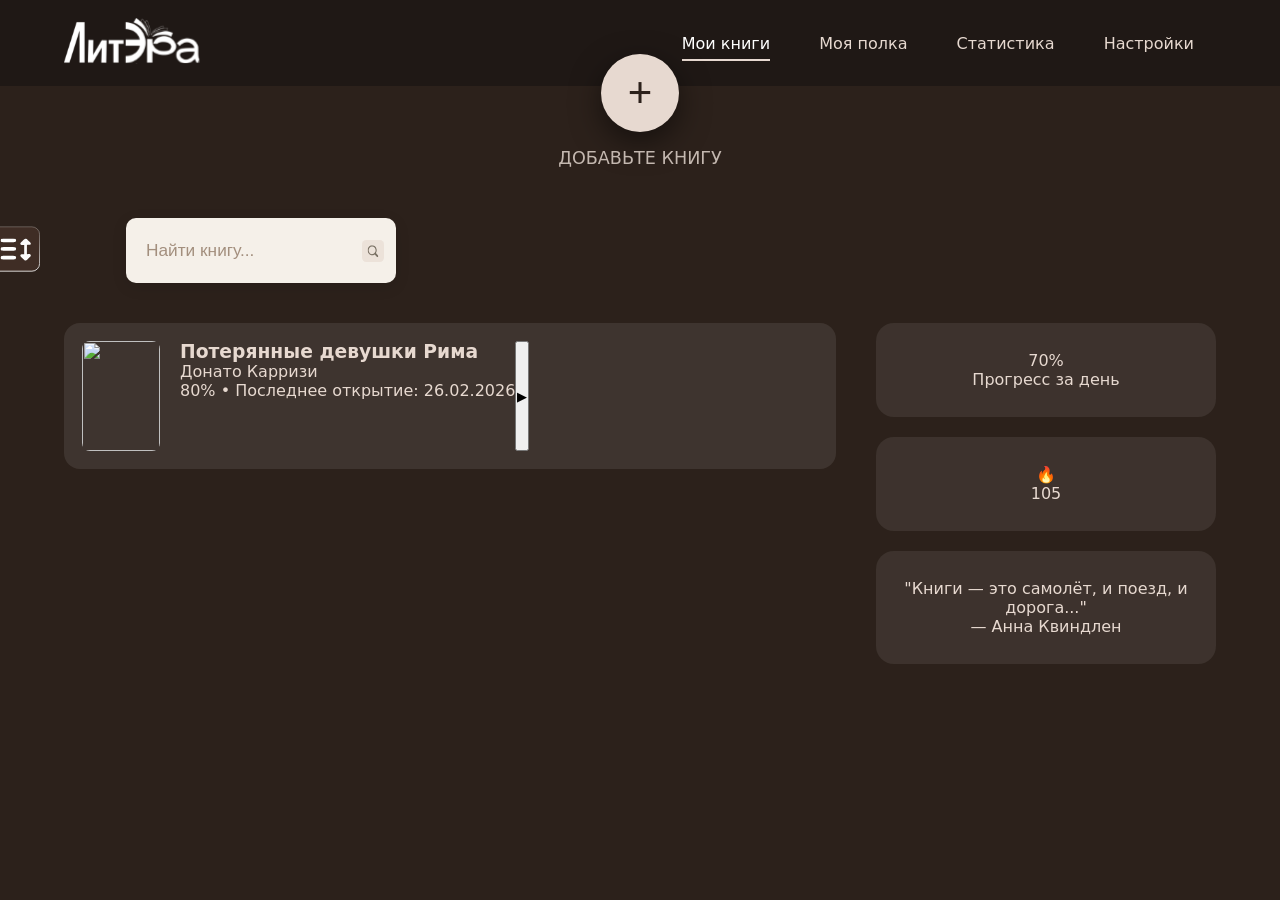
==== frontend/index.html @ 0c06b68d "new structure" ====
<!DOCTYPE html>
<html lang="ru">
<head>
    <meta charset="UTF-8">
    <meta name="viewport" content="width=device-width, initial-scale=1.0">
    <title>Мои книги • ЛитЭра</title>
    <link rel="stylesheet" href="css/dashboard.css">
</head>
<body class="dashboard-body">

    <!-- HEADER -->
    <header class="dashboard-header">
        <div class="logo"><img src="log_img/Logo.svg" alt="ЛитЭра"></div>

        <nav class="main-nav">
            <a href="#" class="active">Мои книги</a>
            <a href="#">Моя полка</a>
            <a href="#">Статистика</a>
            <a href="#">Настройки</a>
        </nav>
    </header>

    <!-- Центральная кнопка Добавить книгу -->
    <div class="add-book-wrapper">
        <button class="add-book-btn-big">+</button>
        <p class="add-text">ДОБАВЬТЕ КНИГУ</p>
    </div>

    <div class="main-content">
        <!-- Поиск -->
        <div class="search-container">
            <button class="filter-icon">
                <img src="log_img/filter_icon.svg" alt="Фильтры">
            </button>
            <div class="search-bar">
                <input type="text" placeholder="Найти книгу...">
                <img src="log_img/search_icon.svg" class="search-icon-img" alt="Поиск">
            </div>
        </div>

        <div class="dashboard-grid">
            <!-- Список книг -->
            <div class="books-section">
                <div class="book-card">
                    <img src="log_img/book1.jpg" class="book-cover" alt="">
                    <div class="book-info">
                        <h3>Потерянные девушки Рима</h3>
                        <p class="author">Донато Карризи</p>
                        <div class="progress-bar">
                            <div class="progress" style="width: 80%"></div>
                        </div>
                        <p class="progress-text">80% • Последнее открытие: 26.02.2026</p>
                    </div>
                    <button class="play-btn">▶</button>
                </div>
            </div>

            <!-- Sidebar -->
            <div class="sidebar">
                <div class="stat-card">
                    <div class="circle">70%</div>
                    <p>Прогресс за день</p>
                </div>
                <div class="stat-card flame">
                    <div class="flame-icon">🔥</div>
                    <div class="number">105</div>
                </div>
                <div class="quote-card">
                    <p>"Книги — это самолёт, и поезд, и дорога..."</p>
                    <p class="quote-author">— Анна Квиндлен</p>
                </div>
            </div>
        </div>
    </div>

</body>
</html>
---- frontend/css/dashboard.css ----
@font-face {
    font-family: "Inter";
    src: url("../fonts/Inter-VariableFont_opsz,wght.ttf");
}

@font-face {
    font-family: "Lora";
    src: url("../fonts/Lora.ttf");
}

* {
    margin: 0;
    padding: 0;
    box-sizing: border-box;
}

body.dashboard-body {
    background: #2C211B;
    color: #E7D9D0;
    font-family: "Inter", system-ui, sans-serif;
    min-height: 100vh;
}

/* HEADER */
.dashboard-header {
    display: flex;
    align-items: center;
    justify-content: space-between;
    background: #1F1815;
    padding: 18px 5%;
    position: relative;
    z-index: 10;
}

.logo img { height: 46px; }

.main-nav a {
    color: #E7D9D0;
    text-decoration: none;
    margin: 0 22px;
    font-weight: 500;
}

.main-nav a.active {
    color: white;
    position: relative;
}

.main-nav a.active::after {
    content: '';
    position: absolute;
    bottom: -8px;
    left: 0;
    width: 100%;
    height: 2px;
    background: #E7D9D0;
}

/* Центральная кнопка "+" */
.add-book-wrapper {
    position: relative;
    z-index: 10;
    text-align: center;
    margin-top: -32px;
}

.add-book-btn-big {
    width: 78px;
    height: 78px;
    background: #E7D9D0;
    color: #2C211B;
    border: none;
    border-radius: 50%;
    font-size: 42px;
    display: inline-flex;
    align-items: center;
    justify-content: center;
    box-shadow: 0 10px 30px rgba(0, 0, 0, 0.5);
    cursor: pointer;
    transition: 0.3s;
}

.add-book-btn-big:hover {
    transform: scale(1.08);
}

/* Основной контент */
.main-content {
    max-width: 1280px;
    margin: 0 auto;
    padding: 20px 5% 20px;
}

.add-text {
    font-size: 1.1rem;
    color: #C4B8B0;
    font-weight: 500;
    margin-top: 1rem;
}

/* ==================== SEARCH INPUT ==================== */
.search-container {
    max-width: 600px;
    margin: 30px 0 40px;
    display: flex;
}

.search-bar {
    background: #F5F0E9;
    border-radius: 10px;
    padding-left: 10px;
    display: flex;
    align-items: center;
    box-shadow: 0 4px 15px rgba(0, 0, 0, 0.1);
    transition: all 0.3s;
}

.search-bar:hover {
    box-shadow: 0 6px 20px rgba(0, 0, 0, 0.15);
}

.search-bar input {
    background: transparent;
    border: none;
    outline: none;
    flex: 1;
    font-size: 1.08rem;
    color: #6B5C4D;
    padding-left: 10px;
    font-family: "Inter", sans-serif;
}

.search-bar input::placeholder {
    color: #A38F7E;
}

.search-icon-img {
    width: 22px;
    height: 22px;
    margin-right: 12px;
    opacity: 0.6;
}

.filter-icon {
    background: none;
    border: none;
    cursor: pointer;
    padding: 6px;
    border-radius: 8px;
    transition: 0.3s;
    position: relative;
    right: 5rem;
}

.filter-icon:hover {
    background: rgba(107, 92, 77, 0.15);
}

.filter-icon img {
    width: 50px;
    height: 50px;
}

/* Grid */
.dashboard-grid {
    display: grid;
    grid-template-columns: 1fr 340px;
    gap: 40px;
}

.book-card {
    display: flex;
    background: rgba(255,255,255,0.085);
    border-radius: 16px;
    padding: 18px;
}

.book-cover {
    width: 78px;
    height: 110px;
    object-fit: cover;
    border-radius: 8px;
    margin-right: 20px;
}

/* Sidebar */
.sidebar {
    display: flex;
    flex-direction: column;
    gap: 20px;
}

.stat-card, .quote-card {
    background: rgba(255,255,255,0.08);
    border-radius: 18px;
    padding: 28px 20px;
    text-align: center;
}

/* Адаптив */
@media (max-width: 992px) {
    .dashboard-grid { grid-template-columns: 1fr; }
}
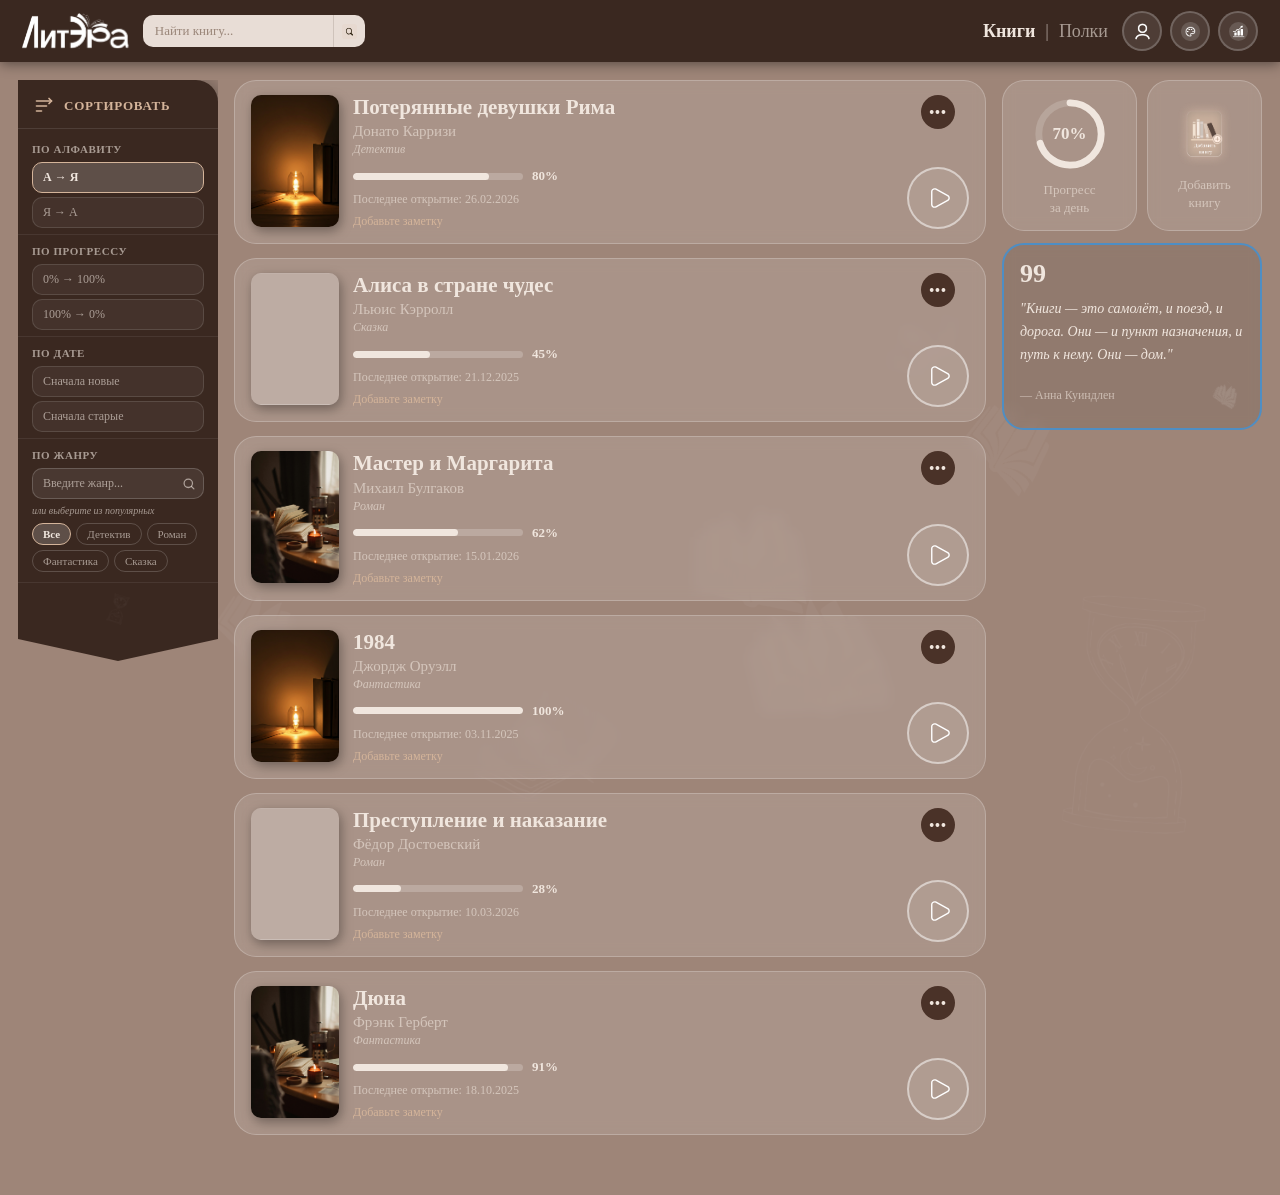
==== commit 5b333f67: "Oбновление мейн странички" ====
--- a/frontend/index.html
+++ b/frontend/index.html
@@ -1,77 +1,959 @@
-<!DOCTYPE html>
+﻿<!DOCTYPE html>
 <html lang="ru">
 <head>
-    <meta charset="UTF-8">
-    <meta name="viewport" content="width=device-width, initial-scale=1.0">
-    <title>Мои книги • ЛитЭра</title>
-    <link rel="stylesheet" href="css/dashboard.css">
+  <meta charset="UTF-8">
+  <meta name="viewport" content="width=device-width, initial-scale=1.0">
+  <title>ЛитЭра — Книжный трекер</title>
+  <link rel="stylesheet" href="css/dashboard.css">
+  <link rel="stylesheet" href="css/sort-drawer.css">
 </head>
-<body class="dashboard-body">
-
-    <!-- HEADER -->
-    <header class="dashboard-header">
-        <div class="logo"><img src="log_img/Logo.svg" alt="ЛитЭра"></div>
-
-        <nav class="main-nav">
-            <a href="#" class="active">Мои книги</a>
-            <a href="#">Моя полка</a>
-            <a href="#">Статистика</a>
-            <a href="#">Настройки</a>
-        </nav>
-    </header>
-
-    <!-- Центральная кнопка Добавить книгу -->
-    <div class="add-book-wrapper">
-        <button class="add-book-btn-big">+</button>
-        <p class="add-text">ДОБАВЬТЕ КНИГУ</p>
-    </div>
-
-    <div class="main-content">
-        <!-- Поиск -->
-        <div class="search-container">
-            <button class="filter-icon">
-                <img src="log_img/filter_icon.svg" alt="Фильтры">
+<body>
+
+<!-- ===== ФОНОВЫЕ СПРАЙТЫ ===== -->
+<div class="bg-sprites" aria-hidden="true">
+  <img src="log_img/book.svg"  class="sprite sprite--1" alt="">
+  <img src="log_img/book2.svg" class="sprite sprite--2" alt="">
+  <img src="log_img/book3.svg" class="sprite sprite--3" alt="">
+  <img src="log_img/book4.svg" class="sprite sprite--4" alt="">
+  <img src="log_img/book.svg"  class="sprite sprite--5" alt="">
+  <img src="log_img/book2.svg" class="sprite sprite--6" alt="">
+  <img src="log_img/book3.svg" class="sprite sprite--7" alt="">
+  <img src="log_img/book4.svg" class="sprite sprite--8" alt="">
+</div>
+
+<!-- ===== ШАПКА ===== -->
+<header class="site-header">
+  <div class="header-inner">
+    <a href="#" class="logo" aria-label="ЛитЭра — на главную">
+      <img src="log_img/Logo.svg" alt="ЛитЭра" class="logo__img">
+    </a>
+    <span class="header-title">Мои книги</span>
+    <form class="search-form" role="search" onsubmit="return false">
+      <label for="search-input" class="visually-hidden">Найти книгу</label>
+      <input id="search-input" class="search-form__input" type="search"
+             placeholder="Найти книгу..." autocomplete="off">
+      <button class="search-form__btn" type="submit" aria-label="Поиск">
+        <img src="log_img/search_icon.svg" alt="" aria-hidden="true">
+      </button>
+    </form>
+    <nav class="main-nav" aria-label="Основная навигация">
+      <a href="index.html" class="main-nav__link main-nav__link--active">Книги</a>
+      <span class="main-nav__sep">|</span>
+      <a href="shelves.html" class="main-nav__link">Полки</a>
+    </nav>
+    <!-- Иконки шапки с выпадающими панелями -->
+    <div class="header-actions">
+
+      <!-- Профиль -->
+      <div class="hdr-dropdown-wrap" id="wrap-profile">
+        <button class="icon-btn" id="btn-profile" aria-label="Профиль" aria-expanded="false" aria-haspopup="true">
+          <img src="log_img/user_icon.svg" alt="" aria-hidden="true">
+        </button>
+        <div class="hdr-dropdown hdr-dropdown--profile" id="dd-profile" role="dialog" aria-label="Цель для просмотра">
+          <p class="hdr-dropdown__title">Выберите цель для просмотра</p>
+          <div class="goal-grid">
+            <div class="goal-card">
+              <button class="goal-card__edit" aria-label="Редактировать страниц за день">✏</button>
+              <p class="goal-card__label">Страниц за день</p>
+              <p class="goal-card__value">452</p>
+              <div class="goal-card__bar"><div class="goal-card__bar-fill" style="width:75%"></div></div>
+            </div>
+            <div class="goal-card">
+              <button class="goal-card__edit" aria-label="Редактировать время чтения">✏</button>
+              <p class="goal-card__label">Время чтения</p>
+              <p class="goal-card__value">40 м</p>
+              <div class="goal-card__bar"><div class="goal-card__bar-fill" style="width:55%"></div></div>
+            </div>
+          </div>
+        </div>
+      </div>
+
+      <!-- Тема -->
+      <div class="hdr-dropdown-wrap" id="wrap-theme">
+        <button class="icon-btn" id="btn-theme" aria-label="Выбор темы" aria-expanded="false" aria-haspopup="true">
+          <img src="log_img/theam_icon.png" alt="" aria-hidden="true">
+        </button>
+        <div class="hdr-dropdown hdr-dropdown--theme" id="dd-theme" role="dialog" aria-label="Выбор темы">
+          <p class="hdr-dropdown__title">Выбор темы</p>
+          <div class="theme-grid">
+            <button class="theme-card" data-theme="dark" aria-label="Тёмная тема">
+              <div class="theme-card__preview theme-card__preview--dark">
+                <img src="log_img/book2.svg" alt="" aria-hidden="true">
+                <span class="theme-card__name">ЛитЭра</span>
+              </div>
             </button>
-            <div class="search-bar">
-                <input type="text" placeholder="Найти книгу...">
-                <img src="log_img/search_icon.svg" class="search-icon-img" alt="Поиск">
+            <button class="theme-card theme-card--active" data-theme="brown" aria-label="Коричневая тема (выбрана)">
+              <div class="theme-card__preview theme-card__preview--brown">
+                <img src="log_img/book2.svg" alt="" aria-hidden="true">
+                <span class="theme-card__name">ЛитЭра</span>
+              </div>
+              <span class="theme-card__check" aria-hidden="true">✓</span>
+            </button>
+          </div>
+        </div>
+      </div>
+
+      <!-- Статистика -->
+      <div class="hdr-dropdown-wrap" id="wrap-stats">
+        <button class="icon-btn" id="btn-stats" aria-label="Статистика" aria-expanded="false" aria-haspopup="true">
+          <img src="log_img/statics_icon.svg" alt="" aria-hidden="true">
+        </button>
+        <div class="hdr-dropdown hdr-dropdown--stats" id="dd-stats" role="dialog" aria-label="Активность">
+          <div class="stats-header">
+            <span class="stats-header__label">Активность</span>
+            <span class="stats-header__value">452 стр
+              <span class="stats-header__badge">+12%</span>
+            </span>
+            <div class="stats-tabs" role="group" aria-label="Период">
+              <button class="stats-tab stats-tab--active">7 дней</button>
+              <button class="stats-tab">Месяц</button>
+              <button class="stats-tab">Год</button>
             </div>
-        </div>
-
-        <div class="dashboard-grid">
-            <!-- Список книг -->
-            <div class="books-section">
-                <div class="book-card">
-                    <img src="log_img/book1.jpg" class="book-cover" alt="">
-                    <div class="book-info">
-                        <h3>Потерянные девушки Рима</h3>
-                        <p class="author">Донато Карризи</p>
-                        <div class="progress-bar">
-                            <div class="progress" style="width: 80%"></div>
-                        </div>
-                        <p class="progress-text">80% • Последнее открытие: 26.02.2026</p>
-                    </div>
-                    <button class="play-btn">▶</button>
-                </div>
+          </div>
+          <div class="stats-chart" aria-label="График активности">
+            <svg viewBox="0 0 480 140" class="stats-chart__svg" preserveAspectRatio="none">
+              <defs>
+                <linearGradient id="chartGrad" x1="0" y1="0" x2="0" y2="1">
+                  <stop offset="0%" stop-color="rgba(246,237,231,0.25)"/>
+                  <stop offset="100%" stop-color="rgba(246,237,231,0)"/>
+                </linearGradient>
+              </defs>
+              <path d="M0,120 C34,120 51,17 86,26 C120,34 137,95 171,86 C206,77 223,26 257,34 C292,43 309,95 343,86 C378,77 394,43 429,34 C454,27 467,17 480,9 L480,140 L0,140 Z" fill="url(#chartGrad)"/>
+              <path d="M0,120 C34,120 51,17 86,26 C120,34 137,95 171,86 C206,77 223,26 257,34 C292,43 309,95 343,86 C378,77 394,43 429,34 C454,27 467,17 480,9" fill="none" stroke="#f6ede7" stroke-width="2.5" stroke-linejoin="round"/>
+            </svg>
+            <div class="stats-chart__labels" aria-hidden="true">
+              <span>Пн</span><span>Вт</span><span>Ср</span><span>Чт</span>
+              <span>Пт</span><span>Сб</span><span>Вс</span>
             </div>
-
-            <!-- Sidebar -->
-            <div class="sidebar">
-                <div class="stat-card">
-                    <div class="circle">70%</div>
-                    <p>Прогресс за день</p>
-                </div>
-                <div class="stat-card flame">
-                    <div class="flame-icon">🔥</div>
-                    <div class="number">105</div>
-                </div>
-                <div class="quote-card">
-                    <p>"Книги — это самолёт, и поезд, и дорога..."</p>
-                    <p class="quote-author">— Анна Квиндлен</p>
-                </div>
-            </div>
-        </div>
-    </div>
-
+          </div>
+        </div>
+      </div>
+
+    </div><!-- /header-actions -->
+  </div><!-- /header-inner -->
+</header>
+
+<!-- ===== МОБИЛЬНЫЙ БЛОК: Продолжите чтение + суб-навигация ===== -->
+<div class="mobile-top-area">
+
+  <div class="mobile-continue" aria-label="Продолжите чтение">
+    <div class="mobile-continue__text">
+      <h2 class="mobile-continue__title">Продолжите чтение</h2>
+      <p class="mobile-continue__book">Потерянные девушки Рима</p>
+      <div class="mobile-continue__progress">
+        <div class="mobile-continue__bar">
+          <div class="mobile-continue__fill" style="width:80%"></div>
+        </div>
+        <span class="mobile-continue__pct">80%</span>
+      </div>
+    </div>
+    <div class="mobile-continue__cover-wrap">
+      <span class="mobile-continue__star" aria-hidden="true">⭐</span>
+      <img src="log_img/background_left_part.png" alt="Обложка" class="mobile-continue__cover">
+    </div>
+  </div>
+
+  <div class="mobile-subnav-wrap">
+    <div class="mobile-subnav">
+      <button class="mobile-subnav__sort" type="button" data-sort-trigger aria-label="Сортировка" aria-expanded="false">
+        <img src="log_img/filter_icon.svg" alt="" class="mobile-subnav__sort-icon" aria-hidden="true">
+      </button>
+      <div class="mobile-subnav__tabs">
+        <a href="index.html" class="mobile-subnav__tab mobile-subnav__tab--active">Книги</a>
+        <a href="shelves.html" class="mobile-subnav__tab">Полки</a>
+      </div>
+      <button class="mobile-subnav__more" id="mobile-more-btn" aria-label="Ещё">•••</button>
+    </div>
+    <div class="mobile-ctx-menu" id="mobile-ctx-menu" role="menu">
+      <button class="mobile-ctx-menu__item" id="mobile-ctx-shelf" role="menuitem"><span>✓</span> На полку</button>
+      <button class="mobile-ctx-menu__item mobile-ctx-menu__item--danger" id="mobile-ctx-delete" role="menuitem"><span>🗑</span> Удалить</button>
+      <button class="mobile-ctx-menu__item" id="mobile-ctx-cancel" role="menuitem"><span>✕</span> Отменить</button>
+    </div>
+  </div>
+
+</div>
+
+<!-- ===== ОСНОВНОЙ КОНТЕНТ ===== -->
+<main class="dashboard">
+
+  <!-- ПАНЕЛЬ СОРТИРОВКИ -->
+  <aside class="sort-panel" id="sort-panel" aria-label="Сортировка книг">
+
+    <div class="sort-panel__header">
+      <svg class="sort-panel__header-icon" viewBox="0 0 24 24" fill="none" aria-hidden="true">
+        <line x1="3" y1="6"  x2="21" y2="6"  stroke="currentColor" stroke-width="2" stroke-linecap="round"/>
+        <line x1="3" y1="12" x2="15" y2="12" stroke="currentColor" stroke-width="2" stroke-linecap="round"/>
+        <line x1="3" y1="18" x2="9"  y2="18" stroke="currentColor" stroke-width="2" stroke-linecap="round"/>
+        <polyline points="18 9 21 6 18 3" stroke="currentColor" stroke-width="2" stroke-linecap="round" stroke-linejoin="round" fill="none"/>
+      </svg>
+      <span class="sort-panel__header-text">Сортировать</span>
+    </div>
+
+    <!-- Алфавит -->
+    <div class="sort-group">
+      <p class="sort-group__label">По алфавиту</p>
+      <div class="sort-group__btns">
+        <button class="sort-pair-btn sort-pair-btn--active" data-sort="alpha" data-dir="asc">А → Я</button>
+        <button class="sort-pair-btn" data-sort="alpha" data-dir="desc">Я → А</button>
+      </div>
+    </div>
+
+    <!-- Прогресс -->
+    <div class="sort-group">
+      <p class="sort-group__label">По прогрессу</p>
+      <div class="sort-group__btns">
+        <button class="sort-pair-btn" data-sort="progress" data-dir="asc">0% → 100%</button>
+        <button class="sort-pair-btn" data-sort="progress" data-dir="desc">100% → 0%</button>
+      </div>
+    </div>
+
+    <!-- Дата -->
+    <div class="sort-group">
+      <p class="sort-group__label">По дате</p>
+      <div class="sort-group__btns">
+        <button class="sort-pair-btn" data-sort="date" data-dir="desc">Сначала новые</button>
+        <button class="sort-pair-btn" data-sort="date" data-dir="asc">Сначала старые</button>
+      </div>
+    </div>
+
+    <!-- Жанр -->
+    <div class="sort-group sort-group--genre">
+      <p class="sort-group__label">По жанру</p>
+      <div class="sort-genre__input-wrap">
+        <input
+          type="text"
+          id="genre-search"
+          class="sort-genre__input"
+          placeholder="Введите жанр..."
+          autocomplete="off"
+          aria-label="Фильтр по жанру"
+        >
+        <svg class="sort-genre__input-icon" viewBox="0 0 20 20" fill="none" aria-hidden="true">
+          <circle cx="9" cy="9" r="6" stroke="currentColor" stroke-width="1.8"/>
+          <line x1="13.5" y1="13.5" x2="17" y2="17" stroke="currentColor" stroke-width="1.8" stroke-linecap="round"/>
+        </svg>
+      </div>
+      <p class="sort-genre__hint">или выберите из популярных</p>
+      <div class="sort-genre__chips" id="genre-chips">
+        <button class="genre-chip genre-chip--active" data-genre-filter="all">Все</button>
+        <button class="genre-chip" data-genre-filter="Детектив">Детектив</button>
+        <button class="genre-chip" data-genre-filter="Роман">Роман</button>
+        <button class="genre-chip" data-genre-filter="Фантастика">Фантастика</button>
+        <button class="genre-chip" data-genre-filter="Сказка">Сказка</button>
+      </div>
+    </div>
+
+    <!-- Декоративная иконка книги внизу -->
+    <div class="sort-panel__deco" aria-hidden="true">
+      <img src="log_img/book.svg" alt="">
+    </div>
+
+  </aside>
+
+  <!-- СПИСОК КНИГ -->
+  <section class="book-list" id="book-list" aria-label="Текущие книги">
+
+    <!-- Карточка 1 -->
+    <article class="book-card"
+      data-title="Потерянные девушки Рима"
+      data-author="Донато Карризи"
+      data-genre="Детектив"
+      data-progress="80"
+      data-date="2026-02-26"
+      data-page="400"
+      data-total="1567"
+      data-minutes="20">
+      <div class="book-card__check-circle" aria-hidden="true"><span>✓</span></div>
+      <img src="log_img/background_left_part.png" alt="Обложка «Потерянные девушки Рима»" class="book-card__cover">
+      <div class="book-card__info">
+        <h2 class="book-card__title">Потерянные девушки Рима</h2>
+        <p class="book-card__author">Донато Карризи</p>
+        <p class="book-card__genre">Детектив</p>
+        <div class="reading-progress" aria-label="Прогресс 80%">
+          <div class="reading-progress__bar" role="progressbar" aria-valuenow="80" aria-valuemin="0" aria-valuemax="100">
+            <div class="reading-progress__fill" style="width:80%"></div>
+          </div>
+          <span class="reading-progress__label">80%</span>
+        </div>
+        <p class="book-card__date">Последнее открытие: 26.02.2026</p>
+        <a href="#" class="book-card__note-link">Добавьте заметку</a>
+      </div>
+      <div class="book-card__actions">
+        <div class="more-wrap">
+          <button class="more-btn" aria-label="Дополнительные действия" aria-haspopup="true">•••</button>
+          <div class="ctx-menu" role="menu" aria-label="Действия с книгой">
+            <button class="ctx-menu__item ctx-action-edit" role="menuitem"><span class="ctx-menu__icon">✏</span> Изменить</button>
+            <div class="ctx-menu__sep"></div>
+            <button class="ctx-menu__item ctx-action-shelf" role="menuitem"><span class="ctx-menu__icon">✓</span> На полку</button>
+            <div class="ctx-menu__sep"></div>
+            <button class="ctx-menu__item ctx-menu__item--danger ctx-action-delete" role="menuitem"><span class="ctx-menu__icon">🗑</span> Удалить</button>
+          </div>
+        </div>
+        <button class="play-btn" aria-label="Продолжить чтение">
+          <img src="log_img/play-svgrepo-com.svg" alt="" aria-hidden="true">
+        </button>
+      </div>
+    </article>
+
+    <!-- Карточка 2 -->
+    <article class="book-card"
+      data-title="Алиса в стране чудес"
+      data-author="Льюис Кэрролл"
+      data-genre="Сказка"
+      data-progress="45"
+      data-date="2025-12-21">
+      <div class="book-card__check-circle" aria-hidden="true"><span>✓</span></div>
+      <img src="log_img/autorization_mask.png" alt="Обложка «Алиса в стране чудес»" class="book-card__cover">
+      <div class="book-card__info">
+        <h2 class="book-card__title">Алиса в стране чудес</h2>
+        <p class="book-card__author">Льюис Кэрролл</p>
+        <p class="book-card__genre">Сказка</p>
+        <div class="reading-progress" aria-label="Прогресс 45%">
+          <div class="reading-progress__bar" role="progressbar" aria-valuenow="45" aria-valuemin="0" aria-valuemax="100">
+            <div class="reading-progress__fill" style="width:45%"></div>
+          </div>
+          <span class="reading-progress__label">45%</span>
+        </div>
+        <p class="book-card__date">Последнее открытие: 21.12.2025</p>
+        <a href="#" class="book-card__note-link">Добавьте заметку</a>
+      </div>
+      <div class="book-card__actions">
+        <div class="more-wrap">
+          <button class="more-btn" aria-label="Дополнительные действия" aria-haspopup="true">•••</button>
+          <div class="ctx-menu" role="menu" aria-label="Действия с книгой">
+            <button class="ctx-menu__item ctx-action-edit" role="menuitem"><span class="ctx-menu__icon">✏</span> Изменить</button>
+            <div class="ctx-menu__sep"></div>
+            <button class="ctx-menu__item ctx-action-shelf" role="menuitem"><span class="ctx-menu__icon">✓</span> На полку</button>
+            <div class="ctx-menu__sep"></div>
+            <button class="ctx-menu__item ctx-menu__item--danger ctx-action-delete" role="menuitem"><span class="ctx-menu__icon">🗑</span> Удалить</button>
+          </div>
+        </div>
+        <button class="play-btn" aria-label="Продолжить чтение">
+          <img src="log_img/play-svgrepo-com.svg" alt="" aria-hidden="true">
+        </button>
+      </div>
+    </article>
+
+    <!-- Карточка 3 -->
+    <article class="book-card"
+      data-title="Мастер и Маргарита"
+      data-author="Михаил Булгаков"
+      data-genre="Роман"
+      data-progress="62"
+      data-date="2026-01-15">
+      <div class="book-card__check-circle" aria-hidden="true"><span>✓</span></div>
+      <img src="log_img/mykhaylo-kopyt-VGAQ5Vy35hk-unsplash.png" alt="Обложка «Мастер и Маргарита»" class="book-card__cover">
+      <div class="book-card__info">
+        <h2 class="book-card__title">Мастер и Маргарита</h2>
+        <p class="book-card__author">Михаил Булгаков</p>
+        <p class="book-card__genre">Роман</p>
+        <div class="reading-progress" aria-label="Прогресс 62%">
+          <div class="reading-progress__bar" role="progressbar" aria-valuenow="62" aria-valuemin="0" aria-valuemax="100">
+            <div class="reading-progress__fill" style="width:62%"></div>
+          </div>
+          <span class="reading-progress__label">62%</span>
+        </div>
+        <p class="book-card__date">Последнее открытие: 15.01.2026</p>
+        <a href="#" class="book-card__note-link">Добавьте заметку</a>
+      </div>
+      <div class="book-card__actions">
+        <div class="more-wrap">
+          <button class="more-btn" aria-label="Дополнительные действия" aria-haspopup="true">•••</button>
+          <div class="ctx-menu" role="menu" aria-label="Действия с книгой">
+            <button class="ctx-menu__item ctx-action-edit" role="menuitem"><span class="ctx-menu__icon">✏</span> Изменить</button>
+            <div class="ctx-menu__sep"></div>
+            <button class="ctx-menu__item ctx-action-shelf" role="menuitem"><span class="ctx-menu__icon">✓</span> На полку</button>
+            <div class="ctx-menu__sep"></div>
+            <button class="ctx-menu__item ctx-menu__item--danger ctx-action-delete" role="menuitem"><span class="ctx-menu__icon">🗑</span> Удалить</button>
+          </div>
+        </div>
+        <button class="play-btn" aria-label="Продолжить чтение">
+          <img src="log_img/play-svgrepo-com.svg" alt="" aria-hidden="true">
+        </button>
+      </div>
+    </article>
+
+    <!-- Карточка 4 -->
+    <article class="book-card"
+      data-title="1984"
+      data-author="Джордж Оруэлл"
+      data-genre="Фантастика"
+      data-progress="100"
+      data-date="2025-11-03">
+      <div class="book-card__check-circle" aria-hidden="true"><span>✓</span></div>
+      <img src="log_img/background_left_part.png" alt="Обложка «1984»" class="book-card__cover">
+      <div class="book-card__info">
+        <h2 class="book-card__title">1984</h2>
+        <p class="book-card__author">Джордж Оруэлл</p>
+        <p class="book-card__genre">Фантастика</p>
+        <div class="reading-progress" aria-label="Прогресс 100%">
+          <div class="reading-progress__bar" role="progressbar" aria-valuenow="100" aria-valuemin="0" aria-valuemax="100">
+            <div class="reading-progress__fill" style="width:100%"></div>
+          </div>
+          <span class="reading-progress__label">100%</span>
+        </div>
+        <p class="book-card__date">Последнее открытие: 03.11.2025</p>
+        <a href="#" class="book-card__note-link">Добавьте заметку</a>
+      </div>
+      <div class="book-card__actions">
+        <div class="more-wrap">
+          <button class="more-btn" aria-label="Дополнительные действия" aria-haspopup="true">•••</button>
+          <div class="ctx-menu" role="menu" aria-label="Действия с книгой">
+            <button class="ctx-menu__item ctx-action-edit" role="menuitem"><span class="ctx-menu__icon">✏</span> Изменить</button>
+            <div class="ctx-menu__sep"></div>
+            <button class="ctx-menu__item ctx-action-shelf" role="menuitem"><span class="ctx-menu__icon">✓</span> На полку</button>
+            <div class="ctx-menu__sep"></div>
+            <button class="ctx-menu__item ctx-menu__item--danger ctx-action-delete" role="menuitem"><span class="ctx-menu__icon">🗑</span> Удалить</button>
+          </div>
+        </div>
+        <button class="play-btn" aria-label="Продолжить чтение">
+          <img src="log_img/play-svgrepo-com.svg" alt="" aria-hidden="true">
+        </button>
+      </div>
+    </article>
+
+    <!-- Карточка 5 -->
+    <article class="book-card"
+      data-title="Преступление и наказание"
+      data-author="Фёдор Достоевский"
+      data-genre="Роман"
+      data-progress="28"
+      data-date="2026-03-10">
+      <div class="book-card__check-circle" aria-hidden="true"><span>✓</span></div>
+      <img src="log_img/autorization_mask.png" alt="Обложка «Преступление и наказание»" class="book-card__cover">
+      <div class="book-card__info">
+        <h2 class="book-card__title">Преступление и наказание</h2>
+        <p class="book-card__author">Фёдор Достоевский</p>
+        <p class="book-card__genre">Роман</p>
+        <div class="reading-progress" aria-label="Прогресс 28%">
+          <div class="reading-progress__bar" role="progressbar" aria-valuenow="28" aria-valuemin="0" aria-valuemax="100">
+            <div class="reading-progress__fill" style="width:28%"></div>
+          </div>
+          <span class="reading-progress__label">28%</span>
+        </div>
+        <p class="book-card__date">Последнее открытие: 10.03.2026</p>
+        <a href="#" class="book-card__note-link">Добавьте заметку</a>
+      </div>
+      <div class="book-card__actions">
+        <div class="more-wrap">
+          <button class="more-btn" aria-label="Дополнительные действия" aria-haspopup="true">•••</button>
+          <div class="ctx-menu" role="menu" aria-label="Действия с книгой">
+            <button class="ctx-menu__item ctx-action-edit" role="menuitem"><span class="ctx-menu__icon">✏</span> Изменить</button>
+            <div class="ctx-menu__sep"></div>
+            <button class="ctx-menu__item ctx-action-shelf" role="menuitem"><span class="ctx-menu__icon">✓</span> На полку</button>
+            <div class="ctx-menu__sep"></div>
+            <button class="ctx-menu__item ctx-menu__item--danger ctx-action-delete" role="menuitem"><span class="ctx-menu__icon">🗑</span> Удалить</button>
+          </div>
+        </div>
+        <button class="play-btn" aria-label="Продолжить чтение">
+          <img src="log_img/play-svgrepo-com.svg" alt="" aria-hidden="true">
+        </button>
+      </div>
+    </article>
+
+    <!-- Карточка 6 -->
+    <article class="book-card"
+      data-title="Дюна"
+      data-author="Фрэнк Герберт"
+      data-genre="Фантастика"
+      data-progress="91"
+      data-date="2025-10-18">
+      <div class="book-card__check-circle" aria-hidden="true"><span>✓</span></div>
+      <img src="log_img/mykhaylo-kopyt-VGAQ5Vy35hk-unsplash.png" alt="Обложка «Дюна»" class="book-card__cover">
+      <div class="book-card__info">
+        <h2 class="book-card__title">Дюна</h2>
+        <p class="book-card__author">Фрэнк Герберт</p>
+        <p class="book-card__genre">Фантастика</p>
+        <div class="reading-progress" aria-label="Прогресс 91%">
+          <div class="reading-progress__bar" role="progressbar" aria-valuenow="91" aria-valuemin="0" aria-valuemax="100">
+            <div class="reading-progress__fill" style="width:91%"></div>
+          </div>
+          <span class="reading-progress__label">91%</span>
+        </div>
+        <p class="book-card__date">Последнее открытие: 18.10.2025</p>
+        <a href="#" class="book-card__note-link">Добавьте заметку</a>
+      </div>
+      <div class="book-card__actions">
+        <div class="more-wrap">
+          <button class="more-btn" aria-label="Дополнительные действия" aria-haspopup="true">•••</button>
+          <div class="ctx-menu" role="menu" aria-label="Действия с книгой">
+            <button class="ctx-menu__item ctx-action-edit" role="menuitem"><span class="ctx-menu__icon">✏</span> Изменить</button>
+            <div class="ctx-menu__sep"></div>
+            <button class="ctx-menu__item ctx-action-shelf" role="menuitem"><span class="ctx-menu__icon">✓</span> На полку</button>
+            <div class="ctx-menu__sep"></div>
+            <button class="ctx-menu__item ctx-menu__item--danger ctx-action-delete" role="menuitem"><span class="ctx-menu__icon">🗑</span> Удалить</button>
+          </div>
+        </div>
+        <button class="play-btn" aria-label="Продолжить чтение">
+          <img src="log_img/play-svgrepo-com.svg" alt="" aria-hidden="true">
+        </button>
+      </div>
+    </article>
+
+  </section>
+
+  <!-- ПРАВАЯ ПАНЕЛЬ -->
+  <aside class="right-panel" aria-label="Виджеты">
+    <div class="widgets-row">
+
+      <!-- Прогресс за день -->
+      <div class="widget widget--progress" aria-label="Прогресс чтения за день">
+        <div class="day-progress__ring">
+          <svg viewBox="0 0 80 80" class="day-progress__svg" aria-hidden="true">
+            <circle class="day-progress__track" cx="40" cy="40" r="32"/>
+            <circle class="day-progress__fill-ring" cx="40" cy="40" r="32"
+              stroke-dasharray="201" stroke-dashoffset="60"/>
+          </svg>
+          <span class="day-progress__value">70%</span>
+        </div>
+        <p class="widget__label">Прогресс<br>за день</p>
+      </div>
+
+      <!-- Добавить книгу -->
+      <button class="widget widget--add-book" id="btn-add-book" aria-label="Добавить книгу в библиотеку">
+        <div class="widget--add-book__inner">
+          <img src="log_img/add_book_button.png" alt="" aria-hidden="true" class="widget--add-book__img">
+          <span class="widget__label">Добавить<br>книгу</span>
+        </div>
+      </button>
+
+    </div>
+
+    <!-- Цитата -->
+    <blockquote class="quote-card">
+      <span class="quote-card__mark" aria-hidden="true">99</span>
+      <p class="quote-card__text">
+        "Книги — это самолёт, и поезд, и дорога. Они — и пункт назначения, и путь к нему. Они — дом."
+      </p>
+      <footer class="quote-card__footer">
+        <cite class="quote-card__author">— Анна Куиндлен</cite>
+        <img src="log_img/book2.svg" alt="" class="quote-card__deco" aria-hidden="true">
+      </footer>
+    </blockquote>
+  </aside>
+
+</main>
+
+<!-- ===== TOAST ===== -->
+<div class="toast" id="toast" aria-live="polite" aria-atomic="true"></div>
+
+<!-- ============================================================
+     МОДАЛЬНОЕ ОКНО: Добавить книгу
+     ============================================================ -->
+<div class="modal-overlay" id="modal-add-book" role="dialog" aria-modal="true"
+     aria-labelledby="modal-add-book-title">
+  <div class="modal modal--add-book">
+    <button class="modal__close modal__close--outside" data-close="modal-add-book" aria-label="Закрыть">✕</button>
+    <div class="add-book__top">
+      <div class="add-book__file-zone" id="add-book-drop" role="button" tabindex="0"
+           aria-label="Выбрать файл книги">
+        <input type="file" id="add-book-file" accept=".fb2,.epub,.pdf"
+               class="visually-hidden" aria-label="Файл книги">
+        <svg class="add-book__file-icon" viewBox="0 0 90 110" fill="none"
+             xmlns="http://www.w3.org/2000/svg" aria-hidden="true">
+          <path d="M10 10 H60 L80 30 V100 Q80 105 75 105 H15 Q10 105 10 100 Z"
+                stroke="white" stroke-width="4" fill="none"/>
+          <path d="M60 10 L60 30 L80 30" stroke="white" stroke-width="4" fill="none"/>
+          <line x1="45" y1="55" x2="45" y2="85" stroke="white" stroke-width="5" stroke-linecap="round"/>
+          <line x1="30" y1="70" x2="60" y2="70" stroke="white" stroke-width="5" stroke-linecap="round"/>
+        </svg>
+      </div>
+      <div class="add-book__fields">
+        <h2 class="add-book__heading" id="modal-add-book-title">Выберите файл с книгой</h2>
+        <p class="add-book__formats">доступные форматы: fb2, epub, pdf</p>
+        <h3 class="add-book__subheading">Добавьте заметки к книге</h3>
+        <textarea class="add-book__textarea" placeholder="Введите текст..."
+                  rows="3" aria-label="Заметки к книге"></textarea>
+      </div>
+    </div>
+    <div class="add-book__genres">
+      <p class="add-book__genres-label">Выберите жанр:</p>
+      <div class="add-book__genres-grid" role="group" aria-label="Жанры">
+        <button class="genre-tag" data-genre="Детектив">Детектив</button>
+        <button class="genre-tag" data-genre="Триллер">Триллер</button>
+        <button class="genre-tag" data-genre="Приключения">Приключения</button>
+        <button class="genre-tag" data-genre="Биография">Биография</button>
+        <button class="genre-tag" data-genre="Поэзия">Поэзия</button>
+        <button class="genre-tag" data-genre="Роман">Роман</button>
+        <button class="genre-tag" data-genre="Фэнтези">Фэнтези</button>
+        <button class="genre-tag" data-genre="Классика">Классика</button>
+        <button class="genre-tag" data-genre="История">История</button>
+        <button class="genre-tag" data-genre="Наука">Наука</button>
+        <button class="genre-tag" data-genre="Сказка">Сказка</button>
+        <button class="genre-tag" data-genre="Фантастика">Фантастика</button>
+        <button class="genre-tag" data-genre="Психология">Психология</button>
+        <button class="genre-tag" data-genre="Саморазвитие">Саморазвитие</button>
+        <button class="genre-tag" data-genre="Другой">Другой</button>
+      </div>
+    </div>
+    <div class="add-book__footer">
+      <button class="add-book__submit" type="button">Добавить книгу</button>
+    </div>
+  </div>
+</div>
+
+
+<script>
+/* ============================================================
+   HEADER DROPDOWNS
+   ============================================================ */
+const ddWraps = document.querySelectorAll('.hdr-dropdown-wrap');
+
+function openDropdown(wrap) {
+  ddWraps.forEach(w => { if (w !== wrap) closeDropdown(w); });
+  wrap.classList.add('hdr-dropdown-wrap--open');
+  const btn = wrap.querySelector('.icon-btn');
+  if (btn) btn.setAttribute('aria-expanded', 'true');
+}
+function closeDropdown(wrap) {
+  wrap.classList.remove('hdr-dropdown-wrap--open');
+  const btn = wrap.querySelector('.icon-btn');
+  if (btn) btn.setAttribute('aria-expanded', 'false');
+}
+function toggleDropdown(wrap) {
+  wrap.classList.contains('hdr-dropdown-wrap--open') ? closeDropdown(wrap) : openDropdown(wrap);
+}
+
+ddWraps.forEach(wrap => {
+  const btn = wrap.querySelector('.icon-btn');
+  btn.addEventListener('click', e => { e.stopPropagation(); toggleDropdown(wrap); });
+
+  // hover open
+  wrap.addEventListener('mouseenter', () => openDropdown(wrap));
+  wrap.addEventListener('mouseleave', () => closeDropdown(wrap));
+});
+
+document.addEventListener('click', () => ddWraps.forEach(closeDropdown));
+document.addEventListener('keydown', e => {
+  if (e.key === 'Escape') ddWraps.forEach(closeDropdown);
+});
+
+/* ============================================================
+   STATS TABS (inside dropdown)
+   ============================================================ */
+document.querySelectorAll('.stats-tab').forEach(tab => {
+  tab.addEventListener('click', () => {
+    tab.closest('.stats-tabs').querySelectorAll('.stats-tab')
+       .forEach(t => t.classList.remove('stats-tab--active'));
+    tab.classList.add('stats-tab--active');
+  });
+});
+
+/* ============================================================
+   THEME CARDS (inside dropdown)
+   ============================================================ */
+document.querySelectorAll('.theme-card').forEach(card => {
+  card.addEventListener('click', () => {
+    document.querySelectorAll('.theme-card').forEach(c => {
+      c.classList.remove('theme-card--active');
+      const chk = c.querySelector('.theme-card__check');
+      if (chk) chk.remove();
+    });
+    card.classList.add('theme-card--active');
+    if (!card.querySelector('.theme-card__check')) {
+      const chk = document.createElement('span');
+      chk.className = 'theme-card__check';
+      chk.setAttribute('aria-hidden', 'true');
+      chk.textContent = '✓';
+      card.appendChild(chk);
+    }
+  });
+});
+
+/* ============================================================
+   SORT PANEL — новая логика
+   ============================================================ */
+function getCards() {
+  return Array.from(document.querySelectorAll('#book-list .book-card:not([style*="display: none"])'));
+}
+function getAllCards() {
+  return Array.from(document.querySelectorAll('#book-list .book-card'));
+}
+function reorderCards(sorted) {
+  const list = document.getElementById('book-list');
+  sorted.forEach(card => list.appendChild(card));
+}
+
+// Парные кнопки сортировки
+document.querySelectorAll('.sort-pair-btn').forEach(btn => {
+  btn.addEventListener('click', () => {
+    const type = btn.dataset.sort;
+    const dir  = btn.dataset.dir;
+
+    // Снять активность со всех кнопок того же типа
+    document.querySelectorAll(`.sort-pair-btn[data-sort="${type}"]`)
+      .forEach(b => b.classList.remove('sort-pair-btn--active'));
+    btn.classList.add('sort-pair-btn--active');
+
+    // Показать все карточки (сброс фильтра жанра)
+    getAllCards().forEach(c => c.style.display = '');
+
+    const cards = getAllCards();
+    let sorted;
+    if (type === 'alpha') {
+      sorted = cards.sort((a, b) => {
+        const ta = a.dataset.title.toLowerCase();
+        const tb = b.dataset.title.toLowerCase();
+        return dir === 'asc' ? ta.localeCompare(tb, 'ru') : tb.localeCompare(ta, 'ru');
+      });
+    } else if (type === 'progress') {
+      sorted = cards.sort((a, b) => {
+        const pa = parseInt(a.dataset.progress, 10);
+        const pb = parseInt(b.dataset.progress, 10);
+        return dir === 'asc' ? pa - pb : pb - pa;
+      });
+    } else if (type === 'date') {
+      sorted = cards.sort((a, b) => {
+        const da = new Date(a.dataset.date);
+        const db = new Date(b.dataset.date);
+        return dir === 'asc' ? da - db : db - da;
+      });
+    }
+    if (sorted) reorderCards(sorted);
+  });
+});
+
+// Жанр — поле ввода
+const genreSearchInput = document.getElementById('genre-search');
+if (genreSearchInput) {
+  genreSearchInput.addEventListener('input', () => {
+    const val = genreSearchInput.value.trim().toLowerCase();
+    // Снять активность с чипов
+    document.querySelectorAll('.genre-chip').forEach(c => c.classList.remove('genre-chip--active'));
+    getAllCards().forEach(card => {
+      if (!val || card.dataset.genre.toLowerCase().includes(val)) {
+        card.style.display = '';
+      } else {
+        card.style.display = 'none';
+      }
+    });
+  });
+}
+
+// Жанр — чипы
+document.querySelectorAll('.genre-chip').forEach(chip => {
+  chip.addEventListener('click', () => {
+    document.querySelectorAll('.genre-chip').forEach(c => c.classList.remove('genre-chip--active'));
+    chip.classList.add('genre-chip--active');
+    const filter = chip.dataset.genreFilter;
+    if (genreSearchInput) genreSearchInput.value = '';
+    getAllCards().forEach(card => {
+      card.style.display = (filter === 'all' || card.dataset.genre === filter) ? '' : 'none';
+    });
+  });
+});
+
+/* ============================================================
+   CONTEXT MENU (•••) — позиционирование относительно карточки
+   ============================================================ */
+function closeAllCtxMenus() {
+  document.querySelectorAll('.ctx-menu--open').forEach(m => m.classList.remove('ctx-menu--open'));
+}
+
+document.querySelectorAll('.more-btn').forEach(btn => {
+  btn.addEventListener('click', e => {
+    e.stopPropagation();
+    const menu = btn.closest('.more-wrap').querySelector('.ctx-menu');
+    const isOpen = menu.classList.contains('ctx-menu--open');
+    closeAllCtxMenus();
+    if (!isOpen) menu.classList.add('ctx-menu--open');
+  });
+});
+
+document.addEventListener('click', closeAllCtxMenus);
+document.addEventListener('keydown', e => { if (e.key === 'Escape') closeAllCtxMenus(); });
+
+// Делегирование событий для кнопок меню
+document.getElementById('book-list').addEventListener('click', e => {
+  const editBtn   = e.target.closest('.ctx-action-edit');
+  const shelfBtn  = e.target.closest('.ctx-action-shelf');
+  const deleteBtn = e.target.closest('.ctx-action-delete');
+
+  if (editBtn) {
+    e.stopPropagation();
+    closeAllCtxMenus();
+    // заглушка
+  }
+  if (shelfBtn) {
+    e.stopPropagation();
+    showToast('Книга добавлена на полку');
+    closeAllCtxMenus();
+  }
+  if (deleteBtn) {
+    e.stopPropagation();
+    const card = deleteBtn.closest('.book-card');
+    if (card) {
+      card.classList.add('book-card--removing');
+      card.addEventListener('transitionend', () => card.remove(), { once: true });
+    }
+    closeAllCtxMenus();
+  }
+});
+
+/* ============================================================
+   TOAST
+   ============================================================ */
+function showToast(msg) {
+  const toast = document.getElementById('toast');
+  toast.textContent = msg;
+  toast.classList.add('toast--visible');
+  setTimeout(() => toast.classList.remove('toast--visible'), 2800);
+}
+
+/* ============================================================
+   MODAL: Добавить книгу
+   ============================================================ */
+function openModal(id) {
+  document.getElementById(id).classList.add('modal-overlay--visible');
+  document.body.style.overflow = 'hidden';
+}
+function closeModal(id) {
+  document.getElementById(id).classList.remove('modal-overlay--visible');
+  document.body.style.overflow = '';
+}
+
+document.getElementById('btn-add-book').addEventListener('click', () => openModal('modal-add-book'));
+
+document.querySelectorAll('[data-close]').forEach(btn => {
+  btn.addEventListener('click', () => closeModal(btn.dataset.close));
+});
+document.querySelectorAll('.modal-overlay').forEach(overlay => {
+  overlay.addEventListener('click', e => { if (e.target === overlay) closeModal(overlay.id); });
+});
+document.addEventListener('keydown', e => {
+  if (e.key === 'Escape') {
+    document.querySelectorAll('.modal-overlay--visible').forEach(m => closeModal(m.id));
+  }
+});
+
+// Жанры в модале
+document.querySelectorAll('.genre-tag').forEach(tag => {
+  tag.addEventListener('click', () => {
+    document.querySelectorAll('.genre-tag').forEach(t => t.classList.remove('genre-tag--active'));
+    tag.classList.add('genre-tag--active');
+  });
+});
+
+// Drag-and-drop зона файла
+const dropZone = document.getElementById('add-book-drop');
+const fileInput = document.getElementById('add-book-file');
+if (dropZone && fileInput) {
+  dropZone.addEventListener('click', () => fileInput.click());
+  dropZone.addEventListener('keydown', e => { if (e.key === 'Enter' || e.key === ' ') fileInput.click(); });
+  dropZone.addEventListener('dragover', e => { e.preventDefault(); dropZone.classList.add('add-book__file-zone--drag'); });
+  dropZone.addEventListener('dragleave', () => dropZone.classList.remove('add-book__file-zone--drag'));
+  dropZone.addEventListener('drop', e => {
+    e.preventDefault();
+    dropZone.classList.remove('add-book__file-zone--drag');
+    const file = e.dataTransfer.files[0];
+    if (file) showFileName(file.name);
+  });
+  fileInput.addEventListener('change', () => { if (fileInput.files[0]) showFileName(fileInput.files[0].name); });
+  function showFileName(name) {
+    let label = dropZone.querySelector('.add-book__file-name');
+    if (!label) { label = document.createElement('p'); label.className = 'add-book__file-name'; dropZone.appendChild(label); }
+    label.textContent = name;
+  }
+}
+
+const submitBtn = document.querySelector('.add-book__submit');
+if (submitBtn) {
+  submitBtn.addEventListener('click', () => {
+    const genre = document.querySelector('.genre-tag--active')?.dataset.genre || '';
+    const note  = document.querySelector('.add-book__textarea')?.value || '';
+    const file  = fileInput?.files[0]?.name || '';
+    if (!file) { alert('Пожалуйста, выберите файл книги'); return; }
+    alert(`Книга добавлена!\nФайл: ${file}\nЖанр: ${genre || 'не выбран'}\nЗаметка: ${note || 'нет'}`);
+    closeModal('modal-add-book');
+  });
+}
+
+/* ── MOBILE BOTTOM NAV ── */
+const bottomAddBtn = document.getElementById('bottom-add-btn');
+if (bottomAddBtn) {
+  bottomAddBtn.addEventListener('click', () => openModal('modal-add-book'));
+}
+
+document.querySelectorAll('.bottom-nav__item').forEach(item => {
+  item.addEventListener('click', () => {
+    document.querySelectorAll('.bottom-nav__item').forEach(i => i.classList.remove('bottom-nav__item--active'));
+    item.classList.add('bottom-nav__item--active');
+  });
+});
+
+/* ── MOBILE CONTEXT MENU (•••) ── */
+const mobilMoreBtn = document.getElementById('mobile-more-btn');
+const mobileCtxMenu = document.getElementById('mobile-ctx-menu');
+
+if (mobilMoreBtn && mobileCtxMenu) {
+  mobilMoreBtn.addEventListener('click', e => {
+    e.stopPropagation();
+    mobileCtxMenu.classList.toggle('mobile-ctx-menu--open');
+  });
+  document.addEventListener('click', () => mobileCtxMenu?.classList.remove('mobile-ctx-menu--open'));
+  mobileCtxMenu.addEventListener('click', e => e.stopPropagation());
+
+  document.getElementById('mobile-ctx-shelf')?.addEventListener('click', () => {
+    showToast('Книга добавлена на полку');
+    mobileCtxMenu.classList.remove('mobile-ctx-menu--open');
+  });
+  document.getElementById('mobile-ctx-delete')?.addEventListener('click', () => {
+    const firstCard = document.querySelector('#book-list .book-card');
+    if (firstCard) {
+      firstCard.classList.add('book-card--removing');
+      firstCard.addEventListener('transitionend', () => firstCard.remove(), { once: true });
+    }
+    mobileCtxMenu.classList.remove('mobile-ctx-menu--open');
+  });
+  document.getElementById('mobile-ctx-cancel')?.addEventListener('click', () => {
+    mobileCtxMenu.classList.remove('mobile-ctx-menu--open');
+  });
+}
+
+/* ── MOBILE SUBNAV TABS ── */
+document.querySelectorAll('.mobile-subnav__tab').forEach(tab => {
+  tab.addEventListener('click', () => {
+    document.querySelectorAll('.mobile-subnav__tab').forEach(t => t.classList.remove('mobile-subnav__tab--active'));
+    tab.classList.add('mobile-subnav__tab--active');
+  });
+});
+</script>
+<script src="js/sort-drawer.js"></script>
+<script src="js/book-navigation.js"></script>
+
+<!-- BOTTOM NAVIGATION -->
+<nav class="bottom-nav" aria-label="Навигация">
+  <button class="bottom-nav__item bottom-nav__item--active" aria-label="Мои книги">
+    <svg class="bottom-nav__icon" viewBox="0 0 24 24" fill="none">
+      <rect x="3" y="3" width="7" height="9" rx="1" stroke="currentColor" stroke-width="2"/>
+      <rect x="14" y="3" width="7" height="9" rx="1" stroke="currentColor" stroke-width="2"/>
+      <rect x="3" y="15" width="7" height="6" rx="1" stroke="currentColor" stroke-width="2"/>
+      <rect x="14" y="15" width="7" height="6" rx="1" stroke="currentColor" stroke-width="2"/>
+    </svg>
+    <span>Мои книги</span>
+  </button>
+  <button class="bottom-nav__item" id="bottom-add-btn" aria-label="Добавить">
+    <svg class="bottom-nav__icon" viewBox="0 0 24 24" fill="none">
+      <rect x="3" y="3" width="18" height="18" rx="2" stroke="currentColor" stroke-width="2"/>
+      <line x1="12" y1="8" x2="12" y2="16" stroke="currentColor" stroke-width="2" stroke-linecap="round"/>
+      <line x1="8" y1="12" x2="16" y2="12" stroke="currentColor" stroke-width="2" stroke-linecap="round"/>
+    </svg>
+    <span>Добавить</span>
+  </button>
+  <button class="bottom-nav__item" aria-label="Статистика">
+    <svg class="bottom-nav__icon" viewBox="0 0 24 24" fill="none">
+      <polyline points="3,17 8,12 13,15 21,7" stroke="currentColor" stroke-width="2" stroke-linecap="round" stroke-linejoin="round"/>
+      <polyline points="17,7 21,7 21,11" stroke="currentColor" stroke-width="2" stroke-linecap="round" stroke-linejoin="round"/>
+    </svg>
+    <span>Статистика</span>
+  </button>
+  <button class="bottom-nav__item" aria-label="Настройки">
+    <svg class="bottom-nav__icon" viewBox="0 0 24 24" fill="none">
+      <circle cx="12" cy="12" r="3" stroke="currentColor" stroke-width="2"/>
+      <path d="M12 2v2M12 20v2M4.22 4.22l1.42 1.42M18.36 18.36l1.42 1.42M2 12h2M20 12h2M4.22 19.78l1.42-1.42M18.36 5.64l1.42-1.42" stroke="currentColor" stroke-width="2" stroke-linecap="round"/>
+    </svg>
+    <span>Настройки</span>
+  </button>
+</nav>
 </body>
 </html>
--- a/frontend/css/dashboard.css
+++ b/frontend/css/dashboard.css
@@ -1,203 +1,862 @@
-@font-face {
-    font-family: "Inter";
-    src: url("../fonts/Inter-VariableFont_opsz,wght.ttf");
-}
-
-@font-face {
-    font-family: "Lora";
-    src: url("../fonts/Lora.ttf");
-}
-
-* {
-    margin: 0;
-    padding: 0;
-    box-sizing: border-box;
-}
-
-body.dashboard-body {
-    background: #2C211B;
-    color: #E7D9D0;
-    font-family: "Inter", system-ui, sans-serif;
-    min-height: 100vh;
-}
-
-/* HEADER */
-.dashboard-header {
+/* ============================================================
+   dashboard.css — ЛитЭра
+   ============================================================ */
+*, *::before, *::after { margin:0; padding:0; box-sizing:border-box; }
+
+:root {
+  --bg:            #9e8578;
+  --surface:       #3a2820;
+  --surface-mid:   #4a3228;
+  --surface-light: #5a3e32;
+  --card-bg:       rgba(255,255,255,0.12);
+  --card-border:   rgba(255,255,255,0.22);
+  --text:          #f0e6de;
+  --text-muted:    rgba(240,230,222,0.60);
+  --accent:        #d4b49a;
+  --quote-border:  #4e8ec4;
+  --r-sm: 10px; --r-md: 16px; --r-lg: 22px; --r-pill: 9999px;
+}
+
+body {
+  font-family: Georgia, 'Times New Roman', serif;
+  background: var(--bg);
+  color: var(--text);
+  min-height: 100vh;
+  overflow-x: hidden;
+}
+.visually-hidden {
+  position:absolute; width:1px; height:1px; padding:0; margin:-1px;
+  overflow:hidden; clip:rect(0,0,0,0); white-space:nowrap; border:0;
+}
+
+/* ── ФОНОВЫЕ СПРАЙТЫ ─────────────────────────────────────── */
+.bg-sprites { position:fixed; inset:0; z-index:0; pointer-events:none; overflow:hidden; }
+.sprite { position:absolute; opacity:.10; filter:brightness(0) invert(1); object-fit:contain; }
+.sprite--1 { width:140px; bottom:40%; left:2%;   transform:rotate(-18deg); }
+.sprite--2 { width:110px; bottom:24%; left:16%;  transform:rotate(12deg);  }
+.sprite--3 { width:170px; bottom:10%; left:36%;  transform:rotate(-6deg);  }
+.sprite--4 { width:130px; bottom:32%; left:54%;  transform:rotate(22deg);  }
+.sprite--5 { width:190px; bottom:6%;  right:4%;  transform:rotate(-12deg); }
+.sprite--6 { width:120px; bottom:44%; right:16%; transform:rotate(16deg);  }
+.sprite--7 { width:100px; bottom:58%; left:68%;  transform:rotate(-22deg); }
+.sprite--8 { width:150px; bottom:20%; right:30%; transform:rotate(6deg);   }
+
+/* ── ШАПКА ───────────────────────────────────────────────── */
+.site-header {
+  position:sticky; top:0; z-index:200;
+  background:var(--surface); height:62px;
+  box-shadow:0 2px 12px rgba(0,0,0,.45);
+}
+.header-inner {
+  max-width:1400px; height:100%; margin:0 auto; padding:0 22px;
+  display:flex; align-items:center; gap:14px;
+}
+.logo { flex-shrink:0; text-decoration:none; display:flex; align-items:center; }
+.logo__img { height:36px; width:auto; object-fit:contain; }
+
+.search-form {
+  display:flex; align-items:center;
+  background:#e8ddd6; border-radius:var(--r-sm); overflow:hidden; flex-shrink:0;
+}
+.search-form__input {
+  width:190px; height:32px; border:none; outline:none;
+  padding:0 12px; background:transparent; font-family:inherit; font-size:13px; color:var(--surface);
+}
+.search-form__input::placeholder { color:#9a8679; }
+.search-form__btn {
+  width:32px; height:32px; border:none; background:transparent;
+  border-left:1px solid #cfc3bb; cursor:pointer;
+  display:flex; align-items:center; justify-content:center; transition:background .2s;
+}
+.search-form__btn:hover { background:#ddd4cc; }
+.search-form__btn img { width:15px; height:15px; object-fit:contain; }
+
+.main-nav { display:flex; align-items:center; gap:10px; margin-left:auto; }
+.main-nav__sep { color:var(--text-muted); font-size:18px; }
+.main-nav__link { text-decoration:none; color:var(--text-muted); font-size:18px; transition:color .2s; }
+.main-nav__link:hover, .main-nav__link--active { color:var(--text); font-weight:bold; }
+
+.header-actions { display:flex; align-items:center; gap:8px; flex-shrink:0; }
+.icon-btn {
+  width:40px; height:40px; border-radius:50%;
+  border:2px solid rgba(255,255,255,.20); background:rgba(255,255,255,.10);
+  cursor:pointer; display:flex; align-items:center; justify-content:center;
+  transition:background .2s, border-color .2s;
+}
+.icon-btn:hover { background:rgba(255,255,255,.22); border-color:rgba(255,255,255,.35); }
+.icon-btn img { width:19px; height:19px; object-fit:contain; filter:brightness(0) invert(1); }
+
+/* ── HEADER DROPDOWNS ────────────────────────────────────── */
+.hdr-dropdown-wrap { position:relative; }
+.hdr-dropdown {
+  position:absolute; top:calc(100% + 10px); right:0;
+  background:#3a2418; border-radius:var(--r-lg);
+  box-shadow:0 8px 32px rgba(0,0,0,.5); padding:18px 18px 16px;
+  z-index:300; opacity:0; pointer-events:none;
+  transform:translateY(-8px); transition:opacity .2s ease, transform .2s ease; color:var(--text);
+}
+.hdr-dropdown-wrap--open .hdr-dropdown { opacity:1; pointer-events:auto; transform:translateY(0); }
+.hdr-dropdown__title { font-size:15px; font-weight:bold; margin-bottom:14px; white-space:nowrap; }
+.hdr-dropdown--profile { width:380px; }
+.hdr-dropdown--theme   { width:300px; }
+.hdr-dropdown--stats   { width:480px; }
+
+/* ── ДАШБОРД — СЕТКА ─────────────────────────────────────── */
+.dashboard {
+  position:relative; z-index:1;
+  max-width:1400px; margin:0 auto;
+  padding:18px 18px 60px;
+  display:grid;
+  grid-template-columns: 220px 1fr 290px;
+  grid-template-areas: "sidebar books right";
+  gap:16px; align-items:start;
+}
+
+/* ── ПАНЕЛЬ СОРТИРОВКИ ───────────────────────────────────── */
+.sort-panel {
+  grid-area: sidebar;
+  position: sticky;
+  top: 80px;
+  align-self: start;
+  background: var(--surface);
+  border-radius: 0 var(--r-lg) var(--r-lg) 0;
+  padding: 0 0 16px 0;
+  overflow: hidden;
+  box-shadow: 4px 0 20px rgba(0,0,0,.35);
+  /* закладка-форма снизу */
+  clip-path: polygon(0 0, 100% 0, 100% calc(100% - 22px), 50% 100%, 0 calc(100% - 22px));
+  padding-bottom: 36px;
+}
+
+/* Заголовок панели */
+.sort-panel__header {
+  display: flex; align-items: center; gap: 10px;
+  padding: 16px 16px 12px;
+  border-bottom: 1px solid rgba(255,255,255,.10);
+  margin-bottom: 4px;
+}
+.sort-panel__header-icon {
+  width: 20px; height: 20px; flex-shrink: 0;
+  color: var(--accent);
+}
+.sort-panel__header-text {
+  font-size: 13px; font-weight: bold; letter-spacing: .06em;
+  text-transform: uppercase; color: var(--accent);
+}
+
+/* Группа сортировки */
+.sort-group {
+  padding: 10px 14px 6px;
+  border-bottom: 1px solid rgba(255,255,255,.07);
+}
+.sort-group:last-of-type { border-bottom: none; }
+
+.sort-group__label {
+  font-size: 11px; font-weight: bold; letter-spacing: .05em;
+  text-transform: uppercase; color: var(--text-muted);
+  margin-bottom: 7px;
+}
+
+.sort-group__btns {
+  display: flex; flex-direction: column; gap: 4px;
+}
+
+/* Парные кнопки */
+.sort-pair-btn {
+  width: 100%; padding: 7px 10px;
+  border: 1px solid rgba(255,255,255,.12);
+  border-radius: var(--r-sm);
+  background: rgba(255,255,255,.05);
+  color: var(--text-muted);
+  font-family: inherit; font-size: 12px;
+  cursor: pointer; text-align: left;
+  transition: background .18s, color .18s, border-color .18s;
+}
+.sort-pair-btn:hover {
+  background: rgba(255,255,255,.12);
+  color: var(--text);
+  border-color: rgba(255,255,255,.25);
+}
+.sort-pair-btn--active {
+  background: rgba(255,255,255,.18);
+  color: var(--text);
+  border-color: var(--accent);
+  font-weight: bold;
+}
+
+/* Жанр — поле ввода */
+.sort-group--genre { padding-bottom: 10px; }
+
+.sort-genre__input-wrap {
+  position: relative; margin-bottom: 6px;
+}
+.sort-genre__input {
+  width: 100%; padding: 7px 30px 7px 10px;
+  border: 1px solid rgba(255,255,255,.18);
+  border-radius: var(--r-sm);
+  background: rgba(255,255,255,.08);
+  color: var(--text); font-family: inherit; font-size: 12px;
+  outline: none; transition: border-color .2s;
+}
+.sort-genre__input::placeholder { color: var(--text-muted); }
+.sort-genre__input:focus { border-color: var(--accent); }
+.sort-genre__input-icon {
+  position: absolute; right: 8px; top: 50%; transform: translateY(-50%);
+  width: 14px; height: 14px; color: var(--text-muted); pointer-events: none;
+}
+
+.sort-genre__hint {
+  font-size: 10px; color: var(--text-muted); margin-bottom: 7px;
+  font-style: italic;
+}
+
+.sort-genre__chips {
+  display: flex; flex-wrap: wrap; gap: 5px;
+}
+.genre-chip {
+  padding: 4px 10px; border-radius: var(--r-pill);
+  border: 1px solid rgba(255,255,255,.18);
+  background: transparent; color: var(--text-muted);
+  font-family: inherit; font-size: 11px; cursor: pointer;
+  transition: background .15s, color .15s, border-color .15s;
+  white-space: nowrap;
+}
+.genre-chip:hover { background: rgba(255,255,255,.12); color: var(--text); }
+.genre-chip--active {
+  background: rgba(255,255,255,.18);
+  border-color: var(--accent); color: var(--text); font-weight: bold;
+}
+
+/* Декоративная иконка книги внизу */
+.sort-panel__deco {
+  display: flex; justify-content: center; padding-top: 10px;
+}
+.sort-panel__deco img {
+  width: 32px; height: 32px; opacity: .35;
+  filter: brightness(0) invert(1); object-fit: contain;
+}
+
+/* ── СПИСОК КНИГ ─────────────────────────────────────────── */
+.book-list { grid-area:books; display:flex; flex-direction:column; gap:14px; }
+
+.book-card {
+  background:var(--card-bg); border:1px solid var(--card-border);
+  border-radius:var(--r-lg); padding:14px 16px;
+  display:flex; gap:14px; align-items:flex-start;
+  backdrop-filter:blur(6px);
+  transition:background .2s, opacity .3s ease, transform .3s ease;
+}
+.book-card:hover { background:rgba(255,255,255,.18); }
+.book-card--clickable { cursor: pointer; transition: background .2s, box-shadow .2s; }
+.book-card--clickable:hover { background: rgba(255,255,255,.2); box-shadow: 0 4px 20px rgba(0,0,0,.2); }
+.book-card--clickable:focus-visible { outline: 2px solid var(--accent); outline-offset: 2px; }
+.book-card--removing { opacity:0; transform:translateX(-20px); }
+.mobile-continue--clickable { cursor: pointer; transition: background .2s; }
+.mobile-continue--clickable:hover { background: var(--surface-light); }
+
+.book-card__cover {
+  width:88px; height:132px; border-radius:var(--r-sm);
+  object-fit:cover; flex-shrink:0;
+  background:rgba(255,255,255,.15); box-shadow:2px 4px 12px rgba(0,0,0,.35);
+}
+.book-card__info { flex:1; min-width:0; }
+.book-card__title  { font-size:21px; font-weight:bold; margin-bottom:3px; line-height:1.2; }
+.book-card__author { font-size:15px; color:var(--text-muted); margin-bottom:2px; }
+.book-card__genre  { font-size:12px; color:var(--text-muted); font-style:italic; margin-bottom:11px; }
+
+.reading-progress { display:flex; align-items:center; gap:9px; margin-bottom:8px; }
+.reading-progress__bar {
+  width:170px; height:7px; background:rgba(255,255,255,.20);
+  border-radius:var(--r-pill); overflow:hidden;
+}
+.reading-progress__fill {
+  height:100%; background:var(--text); border-radius:var(--r-pill); transition:width .4s ease;
+}
+.reading-progress__label { font-size:13px; font-weight:bold; min-width:32px; }
+
+.book-card__date { font-size:12px; color:var(--text-muted); margin-bottom:4px; }
+.book-card__note-link { font-size:12px; color:var(--accent); text-decoration:none; transition:opacity .2s; }
+.book-card__note-link:hover { opacity:.75; text-decoration:underline; }
+
+/* Действия карточки */
+.book-card__actions {
+  display:flex; flex-direction:column; align-items:center;
+  justify-content:space-between; gap:10px; flex-shrink:0; align-self:stretch;
+}
+
+/* Обёртка кнопки ••• + меню */
+.more-wrap { position:relative; }
+
+.more-btn {
+  width:34px; height:34px; border-radius:50%; border:none;
+  background:var(--surface-mid); color:var(--text); font-size:14px;
+  cursor:pointer; display:flex; align-items:center; justify-content:center;
+  letter-spacing:1px; transition:background .2s; position:relative; z-index:1;
+}
+.more-btn:hover { background:#6b4a3e; }
+
+/* Контекстное меню — позиционируется относительно .more-wrap */
+.ctx-menu {
+  position: absolute;
+  right: calc(100% + 8px);
+  top: 0;
+  background: #3a2418;
+  border-radius: var(--r-md);
+  box-shadow: 0 8px 32px rgba(0,0,0,.55);
+  padding: 5px 0;
+  min-width: 160px;
+  opacity: 0;
+  pointer-events: none;
+  transform: scale(.94) translateX(4px);
+  transform-origin: top right;
+  transition: opacity .18s ease, transform .18s ease;
+  z-index: 100;
+  white-space: nowrap;
+}
+.ctx-menu--open { opacity:1; pointer-events:auto; transform:scale(1) translateX(0); }
+
+.ctx-menu__item {
+  display:flex; align-items:center; gap:10px;
+  width:100%; padding:10px 16px;
+  border:none; background:transparent; color:var(--text);
+  font-family:inherit; font-size:14px; cursor:pointer; text-align:left;
+  transition:background .15s;
+}
+.ctx-menu__item:hover { background:rgba(255,255,255,.10); }
+.ctx-menu__item--danger { color:#e07070; }
+.ctx-menu__item--danger:hover { background:rgba(224,112,112,.12); }
+.ctx-menu__icon { font-size:14px; width:18px; text-align:center; }
+.ctx-menu__sep { height:1px; background:rgba(255,255,255,.12); margin:2px 0; }
+
+.play-btn {
+  width:62px; height:62px; border-radius:50%;
+  border:2.5px solid rgba(255,255,255,.50); background:rgba(255,255,255,.08);
+  cursor:pointer; display:flex; align-items:center; justify-content:center;
+  transition:border-color .2s, background .2s;
+}
+.play-btn:hover { border-color:var(--text); background:rgba(255,255,255,.15); }
+.play-btn img { width:22px; height:22px; object-fit:contain; filter:brightness(0) invert(1); margin-left:3px; }
+
+/* ── TOAST ───────────────────────────────────────────────── */
+.toast {
+  position:fixed; bottom:28px; left:50%;
+  transform:translateX(-50%) translateY(20px);
+  background:#3a2418; color:var(--text); border-radius:var(--r-pill);
+  padding:10px 24px; font-size:14px; box-shadow:0 4px 20px rgba(0,0,0,.45);
+  opacity:0; pointer-events:none; transition:opacity .25s ease, transform .25s ease;
+  z-index:500; white-space:nowrap;
+}
+.toast--visible { opacity:1; transform:translateX(-50%) translateY(0); }
+
+/* ── ПРАВАЯ ПАНЕЛЬ ───────────────────────────────────────── */
+.right-panel { grid-area:right; display:flex; flex-direction:column; gap:12px; }
+.widgets-row { display:flex; gap:10px; }
+
+.widget {
+  flex:1; background:var(--card-bg); border:1px solid var(--card-border);
+  border-radius:var(--r-lg); display:flex; flex-direction:column;
+  align-items:center; justify-content:center; gap:8px;
+  text-align:center; backdrop-filter:blur(6px); padding:14px 10px;
+}
+.widget__label { font-size:13px; color:var(--text-muted); line-height:1.35; }
+
+.widget--progress { min-height:148px; }
+.day-progress__ring {
+  position:relative; width:78px; height:78px;
+  display:flex; align-items:center; justify-content:center;
+}
+.day-progress__svg { position:absolute; inset:0; width:100%; height:100%; transform:rotate(-90deg); }
+.day-progress__track { fill:none; stroke:rgba(255,255,255,.16); stroke-width:7; }
+.day-progress__fill-ring { fill:none; stroke:var(--text); stroke-width:7; stroke-linecap:round; }
+.day-progress__value { position:relative; font-size:17px; font-weight:bold; z-index:1; }
+
+.widget--add-book {
+  min-height:148px; cursor:pointer;
+  border:1px solid var(--card-border); color:var(--text);
+  font-family:inherit; transition:background .2s, transform .1s; padding:0; overflow:hidden;
+}
+.widget--add-book:hover { background:rgba(255,255,255,.20); transform:scale(.97); }
+.widget--add-book__inner {
+  width:100%; height:100%; min-height:148px;
+  display:flex; flex-direction:column; align-items:center; justify-content:center;
+  gap:8px; padding:14px 10px;
+}
+.widget--add-book__img { width:68px; height:68px; object-fit:contain; }
+
+.quote-card {
+  background:rgba(0,0,0,.08); border:2px solid var(--quote-border);
+  border-radius:var(--r-lg); padding:16px;
+  display:flex; flex-direction:column; gap:10px; backdrop-filter:blur(6px);
+}
+.quote-card__mark { font-size:26px; font-weight:bold; line-height:1; }
+.quote-card__text { font-size:14px; line-height:1.65; font-style:italic; }
+.quote-card__footer { display:flex; align-items:center; justify-content:space-between; gap:8px; margin-top:2px; }
+.quote-card__author { font-size:12px; color:var(--text-muted); font-style:normal; }
+.quote-card__deco { width:34px; height:34px; object-fit:contain; opacity:.30; filter:brightness(0) invert(1); }
+
+/* ── GOAL CARDS ──────────────────────────────────────────── */
+.goal-grid { display:flex; gap:14px; }
+.goal-card {
+  flex:1; position:relative; background:rgba(255,255,255,.10);
+  border:1px solid var(--card-border); border-radius:var(--r-md);
+  padding:14px 14px 12px; display:flex; flex-direction:column; gap:6px;
+}
+.goal-card__edit {
+  position:absolute; top:10px; right:10px; width:28px; height:28px;
+  border-radius:50%; border:none; background:var(--surface-mid); color:var(--text);
+  font-size:13px; cursor:pointer; display:flex; align-items:center; justify-content:center;
+  transition:background .2s;
+}
+.goal-card__edit:hover { background:#6b4a3e; }
+.goal-card__label { font-size:13px; color:var(--text-muted); }
+.goal-card__value { font-size:32px; font-weight:bold; }
+.goal-card__bar { height:5px; background:rgba(255,255,255,.18); border-radius:var(--r-pill); overflow:hidden; margin-top:6px; }
+.goal-card__bar-fill { height:100%; background:var(--text); border-radius:var(--r-pill); }
+
+/* ── THEME CARDS ─────────────────────────────────────────── */
+.theme-grid { display:flex; gap:16px; justify-content:center; }
+.theme-card {
+  position:relative; border:none; cursor:pointer;
+  border-radius:var(--r-md); overflow:hidden;
+  transition:transform .15s, box-shadow .15s; background:transparent;
+}
+.theme-card:hover { transform:scale(1.04); box-shadow:0 4px 20px rgba(0,0,0,.4); }
+.theme-card--active { box-shadow:0 0 0 3px var(--accent); }
+.theme-card__preview {
+  width:120px; height:100px; border-radius:var(--r-md);
+  display:flex; flex-direction:column; align-items:center; justify-content:center; gap:8px; padding:12px;
+}
+.theme-card__preview--dark  { background:#1a1210; }
+.theme-card__preview--brown { background:#4a3228; }
+.theme-card__preview img { width:36px; height:36px; object-fit:contain; filter:brightness(0) invert(.7); }
+.theme-card__name { font-size:16px; font-weight:bold; font-family:Georgia,serif; }
+.theme-card__check { position:absolute; top:8px; right:10px; font-size:18px; color:var(--accent); font-weight:bold; }
+
+/* ── STATS ───────────────────────────────────────────────── */
+.stats-header { display:flex; align-items:center; gap:14px; margin-bottom:16px; flex-wrap:wrap; }
+.stats-header__label { font-size:16px; color:var(--text-muted); }
+.stats-header__value { font-size:22px; font-weight:bold; display:flex; align-items:center; gap:8px; }
+.stats-header__badge { font-size:11px; font-weight:bold; background:#3cb371; color:#fff; border-radius:var(--r-pill); padding:2px 7px; }
+.stats-tabs { margin-left:auto; display:flex; background:rgba(255,255,255,.10); border-radius:var(--r-pill); overflow:hidden; }
+.stats-tab { border:none; background:transparent; color:var(--text-muted); font-family:inherit; font-size:13px; padding:6px 14px; cursor:pointer; transition:background .18s, color .18s; }
+.stats-tab:hover { color:var(--text); }
+.stats-tab--active { background:var(--surface); color:var(--text); font-weight:bold; }
+.stats-chart { background:rgba(255,255,255,.06); border-radius:var(--r-md); overflow:hidden; }
+.stats-chart__svg { width:100%; height:140px; display:block; }
+.stats-chart__labels { display:flex; justify-content:space-around; padding:6px 10px 10px; font-size:12px; color:var(--text-muted); }
+
+/* ── МОДАЛ: Добавить книгу ───────────────────────────────── */
+.modal-overlay {
+  position:fixed; inset:0; z-index:500;
+  background:rgba(30,18,12,.60); backdrop-filter:blur(3px);
+  display:flex; align-items:flex-start; justify-content:center;
+  padding-top:62px; opacity:0; pointer-events:none; transition:opacity .22s ease;
+}
+.modal-overlay--visible { opacity:1; pointer-events:auto; }
+.modal {
+  position:relative; background:rgba(80,52,38,.96); border-radius:var(--r-lg);
+  padding:28px 28px 24px; box-shadow:0 8px 40px rgba(0,0,0,.55); color:var(--text);
+  animation:modalIn .22s ease;
+}
+@keyframes modalIn { from{transform:translateY(-12px);opacity:0} to{transform:translateY(0);opacity:1} }
+.modal__close--outside {
+  position:fixed; top:20px; right:20px; width:44px; height:44px;
+  border-radius:50%; border:none; background:#4a3228; color:var(--text);
+  font-size:18px; cursor:pointer; display:flex; align-items:center; justify-content:center;
+  box-shadow:0 2px 12px rgba(0,0,0,.5); transition:background .2s, transform .15s; z-index:600;
+}
+.modal__close--outside:hover { background:#6b4a3e; transform:scale(1.08); }
+
+.modal--add-book {
+  width:min(680px, calc(100vw - 32px)); padding:32px 32px 28px;
+  background:#3a2418; border-radius:24px; max-height:calc(100vh - 80px); overflow-y:auto;
+}
+.add-book__top { display:flex; gap:28px; align-items:flex-start; margin-bottom:28px; }
+.add-book__file-zone {
+  flex-shrink:0; width:140px; height:170px;
+  border:2.5px dashed rgba(255,255,255,.35); border-radius:18px;
+  display:flex; flex-direction:column; align-items:center; justify-content:center;
+  cursor:pointer; transition:border-color .2s, background .2s; position:relative; overflow:hidden;
+}
+.add-book__file-zone:hover, .add-book__file-zone--drag { border-color:rgba(255,255,255,.70); background:rgba(255,255,255,.06); }
+.add-book__file-icon { width:90px; height:110px; }
+.add-book__file-name { position:absolute; bottom:8px; left:0; right:0; text-align:center; font-size:10px; color:var(--accent); padding:0 6px; overflow:hidden; text-overflow:ellipsis; white-space:nowrap; }
+.add-book__fields { flex:1; min-width:0; }
+.add-book__heading { font-size:22px; font-weight:bold; margin-bottom:4px; line-height:1.2; }
+.add-book__formats { font-size:13px; color:var(--text-muted); margin-bottom:18px; }
+.add-book__subheading { font-size:20px; font-weight:bold; margin-bottom:10px; }
+.add-book__textarea {
+  width:100%; background:rgba(255,255,255,.08); border:1px solid rgba(255,255,255,.18);
+  border-radius:14px; padding:12px 14px; color:var(--text); font-family:inherit; font-size:14px;
+  resize:vertical; min-height:72px; outline:none; transition:border-color .2s;
+}
+.add-book__textarea::placeholder { color:var(--text-muted); }
+.add-book__textarea:focus { border-color:rgba(255,255,255,.45); }
+.add-book__genres { margin-bottom:24px; }
+.add-book__genres-label { font-size:16px; margin-bottom:12px; }
+.add-book__genres-grid { display:flex; flex-wrap:wrap; gap:8px; }
+.genre-tag {
+  padding:7px 16px; border-radius:var(--r-pill);
+  border:1.5px solid rgba(255,255,255,.30); background:transparent; color:var(--text);
+  font-family:inherit; font-size:13px; cursor:pointer; transition:background .18s, border-color .18s; white-space:nowrap;
+}
+.genre-tag:hover { background:rgba(255,255,255,.10); border-color:rgba(255,255,255,.55); }
+.genre-tag--active { background:rgba(255,255,255,.18); border-color:var(--text); font-weight:bold; }
+.add-book__footer { display:flex; justify-content:flex-end; }
+.add-book__submit {
+  padding:11px 32px; border-radius:var(--r-pill); border:none;
+  background:var(--accent); color:var(--surface); font-family:inherit; font-size:15px; font-weight:bold;
+  cursor:pointer; transition:background .2s, transform .1s;
+}
+.add-book__submit:hover { background:#e8c8a8; transform:scale(.98); }
+
+/* ── АДАПТИВ ─────────────────────────────────────────────── */
+@media (max-width:1300px) {
+  .dashboard { grid-template-columns: 200px 1fr 260px; }
+}
+@media (max-width:1100px) {
+  .dashboard {
+    grid-template-columns: 200px 1fr;
+    grid-template-areas: "sidebar books" "sidebar right";
+  }
+  .right-panel { grid-column:2; }
+}
+@media (max-width:900px) {
+  .dashboard {
+    grid-template-columns: 1fr;
+    grid-template-areas: "sidebar" "books" "right";
+    padding:12px 12px 40px;
+  }
+  .sort-panel {
+    position:static;
+    border-radius:var(--r-lg);
+    clip-path:none;
+    padding-bottom:16px;
+  }
+  .sort-group__btns { flex-direction:row; flex-wrap:wrap; }
+  .sort-pair-btn { flex:1; min-width:120px; }
+}
+@media (max-width:768px) {
+  .header-inner { padding:0 14px; gap:10px; }
+  .search-form__input { width:140px; }
+  .main-nav { gap:8px; }
+  .main-nav__link { font-size:15px; }
+  .book-card__title  { font-size:17px; }
+  .book-card__author { font-size:13px; }
+  .reading-progress__bar { width:130px; }
+  .widgets-row { flex-wrap:wrap; }
+  .widget { min-height:120px; }
+  .modal-overlay { padding-top:0; align-items:center; }
+  .modal--add-book { padding:24px 18px 20px; }
+  .add-book__top { flex-direction:column; align-items:center; gap:18px; }
+  .add-book__file-zone { width:120px; height:145px; }
+  .hdr-dropdown--stats, .hdr-dropdown--profile, .hdr-dropdown--theme { width:calc(100vw - 24px); }
+  .goal-grid { flex-direction:column; }
+  /* Меню слева от кнопки может выйти за экран — переключаем вправо */
+  .ctx-menu { right:auto; left:calc(100% + 8px); transform-origin:top left; }
+}
+@media (max-width:480px) {
+  .logo__img { height:28px; }
+  .search-form { display:none; }
+  .icon-btn { width:34px; height:34px; }
+  .icon-btn img { width:16px; height:16px; }
+  .book-card { padding:10px 12px; gap:10px; }
+  .book-card__cover { width:70px; height:105px; }
+  .book-card__title { font-size:15px; }
+  .reading-progress__bar { width:100px; }
+  .play-btn { width:48px; height:48px; }
+  .play-btn img { width:16px; height:16px; }
+  .add-book__submit { width:100%; }
+  .add-book__footer { justify-content:stretch; }
+}
+
+/* ── MOBILE HEADER TITLE ─────────────────────────────────── */
+.header-title {
+  display: none;
+  font-size: 18px;
+  font-weight: bold;
+  color: var(--text);
+  flex: 1;
+  text-align: center;
+}
+
+/* ── MOBILE CONTINUE BANNER ──────────────────────────────── */
+.mobile-continue {
+  display: none;
+}
+
+/* ── MOBILE SUB-NAV ──────────────────────────────────────── */
+.mobile-subnav {
+  display: none;
+}
+
+/* ── MOBILE CONTEXT MENU ─────────────────────────────────── */
+.mobile-ctx-menu {
+  display: none;
+}
+
+/* ── BOTTOM NAV ──────────────────────────────────────────── */
+.bottom-nav {
+  display: none;
+}
+
+/* ── BOOK CARD CHECK CIRCLE ──────────────────────────────── */
+.book-card__check-circle {
+  display: none;
+}
+
+/* ============================================================
+   MOBILE ADAPTIVE (≤600px)
+   ============================================================ */
+@media (max-width: 600px) {
+
+  /* Body padding for bottom nav */
+  body { padding-bottom: 70px; }
+
+  /* ── Header ── */
+  .site-header { height: 56px; }
+  .header-inner { padding: 0 16px; gap: 0; }
+  .search-form { display: none; }
+  .main-nav { display: none; }
+  .header-actions { display: none; }
+  .header-title { display: block; }
+
+  /* ── Dashboard grid → single column ── */
+  .dashboard {
+    grid-template-columns: 1fr;
+    grid-template-areas: "mobile-top" "books";
+    padding: 0 0 16px 0;
+    gap: 0;
+    max-width: 100%;
+  }
+  .right-panel { display: none; }
+
+  /* ── Continue reading banner ── */
+  .mobile-continue {
     display: flex;
     align-items: center;
     justify-content: space-between;
-    background: #1F1815;
-    padding: 18px 5%;
-    position: relative;
-    z-index: 10;
-}
-
-.logo img { height: 46px; }
-
-.main-nav a {
-    color: #E7D9D0;
-    text-decoration: none;
-    margin: 0 22px;
-    font-weight: 500;
-}
-
-.main-nav a.active {
-    color: white;
-    position: relative;
-}
-
-.main-nav a.active::after {
-    content: '';
-    position: absolute;
-    bottom: -8px;
-    left: 0;
-    width: 100%;
-    height: 2px;
-    background: #E7D9D0;
-}
-
-/* Центральная кнопка "+" */
-.add-book-wrapper {
-    position: relative;
-    z-index: 10;
-    text-align: center;
-    margin-top: -32px;
-}
-
-.add-book-btn-big {
-    width: 78px;
-    height: 78px;
-    background: #E7D9D0;
-    color: #2C211B;
-    border: none;
-    border-radius: 50%;
-    font-size: 42px;
-    display: inline-flex;
-    align-items: center;
-    justify-content: center;
-    box-shadow: 0 10px 30px rgba(0, 0, 0, 0.5);
-    cursor: pointer;
-    transition: 0.3s;
-}
-
-.add-book-btn-big:hover {
-    transform: scale(1.08);
-}
-
-/* Основной контент */
-.main-content {
-    max-width: 1280px;
-    margin: 0 auto;
-    padding: 20px 5% 20px;
-}
-
-.add-text {
-    font-size: 1.1rem;
-    color: #C4B8B0;
-    font-weight: 500;
-    margin-top: 1rem;
-}
-
-/* ==================== SEARCH INPUT ==================== */
-.search-container {
-    max-width: 600px;
-    margin: 30px 0 40px;
-    display: flex;
-}
-
-.search-bar {
-    background: #F5F0E9;
-    border-radius: 10px;
-    padding-left: 10px;
+    background: var(--surface-mid);
+    margin: 10px 12px 0;
+    border-radius: 16px;
+    padding: 14px 12px 14px 16px;
+    gap: 10px;
+  }
+  .mobile-continue__text { flex: 1; min-width: 0; }
+  .mobile-continue__title {
+    font-size: 20px; font-weight: bold; color: var(--text);
+    margin-bottom: 3px; line-height: 1.2;
+  }
+  .mobile-continue__book {
+    font-size: 12px; color: var(--text-muted); margin-bottom: 10px;
+  }
+  .mobile-continue__progress {
+    display: flex; align-items: center; gap: 8px;
+  }
+  .mobile-continue__bar {
+    flex: 1; height: 6px; background: rgba(255,255,255,0.20);
+    border-radius: 9999px; overflow: hidden;
+  }
+  .mobile-continue__fill {
+    height: 100%; background: var(--text); border-radius: 9999px;
+  }
+  .mobile-continue__pct {
+    font-size: 12px; font-weight: bold; color: var(--text); min-width: 30px;
+  }
+  .mobile-continue__cover-wrap {
+    position: relative; flex-shrink: 0;
+  }
+  .mobile-continue__star {
+    position: absolute; top: -8px; left: -10px;
+    font-size: 22px; z-index: 1;
+  }
+  .mobile-continue__cover {
+    width: 80px; height: 110px; border-radius: 8px;
+    object-fit: cover; box-shadow: 2px 4px 12px rgba(0,0,0,0.4);
+  }
+
+  /* ── Mobile sub-nav ── */
+  .mobile-subnav {
     display: flex;
     align-items: center;
-    box-shadow: 0 4px 15px rgba(0, 0, 0, 0.1);
-    transition: all 0.3s;
-}
-
-.search-bar:hover {
-    box-shadow: 0 6px 20px rgba(0, 0, 0, 0.15);
-}
-
-.search-bar input {
-    background: transparent;
-    border: none;
-    outline: none;
-    flex: 1;
-    font-size: 1.08rem;
-    color: #6B5C4D;
-    padding-left: 10px;
-    font-family: "Inter", sans-serif;
-}
-
-.search-bar input::placeholder {
-    color: #A38F7E;
-}
-
-.search-icon-img {
-    width: 22px;
-    height: 22px;
-    margin-right: 12px;
-    opacity: 0.6;
-}
-
-.filter-icon {
-    background: none;
-    border: none;
-    cursor: pointer;
-    padding: 6px;
-    border-radius: 8px;
-    transition: 0.3s;
+    padding: 10px 12px 8px;
+    gap: 8px;
+    margin-top: 10px;
+  }
+  .mobile-subnav__sort {
+    width: 36px; height: 36px; border-radius: 8px;
+    border: 1px solid var(--card-border);
+    background: rgba(255,255,255,0.08);
+    color: var(--text); font-size: 16px; cursor: pointer;
+    display: flex; align-items: center; justify-content: center;
+    flex-shrink: 0; padding: 0;
+  }
+  .mobile-subnav__sort-icon {
+    width: 22px; height: 20px; object-fit: contain;
+  }
+  .mobile-subnav__tabs {
+    flex: 1; display: flex; align-items: center;
+    justify-content: center; gap: 16px;
+  }
+  .mobile-subnav__tab {
+    border: none; background: transparent;
+    color: var(--text-muted); font-family: inherit;
+    font-size: 16px; cursor: pointer; padding: 4px 0;
+    transition: color .2s;
+    text-decoration: none;
+  }
+  .mobile-subnav__tab--active {
+    color: var(--text); font-weight: bold;
+    border-bottom: 2px solid var(--accent);
+  }
+  .mobile-subnav__more {
+    width: 36px; height: 36px; border-radius: 50%;
+    border: 1px solid var(--card-border);
+    background: rgba(255,255,255,0.08);
+    color: var(--text); font-size: 16px; cursor: pointer;
+    display: flex; align-items: center; justify-content: center;
+    flex-shrink: 0; letter-spacing: 1px;
+  }
+
+  /* ── Mobile context menu ── */
+  .mobile-ctx-menu {
+    position: absolute;
+    top: 0; right: 12px;
+    background: #3a2418;
+    border-radius: 14px;
+    box-shadow: 0 8px 32px rgba(0,0,0,0.55);
+    padding: 6px 0;
+    min-width: 180px;
+    z-index: 150;
+    opacity: 0; pointer-events: none;
+    transform: scale(0.94) translateY(-4px);
+    transform-origin: top right;
+    transition: opacity .18s ease, transform .18s ease;
+  }
+  .mobile-ctx-menu--open {
+    opacity: 1; pointer-events: auto;
+    transform: scale(1) translateY(0);
+  }
+  .mobile-ctx-menu__item {
+    display: flex; align-items: center; gap: 12px;
+    width: 100%; padding: 12px 18px;
+    border: none; background: transparent;
+    color: var(--text); font-family: inherit; font-size: 15px;
+    cursor: pointer; text-align: left; transition: background .15s;
+  }
+  .mobile-ctx-menu__item:hover { background: rgba(255,255,255,0.10); }
+  .mobile-ctx-menu__item--danger { color: #e07070; }
+  .mobile-ctx-menu__item span { font-size: 16px; width: 20px; text-align: center; }
+
+  /* ── Book list on mobile ── */
+  .book-list {
+    padding: 0 12px;
+    gap: 10px;
+  }
+
+  /* ── Book card on mobile ── */
+  .book-card {
+    padding: 10px 12px 10px 0;
+    gap: 0;
+    border-radius: 16px;
     position: relative;
-    right: 5rem;
-}
-
-.filter-icon:hover {
-    background: rgba(107, 92, 77, 0.15);
-}
-
-.filter-icon img {
-    width: 50px;
-    height: 50px;
-}
-
-/* Grid */
-.dashboard-grid {
-    display: grid;
-    grid-template-columns: 1fr 340px;
-    gap: 40px;
-}
-
-.book-card {
+    overflow: visible;
+  }
+
+  /* Check circle — shown on mobile */
+  .book-card__check-circle {
     display: flex;
-    background: rgba(255,255,255,0.085);
-    border-radius: 16px;
-    padding: 18px;
-}
-
-.book-cover {
-    width: 78px;
-    height: 110px;
-    object-fit: cover;
-    border-radius: 8px;
-    margin-right: 20px;
-}
-
-/* Sidebar */
-.sidebar {
+    align-items: center; justify-content: center;
+    width: 28px; height: 28px; border-radius: 50%;
+    background: var(--surface-mid);
+    border: 2px solid rgba(255,255,255,0.25);
+    color: var(--text); font-size: 13px;
+    flex-shrink: 0;
+    align-self: center;
+    margin-left: 8px; margin-right: 4px;
+  }
+
+  .book-card__cover {
+    width: 90px; height: 130px;
+    border-radius: 10px; margin-right: 12px;
+  }
+
+  .book-card__title  { font-size: 15px; }
+  .book-card__author { font-size: 13px; }
+  .book-card__genre  { font-size: 11px; margin-bottom: 8px; }
+
+  .reading-progress__bar { width: 120px; }
+  .reading-progress__label { font-size: 12px; }
+
+  .book-card__date { display: none; }
+
+  /* Hide play button and more-btn on mobile */
+  .book-card__actions { display: none; }
+
+  /* ── Bottom navigation ── */
+  .bottom-nav {
     display: flex;
-    flex-direction: column;
-    gap: 20px;
-}
-
-.stat-card, .quote-card {
-    background: rgba(255,255,255,0.08);
-    border-radius: 18px;
-    padding: 28px 20px;
-    text-align: center;
-}
-
-/* Адаптив */
-@media (max-width: 992px) {
-    .dashboard-grid { grid-template-columns: 1fr; }
-}
+    position: fixed; bottom: 0; left: 0; right: 0;
+    height: 64px; z-index: 300;
+    background: var(--surface);
+    border-top: 1px solid rgba(255,255,255,0.10);
+    box-shadow: 0 -2px 12px rgba(0,0,0,0.35);
+  }
+  .bottom-nav__item {
+    flex: 1; display: flex; flex-direction: column;
+    align-items: center; justify-content: center; gap: 3px;
+    border: none; background: transparent;
+    color: var(--text-muted); font-family: inherit;
+    font-size: 10px; cursor: pointer;
+    transition: color .2s;
+    padding: 6px 4px;
+  }
+  .bottom-nav__item:hover { color: var(--text); }
+  .bottom-nav__item--active { color: var(--accent); }
+  .bottom-nav__icon {
+    width: 22px; height: 22px; flex-shrink: 0;
+  }
+
+  /* ── Modals on mobile ── */
+  .modal-overlay { padding-top: 0; align-items: flex-end; }
+  .modal--add-book {
+    width: 100%; border-radius: 20px 20px 0 0;
+    max-height: 90vh; padding: 20px 16px 24px;
+  }
+  .add-book__top { flex-direction: column; align-items: center; gap: 14px; }
+  .add-book__file-zone { width: 110px; height: 135px; }
+  .add-book__heading { font-size: 17px; }
+  .add-book__subheading { font-size: 15px; }
+  .add-book__genres-grid { gap: 6px; }
+  .genre-tag { font-size: 11px; padding: 5px 10px; }
+  .add-book__submit { width: 100%; }
+  .add-book__footer { justify-content: stretch; }
+
+  /* ── Header dropdowns on mobile ── */
+  .hdr-dropdown { right: -8px; }
+  .hdr-dropdown--stats,
+  .hdr-dropdown--profile,
+  .hdr-dropdown--theme { width: calc(100vw - 24px); }
+  .goal-grid { flex-direction: column; }
+}
+
+/* ── TABLET (601px – 900px) ──────────────────────────────── */
+@media (min-width: 601px) and (max-width: 900px) {
+  .dashboard {
+    grid-template-columns: 1fr;
+    grid-template-areas: "sidebar" "books" "right";
+    padding: 12px;
+  }
+  .sort-panel {
+    position: static;
+    border-radius: var(--r-lg);
+    clip-path: none;
+    padding-bottom: 16px;
+  }
+  .sort-group__btns { flex-direction: row; flex-wrap: wrap; }
+  .sort-pair-btn { flex: 1; min-width: 110px; }
+  .mobile-continue { display: none; }
+  .mobile-subnav { display: none; }
+  .bottom-nav { display: none; }
+  .book-card__check-circle { display: none; }
+}
--- a/frontend/css/sort-drawer.css
+++ b/frontend/css/sort-drawer.css
@@ -0,0 +1,132 @@
+/* ============================================================
+   sort-drawer.css — единая мобильная панель сортировки
+   ============================================================ */
+
+.sort-drawer-backdrop {
+  display: none;
+  position: fixed;
+  inset: 0;
+  z-index: 350;
+  background: rgba(20, 12, 8, .55);
+  backdrop-filter: blur(2px);
+  opacity: 0;
+  pointer-events: none;
+  transition: opacity .22s ease;
+}
+
+.sort-drawer-backdrop--open {
+  display: block;
+  opacity: 1;
+  pointer-events: auto;
+}
+
+/* Кнопка открытия (десктоп — узкая колонка-якорь) */
+.sort-toggle-wrap {
+  grid-area: sidebar;
+  position: sticky;
+  top: 80px;
+  align-self: start;
+  z-index: 20;
+}
+
+.sort-toggle-btn {
+  width: 48px;
+  height: 48px;
+  border-radius: var(--r-md);
+  border: 1px solid var(--card-border);
+  background: var(--surface);
+  cursor: pointer;
+  display: flex;
+  align-items: center;
+  justify-content: center;
+  box-shadow: 2px 3px 14px rgba(0, 0, 0, .32);
+  transition: background .2s, border-color .2s, transform .1s;
+}
+
+.sort-toggle-btn:hover {
+  background: var(--surface-mid);
+  border-color: var(--accent);
+}
+
+.sort-toggle-btn__icon {
+  width: 28px;
+  height: 26px;
+  object-fit: contain;
+}
+
+/* На десктопе панель всегда видна в колонке */
+@media (min-width: 601px) {
+  .sort-toggle-wrap {
+    display: none;
+  }
+
+  .sort-panel {
+    display: block !important;
+    transform: none !important;
+    position: sticky;
+  }
+}
+
+/* Мобильный drawer */
+@media (max-width: 600px) {
+  .sort-toggle-wrap {
+    display: none;
+  }
+
+  .dashboard > .sort-panel,
+  .shelves-layout > .sort-panel {
+    display: block !important;
+    position: fixed;
+    left: 0;
+    top: 0;
+    bottom: 0;
+    width: min(292px, 88vw);
+    z-index: 400;
+    margin: 0;
+    transform: translateX(-105%);
+    transition: transform .28s cubic-bezier(.4, 0, .2, 1);
+    overflow-y: auto;
+    -webkit-overflow-scrolling: touch;
+    border-radius: 0 var(--r-lg) var(--r-lg) 0;
+    box-shadow: 8px 0 40px rgba(0, 0, 0, .45);
+  }
+
+  .sort-panel--open {
+    transform: translateX(0);
+  }
+
+  .sort-panel__close {
+    display: flex;
+    align-items: center;
+    justify-content: center;
+    position: absolute;
+    top: 12px;
+    right: 12px;
+    width: 36px;
+    height: 36px;
+    border: none;
+    border-radius: 50%;
+    background: rgba(255, 255, 255, .12);
+    color: var(--text);
+    font-size: 20px;
+    cursor: pointer;
+    z-index: 2;
+  }
+
+  .mobile-subnav__sort {
+    padding: 0;
+    overflow: hidden;
+  }
+
+  .mobile-subnav__sort-icon {
+    width: 22px;
+    height: 20px;
+    object-fit: contain;
+  }
+}
+
+@media (min-width: 601px) {
+  .sort-panel__close {
+    display: none;
+  }
+}
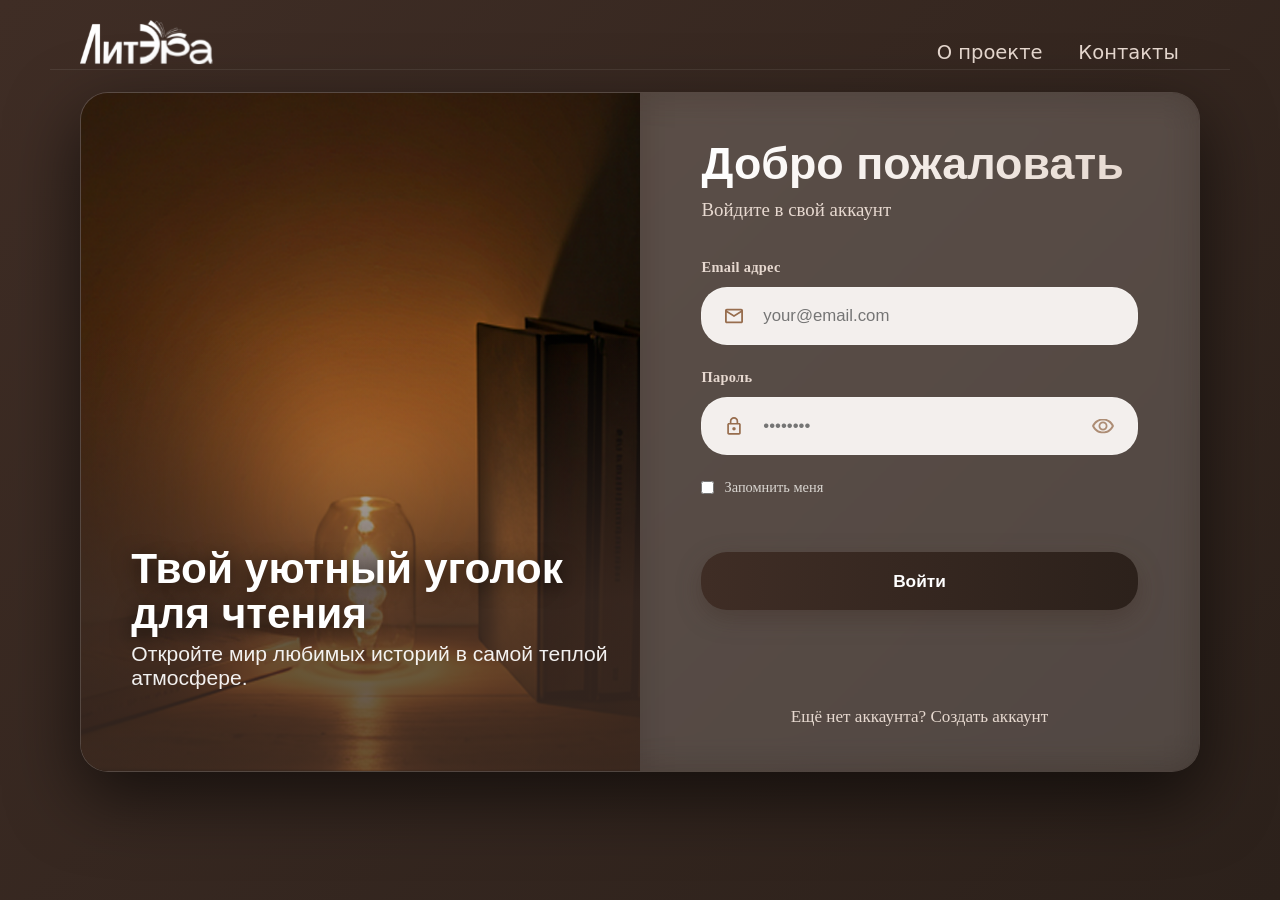
==== commit 5558016e: "Связаны" ====
--- a/frontend/index.html
+++ b/frontend/index.html
@@ -52,17 +52,17 @@
         <div class="hdr-dropdown hdr-dropdown--profile" id="dd-profile" role="dialog" aria-label="Цель для просмотра">
           <p class="hdr-dropdown__title">Выберите цель для просмотра</p>
           <div class="goal-grid">
-            <div class="goal-card">
-              <button class="goal-card__edit" aria-label="Редактировать страниц за день">✏</button>
+            <div class="goal-card" data-goal-type="pages_per_day" data-target-value="30">
+              <button type="button" class="goal-card__edit" aria-label="Редактировать страниц за день">✏</button>
               <p class="goal-card__label">Страниц за день</p>
-              <p class="goal-card__value">452</p>
-              <div class="goal-card__bar"><div class="goal-card__bar-fill" style="width:75%"></div></div>
+              <p class="goal-card__value">0 / 30</p>
+              <div class="goal-card__bar"><div class="goal-card__bar-fill" style="width:0%"></div></div>
             </div>
-            <div class="goal-card">
-              <button class="goal-card__edit" aria-label="Редактировать время чтения">✏</button>
+            <div class="goal-card" data-goal-type="minutes_per_day" data-target-value="30">
+              <button type="button" class="goal-card__edit" aria-label="Редактировать время чтения">✏</button>
               <p class="goal-card__label">Время чтения</p>
-              <p class="goal-card__value">40 м</p>
-              <div class="goal-card__bar"><div class="goal-card__bar-fill" style="width:55%"></div></div>
+              <p class="goal-card__value">0 м / 30 м</p>
+              <div class="goal-card__bar"><div class="goal-card__bar-fill" style="width:0%"></div></div>
             </div>
           </div>
         </div>
@@ -250,245 +250,8 @@
 
   </aside>
 
-  <!-- СПИСОК КНИГ -->
+  <!-- СПИСОК КНИГ (данные с API через dashboard.js) -->
   <section class="book-list" id="book-list" aria-label="Текущие книги">
-
-    <!-- Карточка 1 -->
-    <article class="book-card"
-      data-title="Потерянные девушки Рима"
-      data-author="Донато Карризи"
-      data-genre="Детектив"
-      data-progress="80"
-      data-date="2026-02-26"
-      data-page="400"
-      data-total="1567"
-      data-minutes="20">
-      <div class="book-card__check-circle" aria-hidden="true"><span>✓</span></div>
-      <img src="log_img/background_left_part.png" alt="Обложка «Потерянные девушки Рима»" class="book-card__cover">
-      <div class="book-card__info">
-        <h2 class="book-card__title">Потерянные девушки Рима</h2>
-        <p class="book-card__author">Донато Карризи</p>
-        <p class="book-card__genre">Детектив</p>
-        <div class="reading-progress" aria-label="Прогресс 80%">
-          <div class="reading-progress__bar" role="progressbar" aria-valuenow="80" aria-valuemin="0" aria-valuemax="100">
-            <div class="reading-progress__fill" style="width:80%"></div>
-          </div>
-          <span class="reading-progress__label">80%</span>
-        </div>
-        <p class="book-card__date">Последнее открытие: 26.02.2026</p>
-        <a href="#" class="book-card__note-link">Добавьте заметку</a>
-      </div>
-      <div class="book-card__actions">
-        <div class="more-wrap">
-          <button class="more-btn" aria-label="Дополнительные действия" aria-haspopup="true">•••</button>
-          <div class="ctx-menu" role="menu" aria-label="Действия с книгой">
-            <button class="ctx-menu__item ctx-action-edit" role="menuitem"><span class="ctx-menu__icon">✏</span> Изменить</button>
-            <div class="ctx-menu__sep"></div>
-            <button class="ctx-menu__item ctx-action-shelf" role="menuitem"><span class="ctx-menu__icon">✓</span> На полку</button>
-            <div class="ctx-menu__sep"></div>
-            <button class="ctx-menu__item ctx-menu__item--danger ctx-action-delete" role="menuitem"><span class="ctx-menu__icon">🗑</span> Удалить</button>
-          </div>
-        </div>
-        <button class="play-btn" aria-label="Продолжить чтение">
-          <img src="log_img/play-svgrepo-com.svg" alt="" aria-hidden="true">
-        </button>
-      </div>
-    </article>
-
-    <!-- Карточка 2 -->
-    <article class="book-card"
-      data-title="Алиса в стране чудес"
-      data-author="Льюис Кэрролл"
-      data-genre="Сказка"
-      data-progress="45"
-      data-date="2025-12-21">
-      <div class="book-card__check-circle" aria-hidden="true"><span>✓</span></div>
-      <img src="log_img/autorization_mask.png" alt="Обложка «Алиса в стране чудес»" class="book-card__cover">
-      <div class="book-card__info">
-        <h2 class="book-card__title">Алиса в стране чудес</h2>
-        <p class="book-card__author">Льюис Кэрролл</p>
-        <p class="book-card__genre">Сказка</p>
-        <div class="reading-progress" aria-label="Прогресс 45%">
-          <div class="reading-progress__bar" role="progressbar" aria-valuenow="45" aria-valuemin="0" aria-valuemax="100">
-            <div class="reading-progress__fill" style="width:45%"></div>
-          </div>
-          <span class="reading-progress__label">45%</span>
-        </div>
-        <p class="book-card__date">Последнее открытие: 21.12.2025</p>
-        <a href="#" class="book-card__note-link">Добавьте заметку</a>
-      </div>
-      <div class="book-card__actions">
-        <div class="more-wrap">
-          <button class="more-btn" aria-label="Дополнительные действия" aria-haspopup="true">•••</button>
-          <div class="ctx-menu" role="menu" aria-label="Действия с книгой">
-            <button class="ctx-menu__item ctx-action-edit" role="menuitem"><span class="ctx-menu__icon">✏</span> Изменить</button>
-            <div class="ctx-menu__sep"></div>
-            <button class="ctx-menu__item ctx-action-shelf" role="menuitem"><span class="ctx-menu__icon">✓</span> На полку</button>
-            <div class="ctx-menu__sep"></div>
-            <button class="ctx-menu__item ctx-menu__item--danger ctx-action-delete" role="menuitem"><span class="ctx-menu__icon">🗑</span> Удалить</button>
-          </div>
-        </div>
-        <button class="play-btn" aria-label="Продолжить чтение">
-          <img src="log_img/play-svgrepo-com.svg" alt="" aria-hidden="true">
-        </button>
-      </div>
-    </article>
-
-    <!-- Карточка 3 -->
-    <article class="book-card"
-      data-title="Мастер и Маргарита"
-      data-author="Михаил Булгаков"
-      data-genre="Роман"
-      data-progress="62"
-      data-date="2026-01-15">
-      <div class="book-card__check-circle" aria-hidden="true"><span>✓</span></div>
-      <img src="log_img/mykhaylo-kopyt-VGAQ5Vy35hk-unsplash.png" alt="Обложка «Мастер и Маргарита»" class="book-card__cover">
-      <div class="book-card__info">
-        <h2 class="book-card__title">Мастер и Маргарита</h2>
-        <p class="book-card__author">Михаил Булгаков</p>
-        <p class="book-card__genre">Роман</p>
-        <div class="reading-progress" aria-label="Прогресс 62%">
-          <div class="reading-progress__bar" role="progressbar" aria-valuenow="62" aria-valuemin="0" aria-valuemax="100">
-            <div class="reading-progress__fill" style="width:62%"></div>
-          </div>
-          <span class="reading-progress__label">62%</span>
-        </div>
-        <p class="book-card__date">Последнее открытие: 15.01.2026</p>
-        <a href="#" class="book-card__note-link">Добавьте заметку</a>
-      </div>
-      <div class="book-card__actions">
-        <div class="more-wrap">
-          <button class="more-btn" aria-label="Дополнительные действия" aria-haspopup="true">•••</button>
-          <div class="ctx-menu" role="menu" aria-label="Действия с книгой">
-            <button class="ctx-menu__item ctx-action-edit" role="menuitem"><span class="ctx-menu__icon">✏</span> Изменить</button>
-            <div class="ctx-menu__sep"></div>
-            <button class="ctx-menu__item ctx-action-shelf" role="menuitem"><span class="ctx-menu__icon">✓</span> На полку</button>
-            <div class="ctx-menu__sep"></div>
-            <button class="ctx-menu__item ctx-menu__item--danger ctx-action-delete" role="menuitem"><span class="ctx-menu__icon">🗑</span> Удалить</button>
-          </div>
-        </div>
-        <button class="play-btn" aria-label="Продолжить чтение">
-          <img src="log_img/play-svgrepo-com.svg" alt="" aria-hidden="true">
-        </button>
-      </div>
-    </article>
-
-    <!-- Карточка 4 -->
-    <article class="book-card"
-      data-title="1984"
-      data-author="Джордж Оруэлл"
-      data-genre="Фантастика"
-      data-progress="100"
-      data-date="2025-11-03">
-      <div class="book-card__check-circle" aria-hidden="true"><span>✓</span></div>
-      <img src="log_img/background_left_part.png" alt="Обложка «1984»" class="book-card__cover">
-      <div class="book-card__info">
-        <h2 class="book-card__title">1984</h2>
-        <p class="book-card__author">Джордж Оруэлл</p>
-        <p class="book-card__genre">Фантастика</p>
-        <div class="reading-progress" aria-label="Прогресс 100%">
-          <div class="reading-progress__bar" role="progressbar" aria-valuenow="100" aria-valuemin="0" aria-valuemax="100">
-            <div class="reading-progress__fill" style="width:100%"></div>
-          </div>
-          <span class="reading-progress__label">100%</span>
-        </div>
-        <p class="book-card__date">Последнее открытие: 03.11.2025</p>
-        <a href="#" class="book-card__note-link">Добавьте заметку</a>
-      </div>
-      <div class="book-card__actions">
-        <div class="more-wrap">
-          <button class="more-btn" aria-label="Дополнительные действия" aria-haspopup="true">•••</button>
-          <div class="ctx-menu" role="menu" aria-label="Действия с книгой">
-            <button class="ctx-menu__item ctx-action-edit" role="menuitem"><span class="ctx-menu__icon">✏</span> Изменить</button>
-            <div class="ctx-menu__sep"></div>
-            <button class="ctx-menu__item ctx-action-shelf" role="menuitem"><span class="ctx-menu__icon">✓</span> На полку</button>
-            <div class="ctx-menu__sep"></div>
-            <button class="ctx-menu__item ctx-menu__item--danger ctx-action-delete" role="menuitem"><span class="ctx-menu__icon">🗑</span> Удалить</button>
-          </div>
-        </div>
-        <button class="play-btn" aria-label="Продолжить чтение">
-          <img src="log_img/play-svgrepo-com.svg" alt="" aria-hidden="true">
-        </button>
-      </div>
-    </article>
-
-    <!-- Карточка 5 -->
-    <article class="book-card"
-      data-title="Преступление и наказание"
-      data-author="Фёдор Достоевский"
-      data-genre="Роман"
-      data-progress="28"
-      data-date="2026-03-10">
-      <div class="book-card__check-circle" aria-hidden="true"><span>✓</span></div>
-      <img src="log_img/autorization_mask.png" alt="Обложка «Преступление и наказание»" class="book-card__cover">
-      <div class="book-card__info">
-        <h2 class="book-card__title">Преступление и наказание</h2>
-        <p class="book-card__author">Фёдор Достоевский</p>
-        <p class="book-card__genre">Роман</p>
-        <div class="reading-progress" aria-label="Прогресс 28%">
-          <div class="reading-progress__bar" role="progressbar" aria-valuenow="28" aria-valuemin="0" aria-valuemax="100">
-            <div class="reading-progress__fill" style="width:28%"></div>
-          </div>
-          <span class="reading-progress__label">28%</span>
-        </div>
-        <p class="book-card__date">Последнее открытие: 10.03.2026</p>
-        <a href="#" class="book-card__note-link">Добавьте заметку</a>
-      </div>
-      <div class="book-card__actions">
-        <div class="more-wrap">
-          <button class="more-btn" aria-label="Дополнительные действия" aria-haspopup="true">•••</button>
-          <div class="ctx-menu" role="menu" aria-label="Действия с книгой">
-            <button class="ctx-menu__item ctx-action-edit" role="menuitem"><span class="ctx-menu__icon">✏</span> Изменить</button>
-            <div class="ctx-menu__sep"></div>
-            <button class="ctx-menu__item ctx-action-shelf" role="menuitem"><span class="ctx-menu__icon">✓</span> На полку</button>
-            <div class="ctx-menu__sep"></div>
-            <button class="ctx-menu__item ctx-menu__item--danger ctx-action-delete" role="menuitem"><span class="ctx-menu__icon">🗑</span> Удалить</button>
-          </div>
-        </div>
-        <button class="play-btn" aria-label="Продолжить чтение">
-          <img src="log_img/play-svgrepo-com.svg" alt="" aria-hidden="true">
-        </button>
-      </div>
-    </article>
-
-    <!-- Карточка 6 -->
-    <article class="book-card"
-      data-title="Дюна"
-      data-author="Фрэнк Герберт"
-      data-genre="Фантастика"
-      data-progress="91"
-      data-date="2025-10-18">
-      <div class="book-card__check-circle" aria-hidden="true"><span>✓</span></div>
-      <img src="log_img/mykhaylo-kopyt-VGAQ5Vy35hk-unsplash.png" alt="Обложка «Дюна»" class="book-card__cover">
-      <div class="book-card__info">
-        <h2 class="book-card__title">Дюна</h2>
-        <p class="book-card__author">Фрэнк Герберт</p>
-        <p class="book-card__genre">Фантастика</p>
-        <div class="reading-progress" aria-label="Прогресс 91%">
-          <div class="reading-progress__bar" role="progressbar" aria-valuenow="91" aria-valuemin="0" aria-valuemax="100">
-            <div class="reading-progress__fill" style="width:91%"></div>
-          </div>
-          <span class="reading-progress__label">91%</span>
-        </div>
-        <p class="book-card__date">Последнее открытие: 18.10.2025</p>
-        <a href="#" class="book-card__note-link">Добавьте заметку</a>
-      </div>
-      <div class="book-card__actions">
-        <div class="more-wrap">
-          <button class="more-btn" aria-label="Дополнительные действия" aria-haspopup="true">•••</button>
-          <div class="ctx-menu" role="menu" aria-label="Действия с книгой">
-            <button class="ctx-menu__item ctx-action-edit" role="menuitem"><span class="ctx-menu__icon">✏</span> Изменить</button>
-            <div class="ctx-menu__sep"></div>
-            <button class="ctx-menu__item ctx-action-shelf" role="menuitem"><span class="ctx-menu__icon">✓</span> На полку</button>
-            <div class="ctx-menu__sep"></div>
-            <button class="ctx-menu__item ctx-menu__item--danger ctx-action-delete" role="menuitem"><span class="ctx-menu__icon">🗑</span> Удалить</button>
-          </div>
-        </div>
-        <button class="play-btn" aria-label="Продолжить чтение">
-          <img src="log_img/play-svgrepo-com.svg" alt="" aria-hidden="true">
-        </button>
-      </div>
-    </article>
 
   </section>
 
@@ -598,6 +361,7 @@
    HEADER DROPDOWNS
    ============================================================ */
 const ddWraps = document.querySelectorAll('.hdr-dropdown-wrap');
+let pinnedDropdown = null;
 
 function openDropdown(wrap) {
   ddWraps.forEach(w => { if (w !== wrap) closeDropdown(w); });
@@ -605,38 +369,64 @@
   const btn = wrap.querySelector('.icon-btn');
   if (btn) btn.setAttribute('aria-expanded', 'true');
 }
+
 function closeDropdown(wrap) {
   wrap.classList.remove('hdr-dropdown-wrap--open');
   const btn = wrap.querySelector('.icon-btn');
   if (btn) btn.setAttribute('aria-expanded', 'false');
-}
+  if (pinnedDropdown === wrap) {
+    pinnedDropdown = null;
+  }
+}
+
 function toggleDropdown(wrap) {
-  wrap.classList.contains('hdr-dropdown-wrap--open') ? closeDropdown(wrap) : openDropdown(wrap);
+  if (wrap.classList.contains('hdr-dropdown-wrap--open')) {
+    closeDropdown(wrap);
+    pinnedDropdown = null;
+  } else {
+    openDropdown(wrap);
+    pinnedDropdown = wrap;
+  }
 }
 
 ddWraps.forEach(wrap => {
   const btn = wrap.querySelector('.icon-btn');
-  btn.addEventListener('click', e => { e.stopPropagation(); toggleDropdown(wrap); });
-
-  // hover open
-  wrap.addEventListener('mouseenter', () => openDropdown(wrap));
-  wrap.addEventListener('mouseleave', () => closeDropdown(wrap));
-});
-
-document.addEventListener('click', () => ddWraps.forEach(closeDropdown));
+  
+  // Клик по кнопке - фиксирует/отменяет фиксацию
+  btn.addEventListener('click', e => { 
+    e.stopPropagation(); 
+    toggleDropdown(wrap); 
+  });
+
+  // Hover открывает только если не зафиксирован другой
+  wrap.addEventListener('mouseenter', () => {
+    if (!pinnedDropdown) {
+      openDropdown(wrap);
+    }
+  });
+  
+  wrap.addEventListener('mouseleave', () => {
+    if (pinnedDropdown !== wrap) {
+      closeDropdown(wrap);
+    }
+  });
+});
+
+// Клик вне дропдауна закрывает все
+document.addEventListener('click', (e) => {
+  const clickedInside = Array.from(ddWraps).some(wrap => wrap.contains(e.target));
+  if (!clickedInside) {
+    ddWraps.forEach(closeDropdown);
+    pinnedDropdown = null;
+  }
+});
+
+// Escape закрывает все
 document.addEventListener('keydown', e => {
-  if (e.key === 'Escape') ddWraps.forEach(closeDropdown);
-});
-
-/* ============================================================
-   STATS TABS (inside dropdown)
-   ============================================================ */
-document.querySelectorAll('.stats-tab').forEach(tab => {
-  tab.addEventListener('click', () => {
-    tab.closest('.stats-tabs').querySelectorAll('.stats-tab')
-       .forEach(t => t.classList.remove('stats-tab--active'));
-    tab.classList.add('stats-tab--active');
-  });
+  if (e.key === 'Escape') {
+    ddWraps.forEach(closeDropdown);
+    pinnedDropdown = null;
+  }
 });
 
 /* ============================================================
@@ -660,60 +450,11 @@
   });
 });
 
-/* ============================================================
-   SORT PANEL — новая логика
-   ============================================================ */
-function getCards() {
-  return Array.from(document.querySelectorAll('#book-list .book-card:not([style*="display: none"])'));
-}
 function getAllCards() {
   return Array.from(document.querySelectorAll('#book-list .book-card'));
 }
-function reorderCards(sorted) {
-  const list = document.getElementById('book-list');
-  sorted.forEach(card => list.appendChild(card));
-}
-
-// Парные кнопки сортировки
-document.querySelectorAll('.sort-pair-btn').forEach(btn => {
-  btn.addEventListener('click', () => {
-    const type = btn.dataset.sort;
-    const dir  = btn.dataset.dir;
-
-    // Снять активность со всех кнопок того же типа
-    document.querySelectorAll(`.sort-pair-btn[data-sort="${type}"]`)
-      .forEach(b => b.classList.remove('sort-pair-btn--active'));
-    btn.classList.add('sort-pair-btn--active');
-
-    // Показать все карточки (сброс фильтра жанра)
-    getAllCards().forEach(c => c.style.display = '');
-
-    const cards = getAllCards();
-    let sorted;
-    if (type === 'alpha') {
-      sorted = cards.sort((a, b) => {
-        const ta = a.dataset.title.toLowerCase();
-        const tb = b.dataset.title.toLowerCase();
-        return dir === 'asc' ? ta.localeCompare(tb, 'ru') : tb.localeCompare(ta, 'ru');
-      });
-    } else if (type === 'progress') {
-      sorted = cards.sort((a, b) => {
-        const pa = parseInt(a.dataset.progress, 10);
-        const pb = parseInt(b.dataset.progress, 10);
-        return dir === 'asc' ? pa - pb : pb - pa;
-      });
-    } else if (type === 'date') {
-      sorted = cards.sort((a, b) => {
-        const da = new Date(a.dataset.date);
-        const db = new Date(b.dataset.date);
-        return dir === 'asc' ? da - db : db - da;
-      });
-    }
-    if (sorted) reorderCards(sorted);
-  });
-});
-
-// Жанр — поле ввода
+
+// Жанр — поле ввода (клиентский фильтр)
 const genreSearchInput = document.getElementById('genre-search');
 if (genreSearchInput) {
   genreSearchInput.addEventListener('input', () => {
@@ -750,45 +491,20 @@
   document.querySelectorAll('.ctx-menu--open').forEach(m => m.classList.remove('ctx-menu--open'));
 }
 
-document.querySelectorAll('.more-btn').forEach(btn => {
-  btn.addEventListener('click', e => {
+document.getElementById('book-list').addEventListener('click', e => {
+  const moreBtn = e.target.closest('.more-btn');
+  if (moreBtn) {
     e.stopPropagation();
-    const menu = btn.closest('.more-wrap').querySelector('.ctx-menu');
+    const menu = moreBtn.closest('.more-wrap')?.querySelector('.ctx-menu');
+    if (!menu) return;
     const isOpen = menu.classList.contains('ctx-menu--open');
     closeAllCtxMenus();
     if (!isOpen) menu.classList.add('ctx-menu--open');
-  });
+  }
 });
 
 document.addEventListener('click', closeAllCtxMenus);
 document.addEventListener('keydown', e => { if (e.key === 'Escape') closeAllCtxMenus(); });
-
-// Делегирование событий для кнопок меню
-document.getElementById('book-list').addEventListener('click', e => {
-  const editBtn   = e.target.closest('.ctx-action-edit');
-  const shelfBtn  = e.target.closest('.ctx-action-shelf');
-  const deleteBtn = e.target.closest('.ctx-action-delete');
-
-  if (editBtn) {
-    e.stopPropagation();
-    closeAllCtxMenus();
-    // заглушка
-  }
-  if (shelfBtn) {
-    e.stopPropagation();
-    showToast('Книга добавлена на полку');
-    closeAllCtxMenus();
-  }
-  if (deleteBtn) {
-    e.stopPropagation();
-    const card = deleteBtn.closest('.book-card');
-    if (card) {
-      card.classList.add('book-card--removing');
-      card.addEventListener('transitionend', () => card.remove(), { once: true });
-    }
-    closeAllCtxMenus();
-  }
-});
 
 /* ============================================================
    TOAST
@@ -856,18 +572,6 @@
   }
 }
 
-const submitBtn = document.querySelector('.add-book__submit');
-if (submitBtn) {
-  submitBtn.addEventListener('click', () => {
-    const genre = document.querySelector('.genre-tag--active')?.dataset.genre || '';
-    const note  = document.querySelector('.add-book__textarea')?.value || '';
-    const file  = fileInput?.files[0]?.name || '';
-    if (!file) { alert('Пожалуйста, выберите файл книги'); return; }
-    alert(`Книга добавлена!\nФайл: ${file}\nЖанр: ${genre || 'не выбран'}\nЗаметка: ${note || 'нет'}`);
-    closeModal('modal-add-book');
-  });
-}
-
 /* ── MOBILE BOTTOM NAV ── */
 const bottomAddBtn = document.getElementById('bottom-add-btn');
 if (bottomAddBtn) {
@@ -894,15 +598,13 @@
   mobileCtxMenu.addEventListener('click', e => e.stopPropagation());
 
   document.getElementById('mobile-ctx-shelf')?.addEventListener('click', () => {
-    showToast('Книга добавлена на полку');
+    const firstCard = document.querySelector('#book-list .book-card');
+    if (firstCard?.dataset.bookId) addToShelf(firstCard.dataset.bookId);
     mobileCtxMenu.classList.remove('mobile-ctx-menu--open');
   });
   document.getElementById('mobile-ctx-delete')?.addEventListener('click', () => {
     const firstCard = document.querySelector('#book-list .book-card');
-    if (firstCard) {
-      firstCard.classList.add('book-card--removing');
-      firstCard.addEventListener('transitionend', () => firstCard.remove(), { once: true });
-    }
+    if (firstCard?.dataset.bookId) deleteBook(firstCard.dataset.bookId);
     mobileCtxMenu.classList.remove('mobile-ctx-menu--open');
   });
   document.getElementById('mobile-ctx-cancel')?.addEventListener('click', () => {
@@ -918,6 +620,10 @@
   });
 });
 </script>
+<!-- API и интеграция с бэкендом -->
+<script src="js/api.js"></script>
+<script src="js/dashboard.js"></script>
+<!-- Дополнительные скрипты -->
 <script src="js/sort-drawer.js"></script>
 <script src="js/book-navigation.js"></script>
 
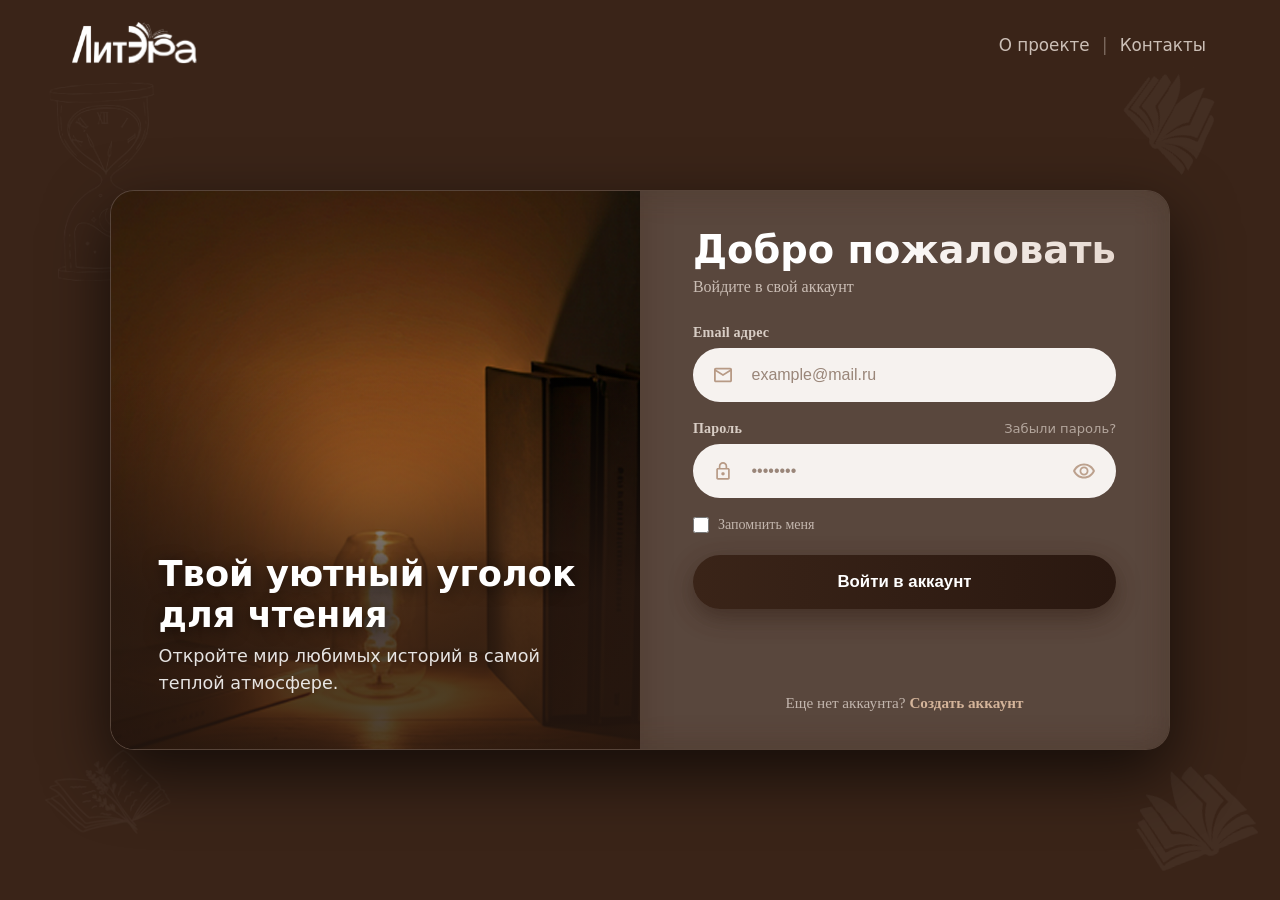
==== commit 396e22af: "починил читалку, обновил полки, пофиксил мобильную версию" ====
--- a/frontend/index.html
+++ b/frontend/index.html
@@ -129,6 +129,13 @@
         </div>
       </div>
 
+      <!-- Выход -->
+      <button class="icon-btn icon-btn--logout" data-logout aria-label="Выйти из аккаунта" title="Выйти">
+        <svg viewBox="0 0 20 20" fill="none" width="19" height="19">
+          <path d="M13 3h4v14h-4M8 7l-4 3 4 3M4 10h9" stroke="currentColor" stroke-width="1.6" stroke-linecap="round" stroke-linejoin="round"/>
+        </svg>
+      </button>
+
     </div><!-- /header-actions -->
   </div><!-- /header-inner -->
 </header>
@@ -324,6 +331,17 @@
       <div class="add-book__fields">
         <h2 class="add-book__heading" id="modal-add-book-title">Выберите файл с книгой</h2>
         <p class="add-book__formats">доступные форматы: fb2, epub, pdf</p>
+
+        <!-- Автозаполняемые поля из метаданных файла -->
+        <div class="add-book__meta-fields" id="add-book-meta-fields" style="display:none;">
+          <label class="add-book__meta-label">Название</label>
+          <input type="text" id="add-book-title-input" class="add-book__meta-input"
+                 placeholder="Название книги">
+          <label class="add-book__meta-label">Автор</label>
+          <input type="text" id="add-book-author-input" class="add-book__meta-input"
+                 placeholder="Автор книги">
+        </div>
+
         <h3 class="add-book__subheading">Добавьте заметки к книге</h3>
         <textarea class="add-book__textarea" placeholder="Введите текст..."
                   rows="3" aria-label="Заметки к книге"></textarea>
@@ -358,7 +376,7 @@
 
 <script>
 /* ============================================================
-   HEADER DROPDOWNS
+   HEADER DROPDOWNS — только click, без hover
    ============================================================ */
 const ddWraps = document.querySelectorAll('.hdr-dropdown-wrap');
 let pinnedDropdown = null;
@@ -368,60 +386,38 @@
   wrap.classList.add('hdr-dropdown-wrap--open');
   const btn = wrap.querySelector('.icon-btn');
   if (btn) btn.setAttribute('aria-expanded', 'true');
+  pinnedDropdown = wrap;
 }
 
 function closeDropdown(wrap) {
   wrap.classList.remove('hdr-dropdown-wrap--open');
   const btn = wrap.querySelector('.icon-btn');
   if (btn) btn.setAttribute('aria-expanded', 'false');
-  if (pinnedDropdown === wrap) {
-    pinnedDropdown = null;
-  }
+  if (pinnedDropdown === wrap) pinnedDropdown = null;
 }
 
 function toggleDropdown(wrap) {
-  if (wrap.classList.contains('hdr-dropdown-wrap--open')) {
-    closeDropdown(wrap);
-    pinnedDropdown = null;
-  } else {
-    openDropdown(wrap);
-    pinnedDropdown = wrap;
-  }
+  wrap.classList.contains('hdr-dropdown-wrap--open')
+    ? closeDropdown(wrap)
+    : openDropdown(wrap);
 }
 
 ddWraps.forEach(wrap => {
   const btn = wrap.querySelector('.icon-btn');
-  
-  // Клик по кнопке - фиксирует/отменяет фиксацию
-  btn.addEventListener('click', e => { 
-    e.stopPropagation(); 
-    toggleDropdown(wrap); 
-  });
-
-  // Hover открывает только если не зафиксирован другой
-  wrap.addEventListener('mouseenter', () => {
-    if (!pinnedDropdown) {
-      openDropdown(wrap);
-    }
-  });
-  
-  wrap.addEventListener('mouseleave', () => {
-    if (pinnedDropdown !== wrap) {
-      closeDropdown(wrap);
-    }
-  });
-});
-
-// Клик вне дропдауна закрывает все
-document.addEventListener('click', (e) => {
-  const clickedInside = Array.from(ddWraps).some(wrap => wrap.contains(e.target));
-  if (!clickedInside) {
-    ddWraps.forEach(closeDropdown);
-    pinnedDropdown = null;
-  }
-});
-
-// Escape закрывает все
+  btn.addEventListener('click', e => {
+    e.stopPropagation();
+    toggleDropdown(wrap);
+  });
+  // Клик внутри дропдауна не закрывает его
+  const dd = wrap.querySelector('.hdr-dropdown');
+  if (dd) dd.addEventListener('click', e => e.stopPropagation());
+});
+
+document.addEventListener('click', () => {
+  ddWraps.forEach(closeDropdown);
+  pinnedDropdown = null;
+});
+
 document.addEventListener('keydown', e => {
   if (e.key === 'Escape') {
     ddWraps.forEach(closeDropdown);
@@ -432,21 +428,54 @@
 /* ============================================================
    THEME CARDS (inside dropdown)
    ============================================================ */
+const THEMES = {
+  brown: {
+    '--bg': '#9e8578',
+    '--surface': '#3a2820',
+    '--surface-mid': '#4a3228',
+    '--surface-light': '#5a3e32',
+    '--card-bg': 'rgba(255,255,255,0.12)',
+    '--card-border': 'rgba(255,255,255,0.22)',
+    '--text': '#f0e6de',
+    '--text-muted': 'rgba(240,230,222,0.60)',
+    '--accent': '#d4b49a',
+  },
+  dark: {
+    '--bg': '#1a1210',
+    '--surface': '#0d0a08',
+    '--surface-mid': '#1e1612',
+    '--surface-light': '#2a1e18',
+    '--card-bg': 'rgba(255,255,255,0.06)',
+    '--card-border': 'rgba(255,255,255,0.12)',
+    '--text': '#e8ddd6',
+    '--text-muted': 'rgba(232,221,214,0.55)',
+    '--accent': '#c4a48a',
+  },
+};
+
+function applyAppTheme(name) {
+  const theme = THEMES[name] || THEMES.brown;
+  const root = document.documentElement;
+  Object.entries(theme).forEach(([k, v]) => root.style.setProperty(k, v));
+  localStorage.setItem('app_theme', name);
+  document.querySelectorAll('.theme-card').forEach(c => {
+    c.classList.toggle('theme-card--active', c.dataset.theme === name);
+    const chk = c.querySelector('.theme-card__check');
+    if (c.dataset.theme === name && !chk) {
+      const s = document.createElement('span'); s.className='theme-card__check'; s.setAttribute('aria-hidden','true'); s.textContent='✓'; c.appendChild(s);
+    } else if (c.dataset.theme !== name && chk) {
+      chk.remove();
+    }
+  });
+}
+
+// Restore theme on load
+const savedTheme = localStorage.getItem('app_theme');
+if (savedTheme) applyAppTheme(savedTheme);
+
 document.querySelectorAll('.theme-card').forEach(card => {
   card.addEventListener('click', () => {
-    document.querySelectorAll('.theme-card').forEach(c => {
-      c.classList.remove('theme-card--active');
-      const chk = c.querySelector('.theme-card__check');
-      if (chk) chk.remove();
-    });
-    card.classList.add('theme-card--active');
-    if (!card.querySelector('.theme-card__check')) {
-      const chk = document.createElement('span');
-      chk.className = 'theme-card__check';
-      chk.setAttribute('aria-hidden', 'true');
-      chk.textContent = '✓';
-      card.appendChild(chk);
-    }
+    applyAppTheme(card.dataset.theme);
   });
 });
 
@@ -550,27 +579,8 @@
   });
 });
 
-// Drag-and-drop зона файла
-const dropZone = document.getElementById('add-book-drop');
-const fileInput = document.getElementById('add-book-file');
-if (dropZone && fileInput) {
-  dropZone.addEventListener('click', () => fileInput.click());
-  dropZone.addEventListener('keydown', e => { if (e.key === 'Enter' || e.key === ' ') fileInput.click(); });
-  dropZone.addEventListener('dragover', e => { e.preventDefault(); dropZone.classList.add('add-book__file-zone--drag'); });
-  dropZone.addEventListener('dragleave', () => dropZone.classList.remove('add-book__file-zone--drag'));
-  dropZone.addEventListener('drop', e => {
-    e.preventDefault();
-    dropZone.classList.remove('add-book__file-zone--drag');
-    const file = e.dataTransfer.files[0];
-    if (file) showFileName(file.name);
-  });
-  fileInput.addEventListener('change', () => { if (fileInput.files[0]) showFileName(fileInput.files[0].name); });
-  function showFileName(name) {
-    let label = dropZone.querySelector('.add-book__file-name');
-    if (!label) { label = document.createElement('p'); label.className = 'add-book__file-name'; dropZone.appendChild(label); }
-    label.textContent = name;
-  }
-}
+// Drag-and-drop зона файла — управляется dashboard.js
+// (обработчики здесь убраны чтобы не дублировать)
 
 /* ── MOBILE BOTTOM NAV ── */
 const bottomAddBtn = document.getElementById('bottom-add-btn');
@@ -618,6 +628,208 @@
     document.querySelectorAll('.mobile-subnav__tab').forEach(t => t.classList.remove('mobile-subnav__tab--active'));
     tab.classList.add('mobile-subnav__tab--active');
   });
+});
+
+/* ── Mobile Stats button → opens stats+goals panel ── */
+document.getElementById('mobile-stats-btn')?.addEventListener('click', e => {
+  e.stopPropagation();
+  openMobileStatsSheet();
+});
+
+/* ── Mobile Settings button → opens theme panel ── */
+document.getElementById('mobile-settings-btn')?.addEventListener('click', e => {
+  e.stopPropagation();
+  openMobileSettingsSheet();
+});
+
+function openMobileStatsSheet() {
+  let sheet = document.getElementById('mobile-stats-sheet');
+  if (!sheet) {
+    sheet = document.createElement('div');
+    sheet.id = 'mobile-stats-sheet';
+    sheet.className = 'mobile-bottom-sheet';
+    sheet.innerHTML = `
+      <div class="mobile-bottom-sheet__handle"></div>
+      <div class="mobile-bottom-sheet__content">
+        <h3 class="mobile-bottom-sheet__title">Активность и цели</h3>
+        <div class="mobile-sheet-goals" id="mobile-sheet-goals">
+          <div class="goal-card" data-goal-type="pages_per_day" data-target-value="30">
+            <button type="button" class="goal-card__edit" aria-label="Редактировать">✏</button>
+            <p class="goal-card__label">Страниц за день</p>
+            <p class="goal-card__value">0 / 30</p>
+            <div class="goal-card__bar"><div class="goal-card__bar-fill" style="width:0%"></div></div>
+          </div>
+          <div class="goal-card" data-goal-type="minutes_per_day" data-target-value="30">
+            <button type="button" class="goal-card__edit" aria-label="Редактировать">✏</button>
+            <p class="goal-card__label">Время чтения</p>
+            <p class="goal-card__value">0 м / 30 м</p>
+            <div class="goal-card__bar"><div class="goal-card__bar-fill" style="width:0%"></div></div>
+          </div>
+        </div>
+        <div class="mobile-sheet-stats">
+          <div class="stats-header">
+            <span class="stats-header__label">Активность</span>
+            <span class="stats-header__value" id="mobile-stats-value">— стр</span>
+            <div class="stats-tabs" role="group">
+              <button class="stats-tab stats-tab--active" data-period="week">7 дней</button>
+              <button class="stats-tab" data-period="month">Месяц</button>
+              <button class="stats-tab" data-period="year">Год</button>
+            </div>
+          </div>
+          <div class="stats-chart">
+            <svg viewBox="0 0 480 140" class="stats-chart__svg" id="mobile-stats-svg" preserveAspectRatio="none">
+              <defs>
+                <linearGradient id="mobileChartGrad" x1="0" y1="0" x2="0" y2="1">
+                  <stop offset="0%" stop-color="rgba(246,237,231,0.25)"/>
+                  <stop offset="100%" stop-color="rgba(246,237,231,0)"/>
+                </linearGradient>
+              </defs>
+              <path fill="url(#mobileChartGrad)"/>
+              <path fill="none" stroke="#f6ede7" stroke-width="2.5"/>
+            </svg>
+            <div class="stats-chart__labels" id="mobile-stats-labels"></div>
+          </div>
+        </div>
+      </div>`;
+    document.body.appendChild(sheet);
+
+    sheet.addEventListener('click', e => { if (e.target === sheet) closeMobileSheet(sheet); });
+
+    sheet.querySelectorAll('.stats-tab').forEach(tab => {
+      tab.addEventListener('click', async () => {
+        sheet.querySelectorAll('.stats-tab').forEach(t => t.classList.remove('stats-tab--active'));
+        tab.classList.add('stats-tab--active');
+        await loadMobileStats(tab.dataset.period, sheet);
+      });
+    });
+
+    sheet.querySelectorAll('.goal-card__edit').forEach((btn, i) => {
+      btn.type = 'button';
+      btn.addEventListener('click', async e => {
+        e.preventDefault(); e.stopPropagation();
+        const card = btn.closest('.goal-card');
+        const goalType = card?.dataset.goalType || (i === 0 ? 'pages_per_day' : 'minutes_per_day');
+        const current = card?.dataset.targetValue || '30';
+        const input = prompt('Введите целевое значение:', current);
+        if (!input) return;
+        const target = parseInt(input, 10);
+        if (isNaN(target) || target <= 0) return;
+        const result = await apiCreateGoal(goalType, target);
+        if (result.success) { showToast('Цель обновлена', 'success'); await loadGoals(); await loadMobileGoals(sheet); }
+      });
+    });
+  }
+
+  sheet.classList.add('mobile-bottom-sheet--open');
+  document.body.style.overflow = 'hidden';
+  loadMobileGoals(sheet);
+  loadMobileStats('week', sheet);
+}
+
+async function loadMobileGoals(sheet) {
+  const result = await apiGetGoals();
+  const goals = mergeGoalsWithDefaults(result.success ? result.data : []);
+  const cards = sheet.querySelectorAll('.goal-card');
+  const meta = { pages_per_day: { label: 'Страниц за день', unit: '' }, minutes_per_day: { label: 'Время чтения', unit: ' м' } };
+  goals.forEach((goal, i) => {
+    const card = cards[i]; if (!card) return;
+    const m = meta[goal.goal_type] || { label: goal.goal_type, unit: '' };
+    const pct = goal.target_value > 0 ? Math.min(100, Math.round((goal.current_value / goal.target_value) * 100)) : 0;
+    card.querySelector('.goal-card__label') && (card.querySelector('.goal-card__label').textContent = m.label);
+    card.querySelector('.goal-card__value') && (card.querySelector('.goal-card__value').textContent = `${goal.current_value}${m.unit} / ${goal.target_value}${m.unit}`);
+    const fill = card.querySelector('.goal-card__bar-fill'); if (fill) fill.style.width = `${pct}%`;
+    card.dataset.goalType = goal.goal_type; card.dataset.targetValue = goal.target_value;
+  });
+}
+
+async function loadMobileStats(period, sheet) {
+  const result = await apiGetStats(period);
+  if (!result.success) return;
+  const stats = result.data;
+  const valEl = sheet.querySelector('#mobile-stats-value');
+  if (valEl) valEl.textContent = `${stats.total_pages ?? 0} стр`;
+  const svg = sheet.querySelector('#mobile-stats-svg');
+  if (svg && stats.daily_breakdown?.length) {
+    const daily = stats.daily_breakdown;
+    const maxP = Math.max(...daily.map(d => d.pages), 1);
+    const W = 480, H = 140, step = W / Math.max(daily.length - 1, 1);
+    const pts = daily.map((d, i) => `${i * step},${H - 20 - (d.pages / maxP) * (H - 40)}`);
+    const line = `M${pts.join(' L')}`;
+    svg.querySelector('path[stroke]')?.setAttribute('d', line);
+    svg.querySelector('path[fill^="url"]')?.setAttribute('d', `${line} L${W},${H} L0,${H} Z`);
+    const labels = sheet.querySelector('#mobile-stats-labels');
+    if (labels) {
+      const days = ['Пн','Вт','Ср','Чт','Пт','Сб','Вс'];
+      labels.innerHTML = daily.slice(-7).map(d => { const dt = new Date(d.date); return `<span>${days[dt.getDay()===0?6:dt.getDay()-1]}</span>`; }).join('');
+    }
+  }
+}
+
+function openMobileSettingsSheet() {
+  let sheet = document.getElementById('mobile-settings-sheet');
+  if (!sheet) {
+    sheet = document.createElement('div');
+    sheet.id = 'mobile-settings-sheet';
+    sheet.className = 'mobile-bottom-sheet';
+    sheet.innerHTML = `
+      <div class="mobile-bottom-sheet__handle"></div>
+      <div class="mobile-bottom-sheet__content">
+        <h3 class="mobile-bottom-sheet__title">Настройки</h3>
+        <p class="mobile-bottom-sheet__section-label">Тема оформления</p>
+        <div class="theme-grid mobile-theme-grid">
+          <button class="theme-card" data-theme="dark" aria-label="Тёмная тема">
+            <div class="theme-card__preview theme-card__preview--dark">
+              <img src="log_img/book2.svg" alt="" aria-hidden="true">
+              <span class="theme-card__name">ЛитЭра</span>
+            </div>
+          </button>
+          <button class="theme-card theme-card--active" data-theme="brown" aria-label="Коричневая тема">
+            <div class="theme-card__preview theme-card__preview--brown">
+              <img src="log_img/book2.svg" alt="" aria-hidden="true">
+              <span class="theme-card__name">ЛитЭра</span>
+            </div>
+            <span class="theme-card__check" aria-hidden="true">✓</span>
+          </button>
+        </div>
+        <div class="mobile-bottom-sheet__logout-wrap">
+          <button class="mobile-logout-btn" data-logout aria-label="Выйти из аккаунта">
+            <svg viewBox="0 0 20 20" fill="none" width="18" height="18">
+              <path d="M13 3h4v14h-4M8 7l-4 3 4 3M4 10h9" stroke="currentColor" stroke-width="1.6" stroke-linecap="round" stroke-linejoin="round"/>
+            </svg>
+            Выйти из аккаунта
+          </button>
+        </div>
+      </div>`;
+    document.body.appendChild(sheet);
+    sheet.addEventListener('click', e => { if (e.target === sheet) closeMobileSheet(sheet); });
+
+    sheet.querySelectorAll('.theme-card').forEach(card => {
+      card.addEventListener('click', () => {
+        applyAppTheme(card.dataset.theme);
+        document.querySelectorAll('.theme-card').forEach(c => {
+          c.classList.remove('theme-card--active');
+          c.querySelector('.theme-card__check')?.remove();
+        });
+        card.classList.add('theme-card--active');
+        const chk = document.createElement('span'); chk.className='theme-card__check'; chk.setAttribute('aria-hidden','true'); chk.textContent='✓'; card.appendChild(chk);
+      });
+    });
+
+    sheet.querySelector('[data-logout]')?.addEventListener('click', () => logout());
+  }
+  sheet.classList.add('mobile-bottom-sheet--open');
+  document.body.style.overflow = 'hidden';
+}
+
+function closeMobileSheet(sheet) {
+  sheet?.classList.remove('mobile-bottom-sheet--open');
+  document.body.style.overflow = '';
+}
+
+document.addEventListener('keydown', e => {
+  if (e.key === 'Escape') {
+    document.querySelectorAll('.mobile-bottom-sheet--open').forEach(s => closeMobileSheet(s));
+  }
 });
 </script>
 <!-- API и интеграция с бэкендом -->
@@ -646,14 +858,14 @@
     </svg>
     <span>Добавить</span>
   </button>
-  <button class="bottom-nav__item" aria-label="Статистика">
+  <button class="bottom-nav__item" id="mobile-stats-btn" aria-label="Статистика">
     <svg class="bottom-nav__icon" viewBox="0 0 24 24" fill="none">
       <polyline points="3,17 8,12 13,15 21,7" stroke="currentColor" stroke-width="2" stroke-linecap="round" stroke-linejoin="round"/>
       <polyline points="17,7 21,7 21,11" stroke="currentColor" stroke-width="2" stroke-linecap="round" stroke-linejoin="round"/>
     </svg>
     <span>Статистика</span>
   </button>
-  <button class="bottom-nav__item" aria-label="Настройки">
+  <button class="bottom-nav__item" id="mobile-settings-btn" aria-label="Настройки">
     <svg class="bottom-nav__icon" viewBox="0 0 24 24" fill="none">
       <circle cx="12" cy="12" r="3" stroke="currentColor" stroke-width="2"/>
       <path d="M12 2v2M12 20v2M4.22 4.22l1.42 1.42M18.36 18.36l1.42 1.42M2 12h2M20 12h2M4.22 19.78l1.42-1.42M18.36 5.64l1.42-1.42" stroke="currentColor" stroke-width="2" stroke-linecap="round"/>
--- a/frontend/css/dashboard.css
+++ b/frontend/css/dashboard.css
@@ -383,16 +383,60 @@
 }
 .widget--add-book__img { width:68px; height:68px; object-fit:contain; }
 
+/* ── ЦИТАТА — стиль по референсу ────────────────────────── */
 .quote-card {
-  background:rgba(0,0,0,.08); border:2px solid var(--quote-border);
-  border-radius:var(--r-lg); padding:16px;
-  display:flex; flex-direction:column; gap:10px; backdrop-filter:blur(6px);
-}
-.quote-card__mark { font-size:26px; font-weight:bold; line-height:1; }
-.quote-card__text { font-size:14px; line-height:1.65; font-style:italic; }
-.quote-card__footer { display:flex; align-items:center; justify-content:space-between; gap:8px; margin-top:2px; }
-.quote-card__author { font-size:12px; color:var(--text-muted); font-style:normal; }
-.quote-card__deco { width:34px; height:34px; object-fit:contain; opacity:.30; filter:brightness(0) invert(1); }
+  position: relative;
+  background: rgba(255,255,255,.10);
+  border: 1px solid rgba(255,255,255,.15);
+  border-radius: var(--r-lg);
+  padding: 18px 18px 56px 18px;
+  display: flex;
+  flex-direction: column;
+  gap: 12px;
+  backdrop-filter: blur(6px);
+  overflow: hidden;
+  min-height: 180px;
+}
+.quote-card__mark {
+  font-size: 32px;
+  font-weight: bold;
+  line-height: 1;
+  color: var(--text);
+  opacity: .70;
+  font-family: Georgia, serif;
+  margin-bottom: -4px;
+}
+.quote-card__text {
+  font-size: 15px;
+  line-height: 1.7;
+  font-style: italic;
+  color: var(--text);
+  font-family: Georgia, serif;
+}
+.quote-card__footer {
+  display: flex;
+  align-items: center;
+  gap: 8px;
+  margin-top: 2px;
+}
+.quote-card__author {
+  font-size: 14px;
+  color: var(--text-muted);
+  font-style: normal;
+}
+/* Large feather in bottom-right */
+.quote-card__deco {
+  position: absolute;
+  bottom: 10px;
+  right: 14px;
+  width: 80px;
+  height: 80px;
+  object-fit: contain;
+  opacity: .15;
+  filter: brightness(0) invert(1);
+  pointer-events: none;
+  transform: rotate(-15deg);
+}
 
 /* ── GOAL CARDS ──────────────────────────────────────────── */
 .goal-grid { display:flex; gap:14px; }
@@ -600,10 +644,8 @@
   display: none;
 }
 
-/* ── BOOK CARD CHECK CIRCLE ──────────────────────────────── */
-.book-card__check-circle {
-  display: none;
-}
+/* ── BOOK CARD CHECK CIRCLE — скрыт везде ───────────────── */
+.book-card__check-circle { display: none !important; }
 
 /* ============================================================
    MOBILE ADAPTIVE (≤600px)
@@ -624,12 +666,15 @@
   /* ── Dashboard grid → single column ── */
   .dashboard {
     grid-template-columns: 1fr;
-    grid-template-areas: "mobile-top" "books";
+    grid-template-areas: "books";
     padding: 0 0 16px 0;
     gap: 0;
     max-width: 100%;
   }
+  /* Скрываем десктопные элементы */
   .right-panel { display: none; }
+  /* Галочки скрыты везде */
+  .book-card__check-circle { display: none !important; }
 
   /* ── Continue reading banner ── */
   .mobile-continue {
@@ -763,18 +808,8 @@
     overflow: visible;
   }
 
-  /* Check circle — shown on mobile */
-  .book-card__check-circle {
-    display: flex;
-    align-items: center; justify-content: center;
-    width: 28px; height: 28px; border-radius: 50%;
-    background: var(--surface-mid);
-    border: 2px solid rgba(255,255,255,0.25);
-    color: var(--text); font-size: 13px;
-    flex-shrink: 0;
-    align-self: center;
-    margin-left: 8px; margin-right: 4px;
-  }
+  /* Check circle — скрыт везде */
+  /* .book-card__check-circle — уже display:none!important выше */
 
   .book-card__cover {
     width: 90px; height: 130px;
@@ -860,3 +895,118 @@
   .bottom-nav { display: none; }
   .book-card__check-circle { display: none; }
 }
+
+/* ── Поля метаданных в модале добавления книги ───────────── */
+.add-book__meta-fields {
+  margin-bottom: 16px;
+  display: flex;
+  flex-direction: column;
+  gap: 6px;
+}
+.add-book__meta-label {
+  font-size: 11px;
+  font-weight: bold;
+  letter-spacing: .05em;
+  text-transform: uppercase;
+  color: var(--text-muted);
+}
+.add-book__meta-input {
+  width: 100%;
+  padding: 9px 12px;
+  background: rgba(255,255,255,.08);
+  border: 1px solid rgba(255,255,255,.18);
+  border-radius: var(--r-sm);
+  color: var(--text);
+  font-family: inherit;
+  font-size: 14px;
+  outline: none;
+  transition: border-color .2s;
+}
+.add-book__meta-input::placeholder { color: var(--text-muted); }
+.add-book__meta-input:focus { border-color: var(--accent); }
+
+/* Превью обложки в зоне загрузки */
+.add-book__cover-preview {
+  width: 100%;
+  height: 100%;
+  object-fit: cover;
+  position: absolute;
+  inset: 0;
+  border-radius: 16px;
+}
+
+/* ── Logout button hover ─────────────────────────────────── */
+.icon-btn--logout:hover { background: rgba(224,112,112,.18) !important; border-color: rgba(224,112,112,.4) !important; }
+
+/* ── Mobile bottom sheets ────────────────────────────────── */
+.mobile-bottom-sheet {
+  position: fixed;
+  inset: 0;
+  z-index: 600;
+  background: rgba(20,12,8,.55);
+  backdrop-filter: blur(2px);
+  display: flex;
+  align-items: flex-end;
+  opacity: 0;
+  pointer-events: none;
+  transition: opacity .22s ease;
+}
+.mobile-bottom-sheet--open {
+  opacity: 1;
+  pointer-events: auto;
+}
+.mobile-bottom-sheet__handle {
+  width: 40px; height: 4px;
+  background: rgba(255,255,255,.25);
+  border-radius: 2px;
+  margin: 12px auto 0;
+}
+.mobile-bottom-sheet__content {
+  background: var(--surface);
+  border-radius: 20px 20px 0 0;
+  padding: 0 20px 32px;
+  width: 100%;
+  max-height: 85vh;
+  overflow-y: auto;
+  transform: translateY(20px);
+  transition: transform .25s ease;
+}
+.mobile-bottom-sheet--open .mobile-bottom-sheet__content {
+  transform: translateY(0);
+}
+.mobile-bottom-sheet__title {
+  font-size: 17px;
+  font-weight: bold;
+  color: var(--text);
+  padding: 16px 0 12px;
+  border-bottom: 1px solid rgba(255,255,255,.10);
+  margin-bottom: 16px;
+}
+.mobile-bottom-sheet__section-label {
+  font-size: 12px;
+  font-weight: bold;
+  letter-spacing: .06em;
+  text-transform: uppercase;
+  color: var(--text-muted);
+  margin-bottom: 12px;
+}
+.mobile-sheet-goals {
+  display: flex;
+  gap: 10px;
+  margin-bottom: 20px;
+}
+.mobile-sheet-goals .goal-card { flex: 1; }
+.mobile-sheet-stats { margin-bottom: 8px; }
+.mobile-theme-grid { justify-content: flex-start; gap: 12px; margin-bottom: 20px; }
+.mobile-bottom-sheet__logout-wrap { padding-top: 16px; border-top: 1px solid rgba(255,255,255,.10); }
+.mobile-logout-btn {
+  display: flex; align-items: center; gap: 10px;
+  width: 100%; padding: 12px 16px;
+  border: 1px solid rgba(224,112,112,.3);
+  border-radius: var(--r-md);
+  background: rgba(224,112,112,.08);
+  color: #e07070;
+  font-family: inherit; font-size: 14px; cursor: pointer;
+  transition: background .2s;
+}
+.mobile-logout-btn:hover { background: rgba(224,112,112,.16); }
--- a/frontend/css/sort-drawer.css
+++ b/frontend/css/sort-drawer.css
@@ -78,21 +78,25 @@
     display: block !important;
     position: fixed;
     left: 0;
-    top: 0;
+    right: 0;
     bottom: 0;
-    width: min(292px, 88vw);
+    top: auto;
+    width: 100%;
+    max-height: 80vh;
     z-index: 400;
     margin: 0;
-    transform: translateX(-105%);
-    transition: transform .28s cubic-bezier(.4, 0, .2, 1);
+    transform: translateY(105%);
+    transition: transform .3s cubic-bezier(.4, 0, .2, 1);
     overflow-y: auto;
     -webkit-overflow-scrolling: touch;
-    border-radius: 0 var(--r-lg) var(--r-lg) 0;
-    box-shadow: 8px 0 40px rgba(0, 0, 0, .45);
+    border-radius: var(--r-lg) var(--r-lg) 0 0;
+    box-shadow: 0 -8px 40px rgba(0,0,0,.45);
+    clip-path: none !important;
+    padding-bottom: 24px;
   }
 
   .sort-panel--open {
-    transform: translateX(0);
+    transform: translateY(0);
   }
 
   .sort-panel__close {
@@ -106,11 +110,22 @@
     height: 36px;
     border: none;
     border-radius: 50%;
-    background: rgba(255, 255, 255, .12);
+    background: rgba(255,255,255,.12);
     color: var(--text);
     font-size: 20px;
     cursor: pointer;
     z-index: 2;
+  }
+
+  /* Handle bar at top */
+  .sort-panel::before {
+    content: '';
+    display: block;
+    width: 40px;
+    height: 4px;
+    background: rgba(255,255,255,.25);
+    border-radius: 2px;
+    margin: 12px auto 8px;
   }
 
   .mobile-subnav__sort {
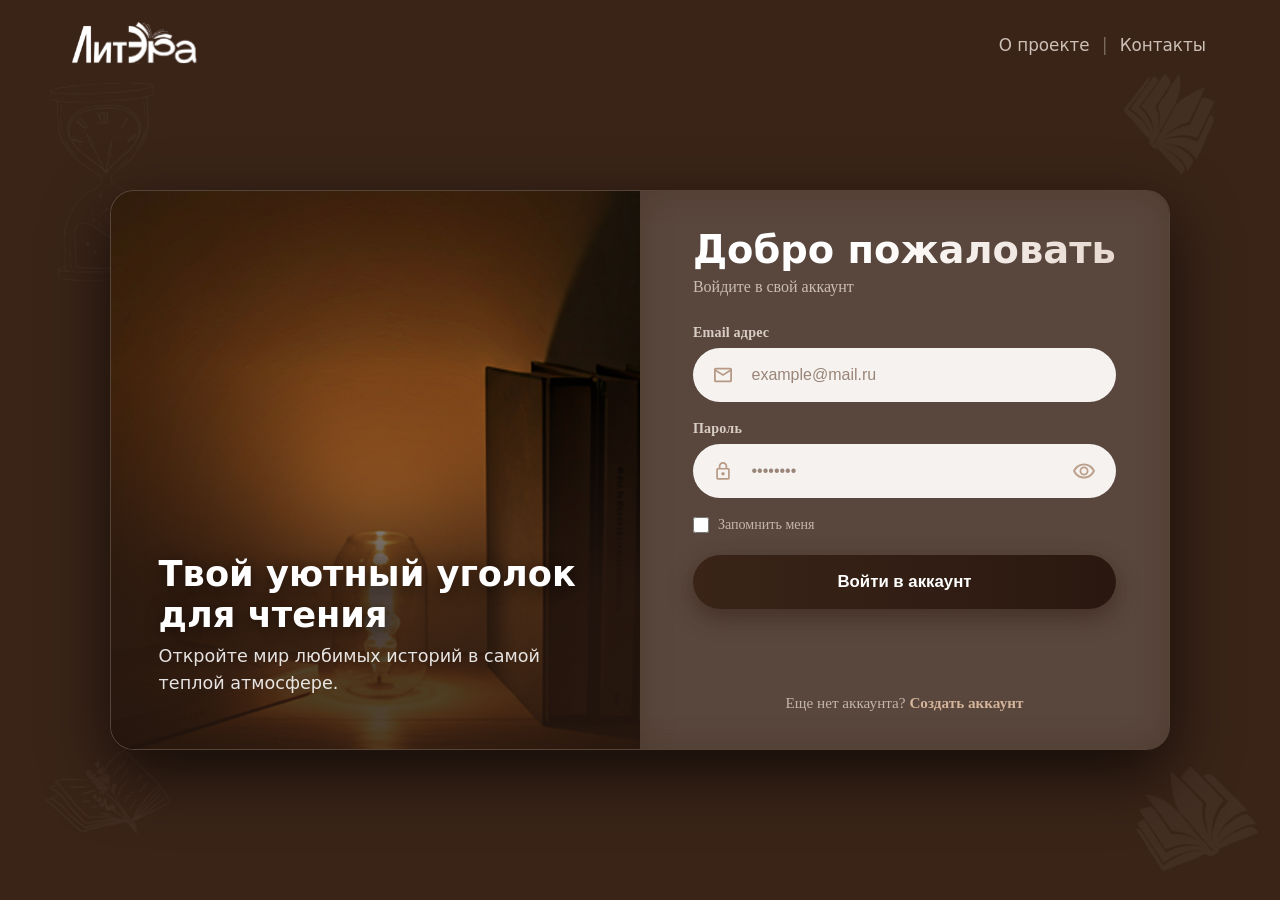
==== commit 46e4b69e: "fix: 9 UI/UX issues - modal statuses, shelf popups, logout btn, back arrow, register btn text, forgo" ====
--- a/frontend/index.html
+++ b/frontend/index.html
@@ -47,7 +47,7 @@
       <!-- Профиль -->
       <div class="hdr-dropdown-wrap" id="wrap-profile">
         <button class="icon-btn" id="btn-profile" aria-label="Профиль" aria-expanded="false" aria-haspopup="true">
-          <img src="log_img/user_icon.svg" alt="" aria-hidden="true">
+          <img src="log_img/add_target_desk.svg" alt="" aria-hidden="true">
         </button>
         <div class="hdr-dropdown hdr-dropdown--profile" id="dd-profile" role="dialog" aria-label="Цель для просмотра">
           <p class="hdr-dropdown__title">Выберите цель для просмотра</p>
@@ -71,7 +71,7 @@
       <!-- Тема -->
       <div class="hdr-dropdown-wrap" id="wrap-theme">
         <button class="icon-btn" id="btn-theme" aria-label="Выбор темы" aria-expanded="false" aria-haspopup="true">
-          <img src="log_img/theam_icon.png" alt="" aria-hidden="true">
+          <img src="log_img/add_theme_desk.svg" alt="" aria-hidden="true">
         </button>
         <div class="hdr-dropdown hdr-dropdown--theme" id="dd-theme" role="dialog" aria-label="Выбор темы">
           <p class="hdr-dropdown__title">Выбор темы</p>
@@ -79,13 +79,13 @@
             <button class="theme-card" data-theme="dark" aria-label="Тёмная тема">
               <div class="theme-card__preview theme-card__preview--dark">
                 <img src="log_img/book2.svg" alt="" aria-hidden="true">
-                <span class="theme-card__name">ЛитЭра</span>
+                <img src="log_img/Logo.svg" alt="ЛитЭра" class="theme-card__logo">
               </div>
             </button>
             <button class="theme-card theme-card--active" data-theme="brown" aria-label="Коричневая тема (выбрана)">
               <div class="theme-card__preview theme-card__preview--brown">
                 <img src="log_img/book2.svg" alt="" aria-hidden="true">
-                <span class="theme-card__name">ЛитЭра</span>
+                <img src="log_img/Logo.svg" alt="ЛитЭра" class="theme-card__logo">
               </div>
               <span class="theme-card__check" aria-hidden="true">✓</span>
             </button>
@@ -96,7 +96,7 @@
       <!-- Статистика -->
       <div class="hdr-dropdown-wrap" id="wrap-stats">
         <button class="icon-btn" id="btn-stats" aria-label="Статистика" aria-expanded="false" aria-haspopup="true">
-          <img src="log_img/statics_icon.svg" alt="" aria-hidden="true">
+          <img src="log_img/add_statics_desk.svg" alt="" aria-hidden="true">
         </button>
         <div class="hdr-dropdown hdr-dropdown--stats" id="dd-stats" role="dialog" aria-label="Активность">
           <div class="stats-header">
@@ -145,7 +145,10 @@
 
   <div class="mobile-continue" aria-label="Продолжите чтение">
     <div class="mobile-continue__text">
-      <h2 class="mobile-continue__title">Продолжите чтение</h2>
+      <h2 class="mobile-continue__title">
+        Продолжите чтение
+        <img src="log_img/smile_star.svg" alt="" class="mobile-continue__star-icon" aria-hidden="true">
+      </h2>
       <p class="mobile-continue__book">Потерянные девушки Рима</p>
       <div class="mobile-continue__progress">
         <div class="mobile-continue__bar">
@@ -155,7 +158,6 @@
       </div>
     </div>
     <div class="mobile-continue__cover-wrap">
-      <span class="mobile-continue__star" aria-hidden="true">⭐</span>
       <img src="log_img/background_left_part.png" alt="Обложка" class="mobile-continue__cover">
     </div>
   </div>
@@ -272,9 +274,9 @@
           <svg viewBox="0 0 80 80" class="day-progress__svg" aria-hidden="true">
             <circle class="day-progress__track" cx="40" cy="40" r="32"/>
             <circle class="day-progress__fill-ring" cx="40" cy="40" r="32"
-              stroke-dasharray="201" stroke-dashoffset="60"/>
+              stroke-dasharray="201" stroke-dashoffset="201"/>
           </svg>
-          <span class="day-progress__value">70%</span>
+          <span class="day-progress__value">0%</span>
         </div>
         <p class="widget__label">Прогресс<br>за день</p>
       </div>
@@ -370,6 +372,7 @@
     <div class="add-book__footer">
       <button class="add-book__submit" type="button">Добавить книгу</button>
     </div>
+    <div id="add-book-status" style="display:none;" class="modal-status"></div>
   </div>
 </div>
 
@@ -434,6 +437,7 @@
     '--surface': '#3a2820',
     '--surface-mid': '#4a3228',
     '--surface-light': '#5a3e32',
+    '--surface-popup': '#3a2418',
     '--card-bg': 'rgba(255,255,255,0.12)',
     '--card-border': 'rgba(255,255,255,0.22)',
     '--text': '#f0e6de',
@@ -445,6 +449,7 @@
     '--surface': '#0d0a08',
     '--surface-mid': '#1e1612',
     '--surface-light': '#2a1e18',
+    '--surface-popup': '#1a1210',
     '--card-bg': 'rgba(255,255,255,0.06)',
     '--card-border': 'rgba(255,255,255,0.12)',
     '--text': '#e8ddd6',
@@ -524,11 +529,30 @@
   const moreBtn = e.target.closest('.more-btn');
   if (moreBtn) {
     e.stopPropagation();
+    // On mobile — show bottom action sheet
+    if (window.matchMedia('(max-width: 600px)').matches) {
+      const card = moreBtn.closest('.book-card');
+      const bookId = card?.dataset.bookId;
+      const title  = card?.dataset.title || 'Книга';
+      if (bookId) openBookActionSheet(Number(bookId), title);
+      return;
+    }
+    // Desktop — dropdown menu
     const menu = moreBtn.closest('.more-wrap')?.querySelector('.ctx-menu');
     if (!menu) return;
     const isOpen = menu.classList.contains('ctx-menu--open');
     closeAllCtxMenus();
     if (!isOpen) menu.classList.add('ctx-menu--open');
+    return;
+  }
+
+  // On mobile: tap on card (not on •••) → open book
+  if (window.matchMedia('(max-width: 600px)').matches) {
+    const card = e.target.closest('.book-card');
+    if (card && !e.target.closest('.more-wrap') && !e.target.closest('.book-card__note-link')) {
+      const bookId = card.dataset.bookId;
+      if (bookId) openBook(Number(bookId));
+    }
   }
 });
 
@@ -536,13 +560,17 @@
 document.addEventListener('keydown', e => { if (e.key === 'Escape') closeAllCtxMenus(); });
 
 /* ============================================================
-   TOAST
+   TOAST — определена в dashboard.js (поддерживает тип)
+   Эта заглушка нужна только до загрузки dashboard.js
    ============================================================ */
-function showToast(msg) {
+function showToast(msg, type) {
+  // будет переопределена dashboard.js — здесь просто базовый fallback
   const toast = document.getElementById('toast');
+  if (!toast) return;
   toast.textContent = msg;
-  toast.classList.add('toast--visible');
-  setTimeout(() => toast.classList.remove('toast--visible'), 2800);
+  toast.className = 'toast toast--' + (type || 'info') + ' toast--visible';
+  clearTimeout(toast._timer);
+  toast._timer = setTimeout(() => toast.classList.remove('toast--visible'), 3200);
 }
 
 /* ============================================================
@@ -630,246 +658,32 @@
   });
 });
 
-/* ── Mobile Stats button → opens stats+goals panel ── */
-document.getElementById('mobile-stats-btn')?.addEventListener('click', e => {
-  e.stopPropagation();
-  openMobileStatsSheet();
-});
-
-/* ── Mobile Settings button → opens theme panel ── */
-document.getElementById('mobile-settings-btn')?.addEventListener('click', e => {
-  e.stopPropagation();
-  openMobileSettingsSheet();
-});
-
-function openMobileStatsSheet() {
-  let sheet = document.getElementById('mobile-stats-sheet');
-  if (!sheet) {
-    sheet = document.createElement('div');
-    sheet.id = 'mobile-stats-sheet';
-    sheet.className = 'mobile-bottom-sheet';
-    sheet.innerHTML = `
-      <div class="mobile-bottom-sheet__handle"></div>
-      <div class="mobile-bottom-sheet__content">
-        <h3 class="mobile-bottom-sheet__title">Активность и цели</h3>
-        <div class="mobile-sheet-goals" id="mobile-sheet-goals">
-          <div class="goal-card" data-goal-type="pages_per_day" data-target-value="30">
-            <button type="button" class="goal-card__edit" aria-label="Редактировать">✏</button>
-            <p class="goal-card__label">Страниц за день</p>
-            <p class="goal-card__value">0 / 30</p>
-            <div class="goal-card__bar"><div class="goal-card__bar-fill" style="width:0%"></div></div>
-          </div>
-          <div class="goal-card" data-goal-type="minutes_per_day" data-target-value="30">
-            <button type="button" class="goal-card__edit" aria-label="Редактировать">✏</button>
-            <p class="goal-card__label">Время чтения</p>
-            <p class="goal-card__value">0 м / 30 м</p>
-            <div class="goal-card__bar"><div class="goal-card__bar-fill" style="width:0%"></div></div>
-          </div>
-        </div>
-        <div class="mobile-sheet-stats">
-          <div class="stats-header">
-            <span class="stats-header__label">Активность</span>
-            <span class="stats-header__value" id="mobile-stats-value">— стр</span>
-            <div class="stats-tabs" role="group">
-              <button class="stats-tab stats-tab--active" data-period="week">7 дней</button>
-              <button class="stats-tab" data-period="month">Месяц</button>
-              <button class="stats-tab" data-period="year">Год</button>
-            </div>
-          </div>
-          <div class="stats-chart">
-            <svg viewBox="0 0 480 140" class="stats-chart__svg" id="mobile-stats-svg" preserveAspectRatio="none">
-              <defs>
-                <linearGradient id="mobileChartGrad" x1="0" y1="0" x2="0" y2="1">
-                  <stop offset="0%" stop-color="rgba(246,237,231,0.25)"/>
-                  <stop offset="100%" stop-color="rgba(246,237,231,0)"/>
-                </linearGradient>
-              </defs>
-              <path fill="url(#mobileChartGrad)"/>
-              <path fill="none" stroke="#f6ede7" stroke-width="2.5"/>
-            </svg>
-            <div class="stats-chart__labels" id="mobile-stats-labels"></div>
-          </div>
-        </div>
-      </div>`;
-    document.body.appendChild(sheet);
-
-    sheet.addEventListener('click', e => { if (e.target === sheet) closeMobileSheet(sheet); });
-
-    sheet.querySelectorAll('.stats-tab').forEach(tab => {
-      tab.addEventListener('click', async () => {
-        sheet.querySelectorAll('.stats-tab').forEach(t => t.classList.remove('stats-tab--active'));
-        tab.classList.add('stats-tab--active');
-        await loadMobileStats(tab.dataset.period, sheet);
-      });
-    });
-
-    sheet.querySelectorAll('.goal-card__edit').forEach((btn, i) => {
-      btn.type = 'button';
-      btn.addEventListener('click', async e => {
-        e.preventDefault(); e.stopPropagation();
-        const card = btn.closest('.goal-card');
-        const goalType = card?.dataset.goalType || (i === 0 ? 'pages_per_day' : 'minutes_per_day');
-        const current = card?.dataset.targetValue || '30';
-        const input = prompt('Введите целевое значение:', current);
-        if (!input) return;
-        const target = parseInt(input, 10);
-        if (isNaN(target) || target <= 0) return;
-        const result = await apiCreateGoal(goalType, target);
-        if (result.success) { showToast('Цель обновлена', 'success'); await loadGoals(); await loadMobileGoals(sheet); }
-      });
-    });
-  }
-
-  sheet.classList.add('mobile-bottom-sheet--open');
-  document.body.style.overflow = 'hidden';
-  loadMobileGoals(sheet);
-  loadMobileStats('week', sheet);
-}
-
-async function loadMobileGoals(sheet) {
-  const result = await apiGetGoals();
-  const goals = mergeGoalsWithDefaults(result.success ? result.data : []);
-  const cards = sheet.querySelectorAll('.goal-card');
-  const meta = { pages_per_day: { label: 'Страниц за день', unit: '' }, minutes_per_day: { label: 'Время чтения', unit: ' м' } };
-  goals.forEach((goal, i) => {
-    const card = cards[i]; if (!card) return;
-    const m = meta[goal.goal_type] || { label: goal.goal_type, unit: '' };
-    const pct = goal.target_value > 0 ? Math.min(100, Math.round((goal.current_value / goal.target_value) * 100)) : 0;
-    card.querySelector('.goal-card__label') && (card.querySelector('.goal-card__label').textContent = m.label);
-    card.querySelector('.goal-card__value') && (card.querySelector('.goal-card__value').textContent = `${goal.current_value}${m.unit} / ${goal.target_value}${m.unit}`);
-    const fill = card.querySelector('.goal-card__bar-fill'); if (fill) fill.style.width = `${pct}%`;
-    card.dataset.goalType = goal.goal_type; card.dataset.targetValue = goal.target_value;
-  });
-}
-
-async function loadMobileStats(period, sheet) {
-  const result = await apiGetStats(period);
-  if (!result.success) return;
-  const stats = result.data;
-  const valEl = sheet.querySelector('#mobile-stats-value');
-  if (valEl) valEl.textContent = `${stats.total_pages ?? 0} стр`;
-  const svg = sheet.querySelector('#mobile-stats-svg');
-  if (svg && stats.daily_breakdown?.length) {
-    const daily = stats.daily_breakdown;
-    const maxP = Math.max(...daily.map(d => d.pages), 1);
-    const W = 480, H = 140, step = W / Math.max(daily.length - 1, 1);
-    const pts = daily.map((d, i) => `${i * step},${H - 20 - (d.pages / maxP) * (H - 40)}`);
-    const line = `M${pts.join(' L')}`;
-    svg.querySelector('path[stroke]')?.setAttribute('d', line);
-    svg.querySelector('path[fill^="url"]')?.setAttribute('d', `${line} L${W},${H} L0,${H} Z`);
-    const labels = sheet.querySelector('#mobile-stats-labels');
-    if (labels) {
-      const days = ['Пн','Вт','Ср','Чт','Пт','Сб','Вс'];
-      labels.innerHTML = daily.slice(-7).map(d => { const dt = new Date(d.date); return `<span>${days[dt.getDay()===0?6:dt.getDay()-1]}</span>`; }).join('');
-    }
-  }
-}
-
-function openMobileSettingsSheet() {
-  let sheet = document.getElementById('mobile-settings-sheet');
-  if (!sheet) {
-    sheet = document.createElement('div');
-    sheet.id = 'mobile-settings-sheet';
-    sheet.className = 'mobile-bottom-sheet';
-    sheet.innerHTML = `
-      <div class="mobile-bottom-sheet__handle"></div>
-      <div class="mobile-bottom-sheet__content">
-        <h3 class="mobile-bottom-sheet__title">Настройки</h3>
-        <p class="mobile-bottom-sheet__section-label">Тема оформления</p>
-        <div class="theme-grid mobile-theme-grid">
-          <button class="theme-card" data-theme="dark" aria-label="Тёмная тема">
-            <div class="theme-card__preview theme-card__preview--dark">
-              <img src="log_img/book2.svg" alt="" aria-hidden="true">
-              <span class="theme-card__name">ЛитЭра</span>
-            </div>
-          </button>
-          <button class="theme-card theme-card--active" data-theme="brown" aria-label="Коричневая тема">
-            <div class="theme-card__preview theme-card__preview--brown">
-              <img src="log_img/book2.svg" alt="" aria-hidden="true">
-              <span class="theme-card__name">ЛитЭра</span>
-            </div>
-            <span class="theme-card__check" aria-hidden="true">✓</span>
-          </button>
-        </div>
-        <div class="mobile-bottom-sheet__logout-wrap">
-          <button class="mobile-logout-btn" data-logout aria-label="Выйти из аккаунта">
-            <svg viewBox="0 0 20 20" fill="none" width="18" height="18">
-              <path d="M13 3h4v14h-4M8 7l-4 3 4 3M4 10h9" stroke="currentColor" stroke-width="1.6" stroke-linecap="round" stroke-linejoin="round"/>
-            </svg>
-            Выйти из аккаунта
-          </button>
-        </div>
-      </div>`;
-    document.body.appendChild(sheet);
-    sheet.addEventListener('click', e => { if (e.target === sheet) closeMobileSheet(sheet); });
-
-    sheet.querySelectorAll('.theme-card').forEach(card => {
-      card.addEventListener('click', () => {
-        applyAppTheme(card.dataset.theme);
-        document.querySelectorAll('.theme-card').forEach(c => {
-          c.classList.remove('theme-card--active');
-          c.querySelector('.theme-card__check')?.remove();
-        });
-        card.classList.add('theme-card--active');
-        const chk = document.createElement('span'); chk.className='theme-card__check'; chk.setAttribute('aria-hidden','true'); chk.textContent='✓'; card.appendChild(chk);
-      });
-    });
-
-    sheet.querySelector('[data-logout]')?.addEventListener('click', () => logout());
-  }
-  sheet.classList.add('mobile-bottom-sheet--open');
-  document.body.style.overflow = 'hidden';
-}
-
-function closeMobileSheet(sheet) {
-  sheet?.classList.remove('mobile-bottom-sheet--open');
-  document.body.style.overflow = '';
-}
-
-document.addEventListener('keydown', e => {
-  if (e.key === 'Escape') {
-    document.querySelectorAll('.mobile-bottom-sheet--open').forEach(s => closeMobileSheet(s));
-  }
-});
+/* ── Mobile Stats / Settings buttons — handled in dashboard.js after api.js loads ── */
 </script>
 <!-- API и интеграция с бэкендом -->
 <script src="js/api.js"></script>
 <script src="js/dashboard.js"></script>
 <!-- Дополнительные скрипты -->
+<script src="js/mobile-sheets.js"></script>
 <script src="js/sort-drawer.js"></script>
 <script src="js/book-navigation.js"></script>
 
 <!-- BOTTOM NAVIGATION -->
 <nav class="bottom-nav" aria-label="Навигация">
   <button class="bottom-nav__item bottom-nav__item--active" aria-label="Мои книги">
-    <svg class="bottom-nav__icon" viewBox="0 0 24 24" fill="none">
-      <rect x="3" y="3" width="7" height="9" rx="1" stroke="currentColor" stroke-width="2"/>
-      <rect x="14" y="3" width="7" height="9" rx="1" stroke="currentColor" stroke-width="2"/>
-      <rect x="3" y="15" width="7" height="6" rx="1" stroke="currentColor" stroke-width="2"/>
-      <rect x="14" y="15" width="7" height="6" rx="1" stroke="currentColor" stroke-width="2"/>
-    </svg>
+    <img src="log_img/my_book_mob.svg" alt="" class="bottom-nav__icon" aria-hidden="true">
     <span>Мои книги</span>
   </button>
   <button class="bottom-nav__item" id="bottom-add-btn" aria-label="Добавить">
-    <svg class="bottom-nav__icon" viewBox="0 0 24 24" fill="none">
-      <rect x="3" y="3" width="18" height="18" rx="2" stroke="currentColor" stroke-width="2"/>
-      <line x1="12" y1="8" x2="12" y2="16" stroke="currentColor" stroke-width="2" stroke-linecap="round"/>
-      <line x1="8" y1="12" x2="16" y2="12" stroke="currentColor" stroke-width="2" stroke-linecap="round"/>
-    </svg>
+    <img src="log_img/Add_book_mob.svg" alt="" class="bottom-nav__icon" aria-hidden="true">
     <span>Добавить</span>
   </button>
   <button class="bottom-nav__item" id="mobile-stats-btn" aria-label="Статистика">
-    <svg class="bottom-nav__icon" viewBox="0 0 24 24" fill="none">
-      <polyline points="3,17 8,12 13,15 21,7" stroke="currentColor" stroke-width="2" stroke-linecap="round" stroke-linejoin="round"/>
-      <polyline points="17,7 21,7 21,11" stroke="currentColor" stroke-width="2" stroke-linecap="round" stroke-linejoin="round"/>
-    </svg>
+    <img src="log_img/add_statics_mob.svg" alt="" class="bottom-nav__icon" aria-hidden="true">
     <span>Статистика</span>
   </button>
   <button class="bottom-nav__item" id="mobile-settings-btn" aria-label="Настройки">
-    <svg class="bottom-nav__icon" viewBox="0 0 24 24" fill="none">
-      <circle cx="12" cy="12" r="3" stroke="currentColor" stroke-width="2"/>
-      <path d="M12 2v2M12 20v2M4.22 4.22l1.42 1.42M18.36 18.36l1.42 1.42M2 12h2M20 12h2M4.22 19.78l1.42-1.42M18.36 5.64l1.42-1.42" stroke="currentColor" stroke-width="2" stroke-linecap="round"/>
-    </svg>
+    <img src="log_img/add_settings_mob.svg" alt="" class="bottom-nav__icon" aria-hidden="true">
     <span>Настройки</span>
   </button>
 </nav>
--- a/frontend/css/dashboard.css
+++ b/frontend/css/dashboard.css
@@ -2,12 +2,15 @@
    dashboard.css — ЛитЭра
    ============================================================ */
 *, *::before, *::after { margin:0; padding:0; box-sizing:border-box; }
+
+html { overflow-x: hidden; }
 
 :root {
   --bg:            #9e8578;
   --surface:       #3a2820;
   --surface-mid:   #4a3228;
   --surface-light: #5a3e32;
+  --surface-popup: var(--surface-popup);
   --card-bg:       rgba(255,255,255,0.12);
   --card-border:   rgba(255,255,255,0.22);
   --text:          #f0e6de;
@@ -90,7 +93,7 @@
 .hdr-dropdown-wrap { position:relative; }
 .hdr-dropdown {
   position:absolute; top:calc(100% + 10px); right:0;
-  background:#3a2418; border-radius:var(--r-lg);
+  background:var(--surface-popup); border-radius:var(--r-lg);
   box-shadow:0 8px 32px rgba(0,0,0,.5); padding:18px 18px 16px;
   z-index:300; opacity:0; pointer-events:none;
   transform:translateY(-8px); transition:opacity .2s ease, transform .2s ease; color:var(--text);
@@ -300,7 +303,7 @@
   position: absolute;
   right: calc(100% + 8px);
   top: 0;
-  background: #3a2418;
+  background: var(--surface-popup);
   border-radius: var(--r-md);
   box-shadow: 0 8px 32px rgba(0,0,0,.55);
   padding: 5px 0;
@@ -341,12 +344,24 @@
 .toast {
   position:fixed; bottom:28px; left:50%;
   transform:translateX(-50%) translateY(20px);
-  background:#3a2418; color:var(--text); border-radius:var(--r-pill);
+  background:var(--surface-popup); color:var(--text); border-radius:var(--r-pill);
   padding:10px 24px; font-size:14px; box-shadow:0 4px 20px rgba(0,0,0,.45);
   opacity:0; pointer-events:none; transition:opacity .25s ease, transform .25s ease;
-  z-index:500; white-space:nowrap;
+  z-index:800; white-space:nowrap; max-width:calc(100vw - 32px); text-align:center;
 }
 .toast--visible { opacity:1; transform:translateX(-50%) translateY(0); }
+.toast--success { background:#2a4a32; color:#7dd8a0; }
+.toast--error   { background:#4a2a2a; color:#e07070; }
+.toast--info    { background:var(--surface-popup); color:var(--text); }
+
+/* ── inline modal status message ────────────────────────── */
+.modal-status {
+  margin-top:10px; padding:10px 14px; border-radius:var(--r-md);
+  font-size:13px; text-align:center; line-height:1.4;
+}
+.modal-status--info    { background:rgba(255,255,255,.08); color:var(--text-muted); }
+.modal-status--success { background:rgba(60,179,113,.15); color:#7dd8a0; border:1px solid rgba(60,179,113,.25); }
+.modal-status--error   { background:rgba(224,112,112,.15); color:#e07070; border:1px solid rgba(224,112,112,.25); }
 
 /* ── ПРАВАЯ ПАНЕЛЬ ───────────────────────────────────────── */
 .right-panel { grid-area:right; display:flex; flex-direction:column; gap:12px; }
@@ -367,7 +382,7 @@
 }
 .day-progress__svg { position:absolute; inset:0; width:100%; height:100%; transform:rotate(-90deg); }
 .day-progress__track { fill:none; stroke:rgba(255,255,255,.16); stroke-width:7; }
-.day-progress__fill-ring { fill:none; stroke:var(--text); stroke-width:7; stroke-linecap:round; }
+.day-progress__fill-ring { fill:none; stroke:var(--text); stroke-width:7; stroke-linecap:round; transition: stroke-dashoffset .5s ease; }
 .day-progress__value { position:relative; font-size:17px; font-weight:bold; z-index:1; }
 
 .widget--add-book {
@@ -471,9 +486,18 @@
   display:flex; flex-direction:column; align-items:center; justify-content:center; gap:8px; padding:12px;
 }
 .theme-card__preview--dark  { background:#1a1210; }
-.theme-card__preview--brown { background:#4a3228; }
-.theme-card__preview img { width:36px; height:36px; object-fit:contain; filter:brightness(0) invert(.7); }
-.theme-card__name { font-size:16px; font-weight:bold; font-family:Georgia,serif; }
+.theme-card__preview--brown { background:var(--surface-mid); }
+/* book icon */
+.theme-card__preview img:first-child { width:36px; height:36px; object-fit:contain; filter:brightness(0) invert(.7); }
+/* logo — white on dark, light-cream on brown */
+.theme-card__logo {
+  height: 18px;
+  width: auto;
+  object-fit: contain;
+  display: block;
+}
+.theme-card__preview--dark  .theme-card__logo { filter: brightness(0) invert(1); }
+.theme-card__preview--brown .theme-card__logo { filter: brightness(0) invert(.88) sepia(.15); }
 .theme-card__check { position:absolute; top:8px; right:10px; font-size:18px; color:var(--accent); font-weight:bold; }
 
 /* ── STATS ───────────────────────────────────────────────── */
@@ -505,7 +529,7 @@
 @keyframes modalIn { from{transform:translateY(-12px);opacity:0} to{transform:translateY(0);opacity:1} }
 .modal__close--outside {
   position:fixed; top:20px; right:20px; width:44px; height:44px;
-  border-radius:50%; border:none; background:#4a3228; color:var(--text);
+  border-radius:50%; border:none; background:var(--surface-mid); color:var(--text);
   font-size:18px; cursor:pointer; display:flex; align-items:center; justify-content:center;
   box-shadow:0 2px 12px rgba(0,0,0,.5); transition:background .2s, transform .15s; z-index:600;
 }
@@ -513,7 +537,7 @@
 
 .modal--add-book {
   width:min(680px, calc(100vw - 32px)); padding:32px 32px 28px;
-  background:#3a2418; border-radius:24px; max-height:calc(100vh - 80px); overflow-y:auto;
+  background:var(--surface-popup); border-radius:24px; max-height:calc(100vh - 80px); overflow-y:auto;
 }
 .add-book__top { display:flex; gap:28px; align-items:flex-start; margin-bottom:28px; }
 .add-book__file-zone {
@@ -652,7 +676,7 @@
    ============================================================ */
 @media (max-width: 600px) {
 
-  /* Body padding for bottom nav */
+  /* Body padding for bottom nav — NO overflow-x, it breaks position:fixed */
   body { padding-bottom: 70px; }
 
   /* ── Header ── */
@@ -673,6 +697,8 @@
   }
   /* Скрываем десктопные элементы */
   .right-panel { display: none; }
+  /* Sort panel скрыт в потоке — показывается только как drawer */
+  .dashboard > .sort-panel { display: none; }
   /* Галочки скрыты везде */
   .book-card__check-circle { display: none !important; }
 
@@ -691,6 +717,12 @@
   .mobile-continue__title {
     font-size: 20px; font-weight: bold; color: var(--text);
     margin-bottom: 3px; line-height: 1.2;
+    display: flex; align-items: center; gap: 6px;
+  }
+  .mobile-continue__star-icon {
+    width: 24px; height: 24px;
+    flex-shrink: 0;
+    display: inline-block;
   }
   .mobile-continue__book {
     font-size: 12px; color: var(--text-muted); margin-bottom: 10px;
@@ -710,10 +742,6 @@
   }
   .mobile-continue__cover-wrap {
     position: relative; flex-shrink: 0;
-  }
-  .mobile-continue__star {
-    position: absolute; top: -8px; left: -10px;
-    font-size: 22px; z-index: 1;
   }
   .mobile-continue__cover {
     width: 80px; height: 110px; border-radius: 8px;
@@ -767,7 +795,7 @@
   .mobile-ctx-menu {
     position: absolute;
     top: 0; right: 12px;
-    background: #3a2418;
+    background: var(--surface-popup);
     border-radius: 14px;
     box-shadow: 0 8px 32px rgba(0,0,0,0.55);
     padding: 6px 0;
@@ -825,8 +853,24 @@
 
   .book-card__date { display: none; }
 
-  /* Hide play button and more-btn on mobile */
-  .book-card__actions { display: none; }
+  /* On mobile: hide play button, show only ••• button */
+  .book-card__actions {
+    display: flex;
+    flex-direction: column;
+    align-items: center;
+    justify-content: center;
+    flex-shrink: 0;
+    align-self: stretch;
+  }
+  .play-btn { display: none; }
+  /* ctx-menu stays hidden on mobile — action sheet used instead */
+  .ctx-menu { display: none !important; }
+  /* Bigger tap target for ••• on mobile */
+  .more-btn {
+    width: 40px;
+    height: 40px;
+    font-size: 16px;
+  }
 
   /* ── Bottom navigation ── */
   .bottom-nav {
@@ -935,50 +979,88 @@
   border-radius: 16px;
 }
 
-/* ── Logout button hover ─────────────────────────────────── */
-.icon-btn--logout:hover { background: rgba(224,112,112,.18) !important; border-color: rgba(224,112,112,.4) !important; }
+/* ── Mobile book action sheet buttons ───────────────────────── */
+.book-action-sheet-btn {
+  display: flex;
+  align-items: center;
+  gap: 12px;
+  width: 100%;
+  padding: 14px 16px;
+  border: 1px solid rgba(255,255,255,.12);
+  border-radius: var(--r-md);
+  background: rgba(255,255,255,.07);
+  color: var(--text);
+  font-family: inherit;
+  font-size: 15px;
+  cursor: pointer;
+  text-align: left;
+  transition: background .15s;
+}
+.book-action-sheet-btn:hover,
+.book-action-sheet-btn:active { background: rgba(255,255,255,.15); }
+.book-action-sheet-btn--danger { color: #e07070; border-color: rgba(224,112,112,.25); background: rgba(224,112,112,.07); }
+.book-action-sheet-btn--danger:hover { background: rgba(224,112,112,.15); }
+
+/* Кнопка выхода — выделена цветом для узнаваемости */
+.icon-btn--logout {
+  border-color: rgba(224,112,112,.35) !important;
+  color: #e07070;
+}
+.icon-btn--logout svg { color: #e07070; }
+.icon-btn--logout:hover { background: rgba(224,112,112,.18) !important; border-color: rgba(224,112,112,.6) !important; }
 
 /* ── Mobile bottom sheets ────────────────────────────────── */
 .mobile-bottom-sheet {
   position: fixed;
   inset: 0;
   z-index: 600;
-  background: rgba(20,12,8,.55);
+  background: rgba(20,12,8,.60);
   backdrop-filter: blur(2px);
   display: flex;
   align-items: flex-end;
   opacity: 0;
   pointer-events: none;
-  transition: opacity .22s ease;
+  transition: opacity .25s ease;
 }
 .mobile-bottom-sheet--open {
   opacity: 1;
   pointer-events: auto;
 }
-.mobile-bottom-sheet__handle {
-  width: 40px; height: 4px;
-  background: rgba(255,255,255,.25);
-  border-radius: 2px;
-  margin: 12px auto 0;
+.mobile-bottom-sheet__backdrop {
+  position: absolute;
+  inset: 0;
+  z-index: 0;
 }
 .mobile-bottom-sheet__content {
+  position: relative;
+  z-index: 1;
   background: var(--surface);
   border-radius: 20px 20px 0 0;
-  padding: 0 20px 32px;
+  padding: 0 20px 36px;
   width: 100%;
-  max-height: 85vh;
+  max-height: 88vh;
   overflow-y: auto;
-  transform: translateY(20px);
-  transition: transform .25s ease;
+  transform: translateY(100%);
+  transition: transform .32s cubic-bezier(.4, 0, .2, 1);
+  /* prevent horizontal overflow */
+  box-sizing: border-box;
 }
 .mobile-bottom-sheet--open .mobile-bottom-sheet__content {
   transform: translateY(0);
+}
+.mobile-bottom-sheet__handle {
+  width: 40px;
+  height: 4px;
+  background: rgba(255,255,255,.28);
+  border-radius: 2px;
+  margin: 14px auto 4px;
+  flex-shrink: 0;
 }
 .mobile-bottom-sheet__title {
   font-size: 17px;
   font-weight: bold;
   color: var(--text);
-  padding: 16px 0 12px;
+  padding: 14px 0 12px;
   border-bottom: 1px solid rgba(255,255,255,.10);
   margin-bottom: 16px;
 }
@@ -995,7 +1077,7 @@
   gap: 10px;
   margin-bottom: 20px;
 }
-.mobile-sheet-goals .goal-card { flex: 1; }
+.mobile-sheet-goals .goal-card { flex: 1; min-width: 0; }
 .mobile-sheet-stats { margin-bottom: 8px; }
 .mobile-theme-grid { justify-content: flex-start; gap: 12px; margin-bottom: 20px; }
 .mobile-bottom-sheet__logout-wrap { padding-top: 16px; border-top: 1px solid rgba(255,255,255,.10); }
--- a/frontend/css/sort-drawer.css
+++ b/frontend/css/sort-drawer.css
@@ -1,88 +1,34 @@
 /* ============================================================
-   sort-drawer.css — единая мобильная панель сортировки
+   sort-drawer.css — мобильная панель сортировки (без затемнения)
    ============================================================ */
-
-.sort-drawer-backdrop {
-  display: none;
-  position: fixed;
-  inset: 0;
-  z-index: 350;
-  background: rgba(20, 12, 8, .55);
-  backdrop-filter: blur(2px);
-  opacity: 0;
-  pointer-events: none;
-  transition: opacity .22s ease;
-}
-
-.sort-drawer-backdrop--open {
-  display: block;
-  opacity: 1;
-  pointer-events: auto;
-}
-
-/* Кнопка открытия (десктоп — узкая колонка-якорь) */
-.sort-toggle-wrap {
-  grid-area: sidebar;
-  position: sticky;
-  top: 80px;
-  align-self: start;
-  z-index: 20;
-}
-
-.sort-toggle-btn {
-  width: 48px;
-  height: 48px;
-  border-radius: var(--r-md);
-  border: 1px solid var(--card-border);
-  background: var(--surface);
-  cursor: pointer;
-  display: flex;
-  align-items: center;
-  justify-content: center;
-  box-shadow: 2px 3px 14px rgba(0, 0, 0, .32);
-  transition: background .2s, border-color .2s, transform .1s;
-}
-
-.sort-toggle-btn:hover {
-  background: var(--surface-mid);
-  border-color: var(--accent);
-}
-
-.sort-toggle-btn__icon {
-  width: 28px;
-  height: 26px;
-  object-fit: contain;
-}
 
 /* На десктопе панель всегда видна в колонке */
 @media (min-width: 601px) {
-  .sort-toggle-wrap {
-    display: none;
-  }
-
   .sort-panel {
     display: block !important;
     transform: none !important;
     position: sticky;
   }
+
+  .sort-panel__close {
+    display: none;
+  }
 }
 
-/* Мобильный drawer */
+/* ── Мобильный drawer (≤600px) ─────────────────────────── */
 @media (max-width: 600px) {
-  .sort-toggle-wrap {
-    display: none;
-  }
 
+  /* Панель скрыта в потоке страницы, показывается как fixed drawer снизу */
   .dashboard > .sort-panel,
   .shelves-layout > .sort-panel {
-    display: block !important;
+    display: block;
     position: fixed;
     left: 0;
     right: 0;
     bottom: 0;
     top: auto;
     width: 100%;
-    max-height: 80vh;
+    max-height: 75vh;
     z-index: 400;
     margin: 0;
     transform: translateY(105%);
@@ -90,15 +36,18 @@
     overflow-y: auto;
     -webkit-overflow-scrolling: touch;
     border-radius: var(--r-lg) var(--r-lg) 0 0;
-    box-shadow: 0 -8px 40px rgba(0,0,0,.45);
+    box-shadow: 0 -6px 32px rgba(0, 0, 0, .50);
     clip-path: none !important;
-    padding-bottom: 24px;
+    padding-bottom: 28px;
   }
 
+  /* Открытое состояние */
   .sort-panel--open {
-    transform: translateY(0);
+    transform: translateY(0) !important;
+    display: block !important;
   }
 
+  /* Кнопка закрытия */
   .sort-panel__close {
     display: flex;
     align-items: center;
@@ -110,20 +59,25 @@
     height: 36px;
     border: none;
     border-radius: 50%;
-    background: rgba(255,255,255,.12);
+    background: rgba(255, 255, 255, .12);
     color: var(--text);
     font-size: 20px;
     cursor: pointer;
     z-index: 2;
+    transition: background .2s;
   }
 
-  /* Handle bar at top */
+  .sort-panel__close:hover {
+    background: rgba(255, 255, 255, .22);
+  }
+
+  /* Ручка-индикатор сверху */
   .sort-panel::before {
     content: '';
     display: block;
     width: 40px;
     height: 4px;
-    background: rgba(255,255,255,.25);
+    background: rgba(255, 255, 255, .25);
     border-radius: 2px;
     margin: 12px auto 8px;
   }
@@ -139,9 +93,3 @@
     object-fit: contain;
   }
 }
-
-@media (min-width: 601px) {
-  .sort-panel__close {
-    display: none;
-  }
-}
